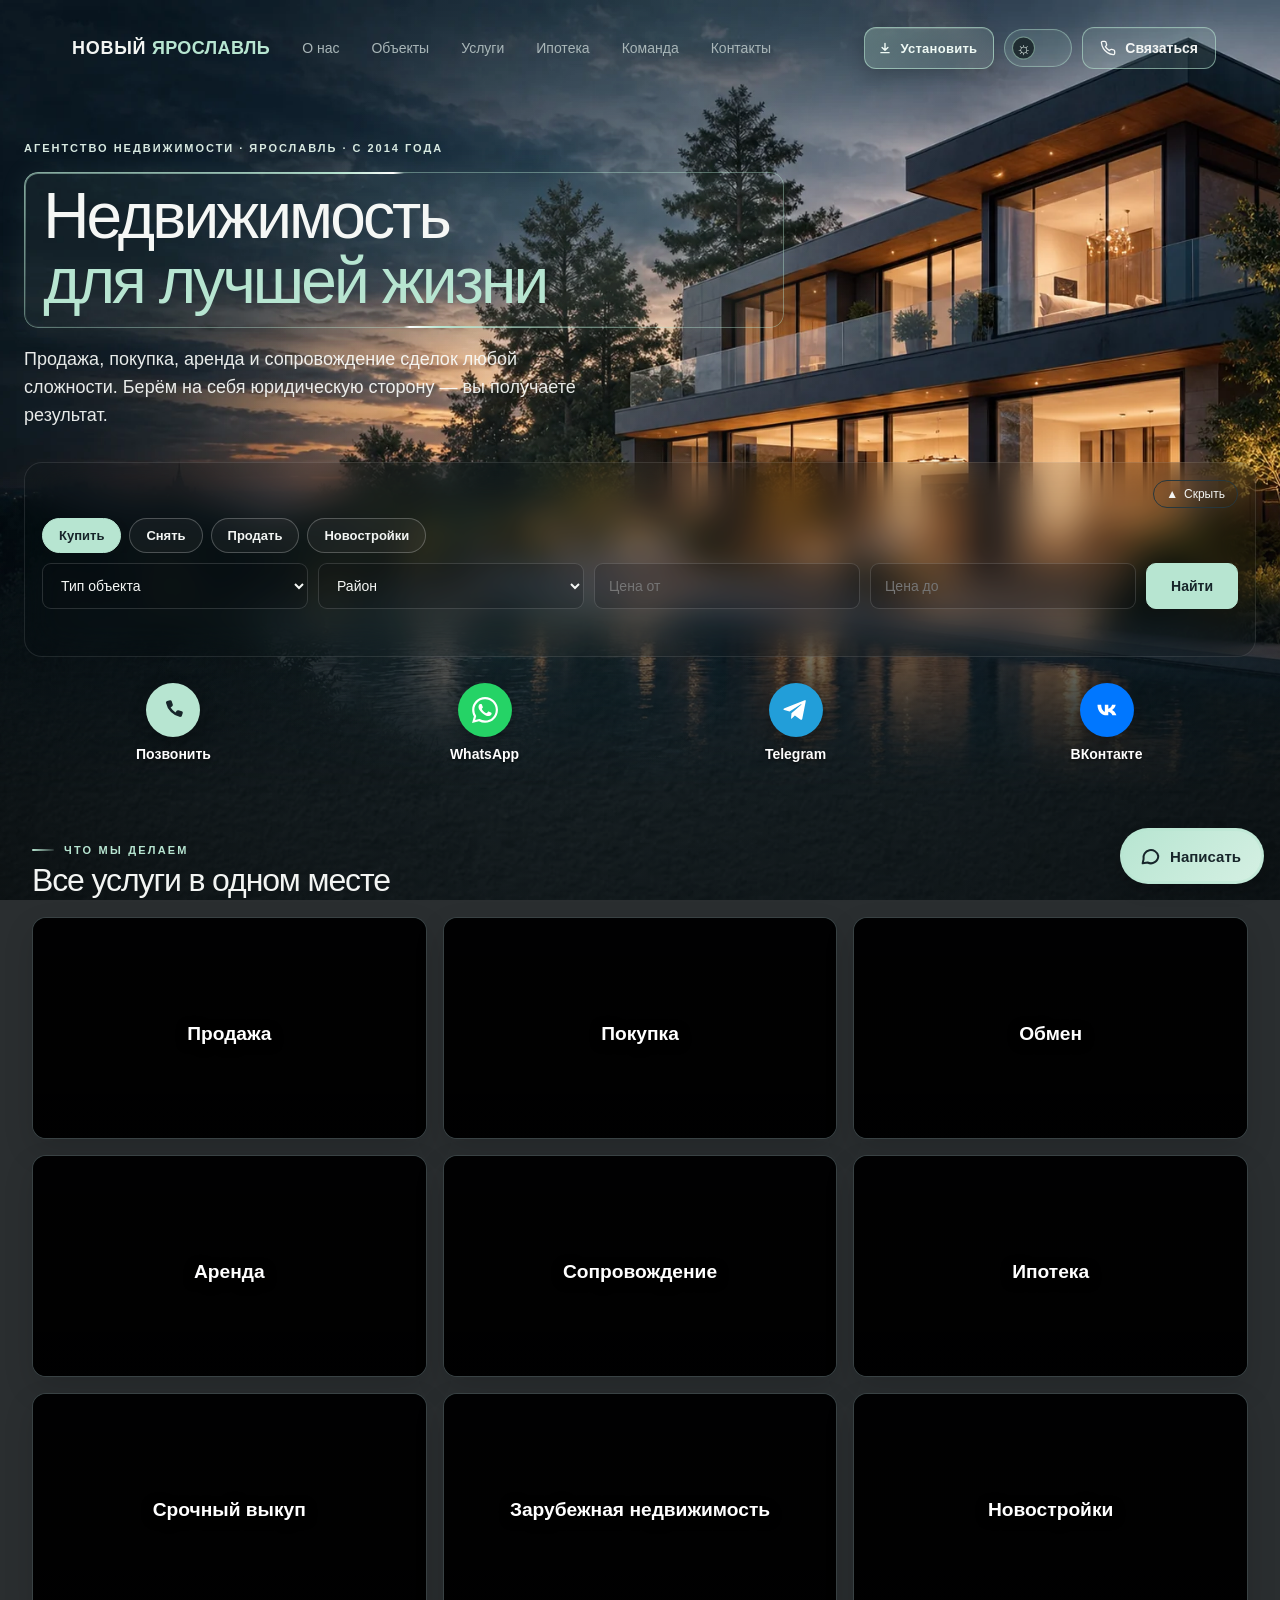
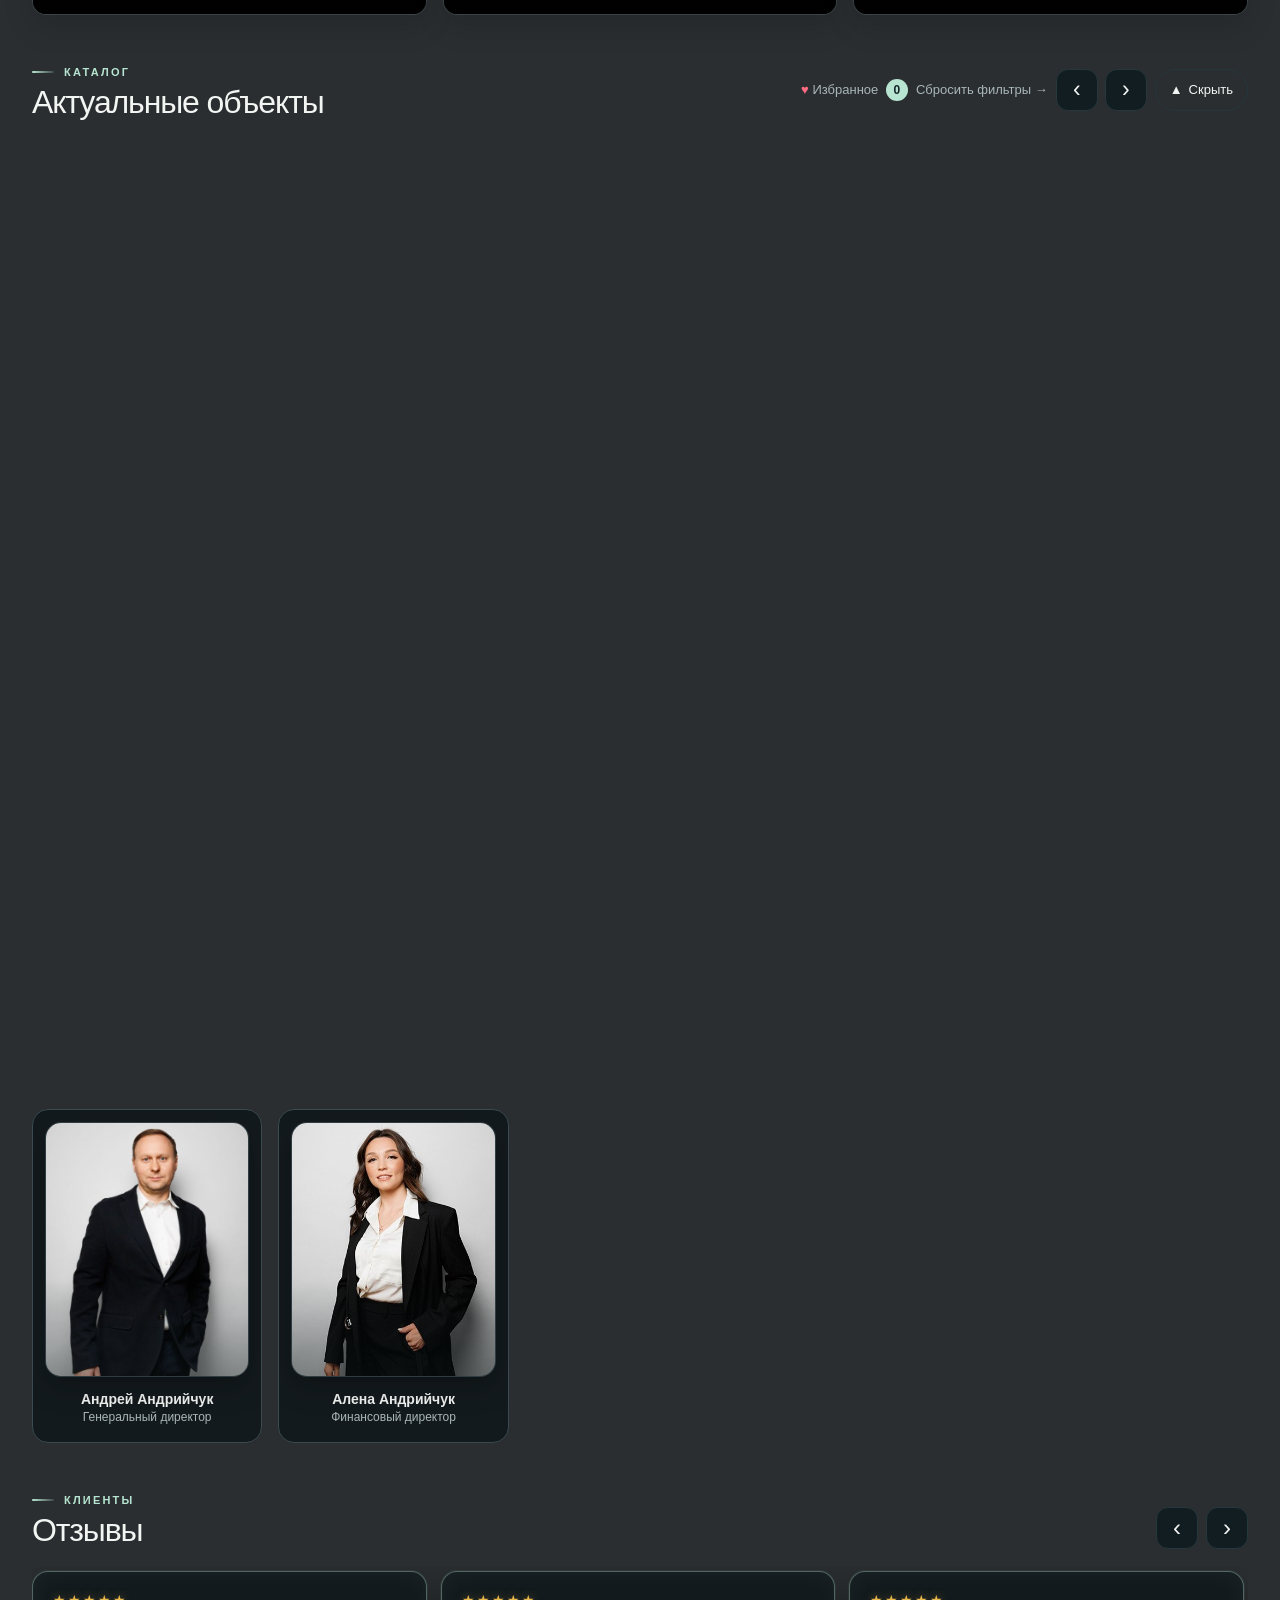
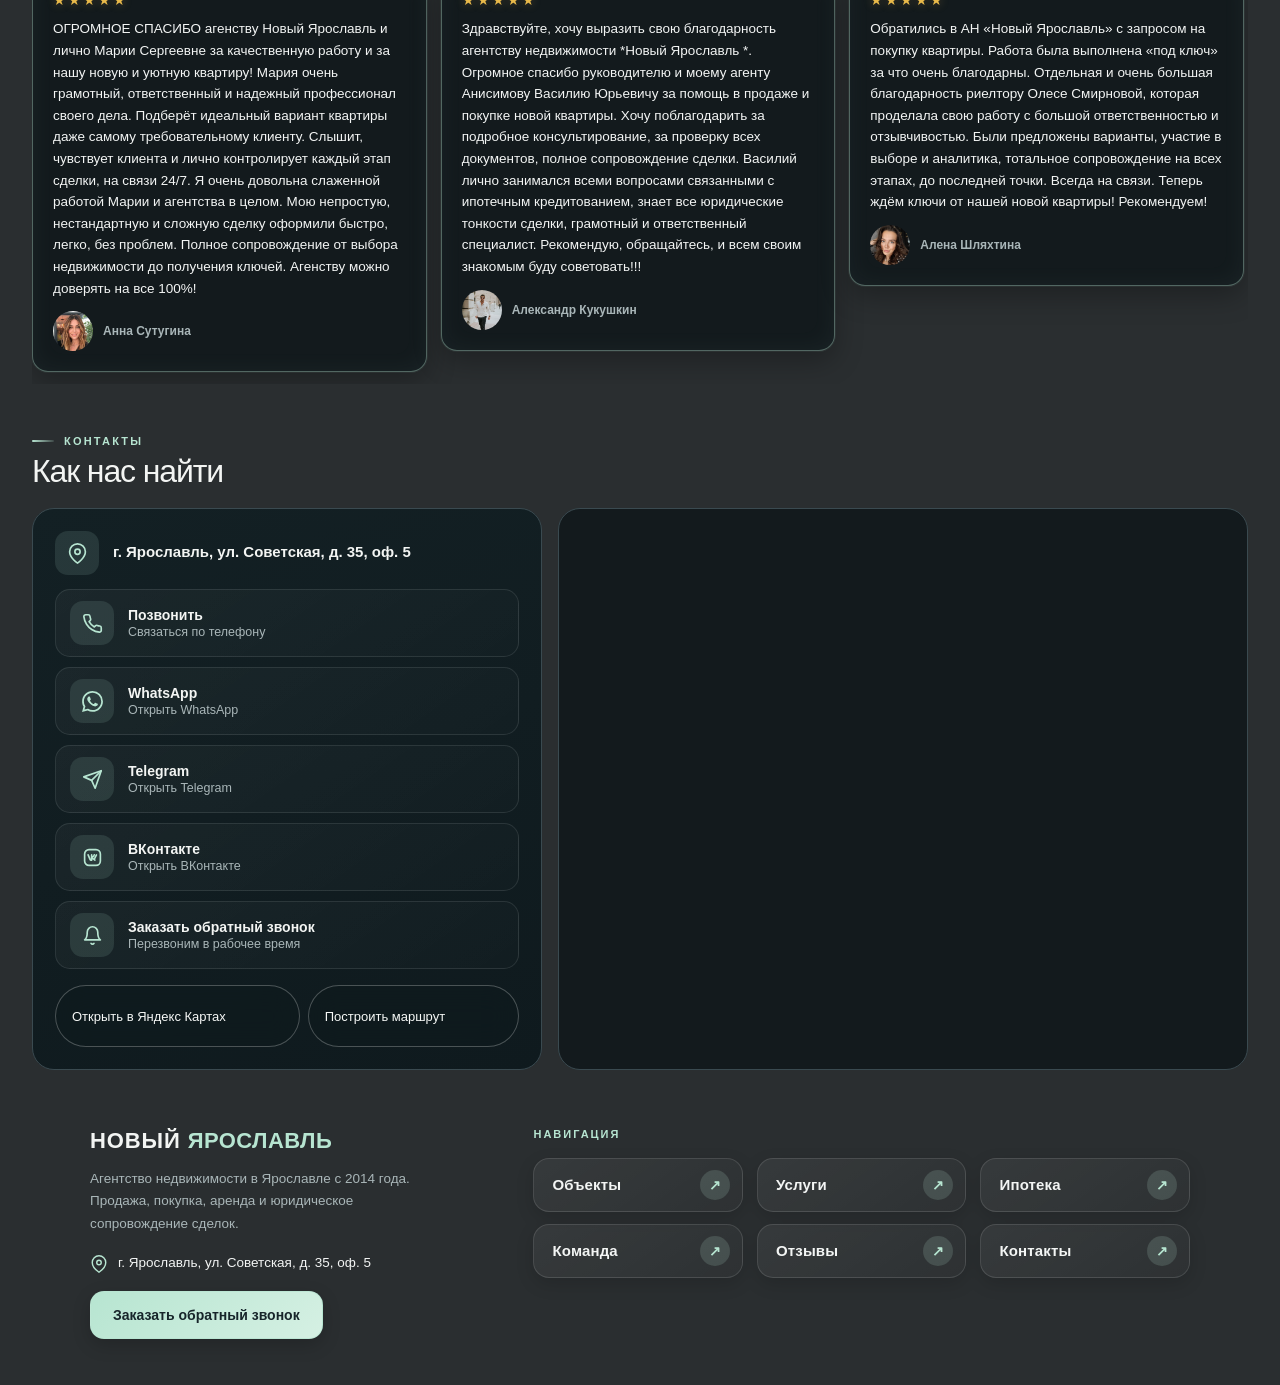
==== index.html @ 699afe79 "Add files via upload" ====
<!doctype html>
<html lang="ru">
<head>
  <meta charset="UTF-8">
  <meta name="viewport" content="width=device-width, initial-scale=1, viewport-fit=cover">
  <meta name="color-scheme" content="dark light">
  <meta name="theme-color" content="#0d181b" id="themeColorMeta">
  <title>Новый Ярославль — агентство недвижимости</title>
  <link rel="manifest" href="manifest.webmanifest">
  <link rel="icon" href="icon-192.png" sizes="192x192">
  <meta name="apple-mobile-web-app-capable" content="yes">
  <meta name="apple-mobile-web-app-status-bar-style" content="black-translucent">
  <meta http-equiv="Cache-Control" content="no-cache, must-revalidate">
  <meta http-equiv="Pragma" content="no-cache">
  <meta name="ny-build" content="2026-10-10-architectural-reference-1">
  <script>
  (function(){try{var t=localStorage.getItem('ny_theme_v1');if(t==='light')document.documentElement.setAttribute('data-theme','light');else document.documentElement.setAttribute('data-theme','dark');}catch(e){document.documentElement.setAttribute('data-theme','dark');}})();
  </script>
  <script>
  /* Анти-кэш: стили и скрипты подтягиваются заново (версия меняется раз в минуту) */
  window.__NY_V=Math.floor(Date.now()/60000);
  document.write('<link rel="stylesheet" href="styles.css?v='+window.__NY_V+'">');
  </script>
  <noscript><link rel="stylesheet" href="styles.css"></noscript>

<style>
/* ===== Premium opening + animated brand accents ===== */
:root{--site-accent:var(--gold,#b7e5d1)}
html,body{overflow-x:clip;overflow-y:visible}

/* Cinematic first impression */
.site-intro{position:fixed;inset:0;z-index:5000;display:grid;place-items:center;background:radial-gradient(circle at 50% 42%,rgba(183,229,209,.10),transparent 32%),#0d181b;color:var(--fg,#f4f1e8);transition:opacity .75s ease,visibility .75s ease}
@media(max-width:900px){.site-intro.mobile-video-mode{background:transparent!important;background-color:transparent!important;background-image:none!important}}
.site-intro.is-hidden{opacity:0;visibility:hidden;pointer-events:none}
.intro-inner{text-align:center;width:min(720px,88vw);position:relative}
.intro-kicker{font-size:10px;letter-spacing:.32em;text-transform:uppercase;color:var(--site-accent);opacity:0;animation:introUp .7s .15s forwards}
.intro-title{margin:16px 0 22px;font-size:clamp(38px,8vw,88px);line-height:.92;letter-spacing:-.045em;font-weight:800;opacity:0;animation:introUp .8s .3s forwards}
.intro-title span{display:block;color:var(--site-accent)}
.intro-line{height:1px;background:rgba(255,255,255,.12);position:relative;overflow:hidden;margin:auto;width:min(440px,70vw);opacity:0;animation:introUp .7s .48s forwards}
.intro-line:after{content:"";position:absolute;top:0;left:-35%;width:35%;height:100%;background:linear-gradient(90deg,transparent,var(--site-accent),#fff,var(--site-accent),transparent);box-shadow:0 0 16px var(--site-accent);animation:scanLine 1.45s .55s infinite}
.intro-house{position:absolute;left:50%;top:50%;width:min(560px,78vw);height:min(300px,45vw);transform:translate(-50%,-50%);opacity:.13;pointer-events:none}
.intro-house:before,.intro-house:after{content:"";position:absolute;left:50%;transform:translateX(-50%) rotate(45deg);border:1px solid var(--site-accent);width:155px;height:155px;border-right:0;border-bottom:0}
.intro-house:before{top:34px}.intro-house:after{top:58px;width:210px;height:210px;opacity:.2}
.intro-skip{margin-top:26px;border:0;background:none;color:rgba(255,255,255,.48);font:inherit;font-size:11px;letter-spacing:.14em;text-transform:uppercase;opacity:0;animation:introUp .7s .65s forwards;cursor:pointer}
@keyframes introUp{from{opacity:0;transform:translateY(18px)}to{opacity:1;transform:translateY(0)}}
@keyframes scanLine{0%{left:-35%}100%{left:100%}}

/* Hero typography: whole headline in a frame, light runs around the full border */
@property --wa{syntax:'<angle>';inherits:false;initial-value:0deg}
.hero h1{position:relative;isolation:isolate;display:block;width:fit-content;max-width:100%;padding:.34em .5em .38em;border-radius:.3em;background:linear-gradient(145deg,color-mix(in srgb,var(--site-accent) 14%,transparent),color-mix(in srgb,var(--site-accent) 2%,transparent));box-shadow:0 0 44px color-mix(in srgb,var(--site-accent) 14%,transparent),inset 0 0 26px color-mix(in srgb,var(--site-accent) 6%,transparent)}
.hero h1 .estate-word{color:var(--site-accent);white-space:nowrap}
.hero h1:before,.hero h1:after{content:"";position:absolute;inset:0;border-radius:inherit;pointer-events:none;z-index:2;-webkit-mask:linear-gradient(#000 0 0) content-box,linear-gradient(#000 0 0);-webkit-mask-composite:xor;mask:linear-gradient(#000 0 0) content-box exclude,linear-gradient(#000 0 0)}
.hero h1:before{padding:1px;background:color-mix(in srgb,var(--site-accent) 40%,transparent)}
.hero h1:after{padding:2px;background:conic-gradient(from var(--wa),transparent 0deg,transparent 255deg,var(--site-accent) 320deg,#fff 352deg,transparent 360deg),conic-gradient(from calc(var(--wa) + 180deg),transparent 0deg,transparent 285deg,var(--site-accent) 335deg,#fff 356deg,transparent 360deg);filter:drop-shadow(0 0 7px var(--site-accent));animation:wordSpin 5s linear infinite}
@keyframes wordSpin{to{--wa:360deg}}

/* Buttons now belong to the same visual system */
.contact-actions{display:grid;grid-template-columns:repeat(4,1fr);gap:10px;margin-top:22px}
.contact-btn{position:relative;overflow:hidden;display:flex;align-items:center;justify-content:center;min-height:54px;padding:13px 16px;border:1px solid rgba(255,255,255,.14);border-radius:14px;background:linear-gradient(145deg,rgba(255,255,255,.055),rgba(255,255,255,.015));color:var(--fg);font-weight:750;text-decoration:none;letter-spacing:.01em;box-shadow:inset 0 1px 0 rgba(255,255,255,.07),0 8px 24px rgba(0,0,0,.10);transition:transform .35s ease,border-color .35s ease,box-shadow .35s ease,background .35s ease}
.contact-btn:before{content:"";position:absolute;inset:0;background:linear-gradient(105deg,transparent 20%,rgba(255,255,255,.16) 48%,transparent 70%);transform:translateX(-120%);transition:transform .65s ease}
.contact-btn:hover{transform:translateY(-3px);border-color:color-mix(in srgb,var(--site-accent) 72%,white 0%);box-shadow:0 12px 34px rgba(0,0,0,.24),0 0 0 1px rgba(183,229,209,.08)}
.contact-btn:hover:before{transform:translateX(120%)}
.contact-btn.call{background:linear-gradient(135deg,var(--site-accent),color-mix(in srgb,var(--site-accent) 68%,#fff));color:#17252a;border-color:transparent;box-shadow:0 10px 28px color-mix(in srgb,var(--site-accent) 24%,transparent)}
.contact-btn.whatsapp,.contact-btn.telegram,.contact-btn.vk{border-color:rgba(255,255,255,.14)}

/* Search controls */
.search-btn,.cta-btn,.more{position:relative;overflow:hidden;transition:transform .3s ease,box-shadow .3s ease,filter .3s ease}
.search-btn:hover,.cta-btn:hover,.more:hover{transform:translateY(-2px);filter:brightness(1.05);box-shadow:0 12px 28px rgba(0,0,0,.20)}
.s-tab{transition:color .3s ease,background .3s ease,transform .3s ease}.s-tab:hover{transform:translateY(-1px)}

@media(max-width:700px){.contact-actions{grid-template-columns:repeat(2,1fr)}.intro-title{font-size:clamp(38px,12vw,64px)}}
@media(prefers-reduced-motion:reduce){.site-intro,.contact-btn,.search-btn,.cta-btn,.more,.s-tab{transition:none}.intro-title,.intro-kicker,.intro-line,.intro-skip{animation:none;opacity:1}.intro-line:after,.hero h1:after{animation:none}}

/* ===== Cards move like the social buttons ===== */
.svc,.prop,.member,.rv{position:relative;overflow:hidden;transition:transform .35s ease,border-color .35s ease,box-shadow .35s ease,background .35s ease}
.svc:before,.prop:before,.member:before,.rv:before{content:"";position:absolute;inset:0;z-index:3;pointer-events:none;background:linear-gradient(105deg,transparent 20%,rgba(255,255,255,.13) 48%,transparent 70%);transform:translateX(-120%);transition:transform .7s ease}
.svc:hover,.prop:hover,.member:hover,.rv:hover{transform:translateY(-4px);border-color:var(--site-accent);box-shadow:0 14px 36px rgba(0,0,0,.28),0 0 0 1px rgba(183,229,209,.1)}
.svc:hover:before,.prop:hover:before,.member:hover:before,.rv:hover:before{transform:translateX(120%)}
.svc:active,.prop:active,.member:active,.rv:active{transform:translateY(-1px) scale(.985)}
.svc .ic{transition:transform .4s ease,background .4s ease,color .4s ease}
.svc:hover .ic{transform:scale(1.12) rotate(-6deg);background:var(--site-accent);color:#17252a}
.member .av{transition:box-shadow .35s ease,transform .35s ease}.member:hover .av{box-shadow:0 0 0 3px var(--site-accent);transform:scale(1.05)}
.prop:hover .ph img{transform:scale(1.05)}.prop .ph img{transition:transform .5s ease}
.rv .who{display:flex;align-items:center;gap:10px}
.ny-rv-av{width:40px;height:40px;border-radius:50%;overflow:hidden;flex-shrink:0;background:var(--card2);color:var(--site-accent);display:flex;align-items:center;justify-content:center;font-weight:800;font-size:15px}
.ny-rv-av img{width:100%;height:100%;object-fit:cover;display:block}

/* ===== Reveal on scroll + progress ===== */
.reveal{opacity:0}.reveal.in{opacity:1;animation:revealUp .7s var(--d,0s) ease backwards}
@keyframes revealUp{from{opacity:0;transform:translateY(26px)}to{opacity:1;transform:none}}
.progress{position:fixed;top:0;left:0;height:3px;width:100%;transform-origin:left;transform:scaleX(0);background:linear-gradient(90deg,var(--site-accent),#fff,var(--site-accent));z-index:2000;pointer-events:none}
.to-top{position:fixed;left:16px;bottom:calc(16px + env(safe-area-inset-bottom));z-index:999;width:46px;height:46px;border-radius:50%;border:1px solid rgba(255,255,255,.16);background:rgba(13,24,27,.88);color:var(--fg);font-size:18px;backdrop-filter:blur(10px);opacity:0;visibility:hidden;transform:translateY(10px);transition:all .3s ease}
.to-top.show{opacity:1;visibility:visible;transform:none}.to-top:hover{border-color:var(--site-accent);color:var(--site-accent)}

/* ===== Floating "Написать" button ===== */
.fab{position:fixed;right:16px;bottom:calc(16px + env(safe-area-inset-bottom));z-index:1000;display:flex;align-items:center;gap:9px;height:56px;padding:0 22px 0 18px;border:0;border-radius:999px;background:linear-gradient(135deg,var(--site-accent),color-mix(in srgb,var(--site-accent) 65%,#fff));color:#17252a;font-weight:800;font-size:15px;cursor:pointer;box-shadow:0 12px 32px rgba(0,0,0,.4),0 0 0 1px rgba(255,255,255,.15) inset;transition:transform .3s ease}
.fab:hover{transform:translateY(-3px)}.fab:active{transform:scale(.97)}
.fab:before{content:"";position:absolute;inset:0;border-radius:inherit;border:2px solid var(--site-accent);animation:fabPulse 2.6s ease-out infinite;pointer-events:none}
.fab.is-open:before{animation:none;opacity:0}
.fab svg{width:22px;height:22px;flex-shrink:0}
@keyframes fabPulse{0%{transform:scale(1);opacity:.75}100%{transform:scale(1.28,1.5);opacity:0}}

/* ===== CTA buttons: subtle gold pulse contained inside the button ===== */
#calcCallback,.f-cta{position:relative;isolation:isolate;background:linear-gradient(135deg,#b7e5d1,#dff5ea);color:#17252a;border-color:transparent;box-shadow:0 5px 14px rgba(0,0,0,.22),0 0 0 1px rgba(255,255,255,.12) inset;animation:ctaGlowSoft 3.2s ease-in-out infinite}
#calcCallback:before,.f-cta:before{content:none!important}
@keyframes ctaGlowSoft{0%,100%{box-shadow:0 5px 14px rgba(0,0,0,.22),0 0 0 1px rgba(255,255,255,.12) inset}50%{box-shadow:0 5px 16px rgba(0,0,0,.22),0 0 0 1px rgba(255,255,255,.18) inset,0 0 9px rgba(183,229,209,.22)}}
@media(prefers-reduced-motion:reduce){#calcCallback,.f-cta{animation:none}}
.fab-sheet{position:fixed;right:16px;bottom:calc(86px + env(safe-area-inset-bottom));z-index:1000;width:min(350px,calc(100vw - 32px));max-height:calc(100vh - 120px);overflow:auto;background:rgba(13,24,27,.97);backdrop-filter:blur(18px);border:1px solid rgba(255,255,255,.14);border-radius:22px;padding:18px;box-shadow:0 24px 60px rgba(0,0,0,.5);opacity:0;visibility:hidden;transform:translateY(14px) scale(.96);transform-origin:bottom right;transition:opacity .28s ease,transform .28s ease,visibility .28s}
.fab-sheet.open{opacity:1;visibility:visible;transform:none}
.fab-sheet h3{font-size:17px;font-weight:800}.fab-sheet .sub{font-size:12.5px;color:var(--muted);margin:4px 0 8px;line-height:1.5}

/* ===== Contacts + map ===== */
.cc{display:grid;gap:16px}@media(min-width:900px){.cc{grid-template-columns:.85fr 1.15fr}}
.cc-card{background:linear-gradient(160deg,var(--card),#111d23);border:1px solid var(--line);border-radius:22px;padding:22px}
.cc-addr{display:flex;gap:14px;align-items:flex-start;padding-bottom:6px}
.cc-addr b{display:block;font-size:15px;line-height:1.4}.cc-addr em{display:block;font-style:normal;font-size:12.5px;color:var(--muted);margin-top:4px}
.cc-i,.cc-row i{width:42px;height:42px;border-radius:13px;display:grid;place-items:center;background:rgba(183,229,209,.12);font-style:normal;font-size:19px;flex-shrink:0}
.cc-row{position:relative;overflow:hidden;display:flex;align-items:center;gap:14px;padding:11px 14px;margin-top:10px;border:1px solid rgba(255,255,255,.11);border-radius:15px;background:linear-gradient(145deg,rgba(255,255,255,.05),rgba(255,255,255,.015));transition:transform .3s ease,border-color .3s ease,box-shadow .3s ease}
.cc-row:before{content:"";position:absolute;inset:0;background:linear-gradient(105deg,transparent 20%,rgba(255,255,255,.14) 48%,transparent 70%);transform:translateX(-120%);transition:transform .65s ease;pointer-events:none}
.cc-row:hover{transform:translateX(5px);border-color:var(--site-accent);box-shadow:0 10px 26px rgba(0,0,0,.25)}.cc-row:hover:before{transform:translateX(120%)}
.cc-row b{display:block;font-size:14px}.cc-row em{display:block;font-style:normal;font-size:12.5px;color:var(--muted);margin-top:2px;word-break:break-all}
.map-card{position:relative;height:340px;border:1px solid var(--line);border-radius:22px;overflow:hidden;background:var(--card)}
@media(min-width:900px){.map-card{height:auto;min-height:420px}}
.map-card iframe{position:absolute;inset:0;width:100%;height:100%;border:0}
.map-links{display:flex;gap:8px;flex-wrap:wrap;margin-top:16px}
.map-links .contact-btn{min-height:44px;padding:10px 14px;font-size:13px;flex:1 1 auto}

/* ===== Footer ===== */
footer{border-top:1px solid var(--line)!important;background:linear-gradient(180deg,transparent,rgba(0,0,0,.30));padding:0!important;position:relative}
footer:before{content:"";position:absolute;left:0;right:0;top:-1px;height:1px;background:linear-gradient(90deg,transparent,var(--site-accent),transparent);opacity:.7}
.f-top{display:grid;gap:30px;padding:46px 0 30px}@media(min-width:800px){.f-top{grid-template-columns:1.4fr 1fr 1.2fr;gap:50px}}
.f-brand .logo{font-size:22px;display:inline-block}.f-brand p{color:var(--muted);font-size:13.5px;line-height:1.65;margin:14px 0 18px;max-width:360px}
.f-soc{display:flex;gap:9px}.f-soc a{width:44px;height:44px;display:grid;place-items:center;border:1px solid rgba(255,255,255,.14);border-radius:13px;background:rgba(255,255,255,.04);font-size:18px;transition:transform .3s ease,border-color .3s ease,background .3s ease}
.f-soc a:hover{transform:translateY(-3px);border-color:var(--site-accent);background:rgba(183,229,209,.14)}
.f-col h4{font-size:12px;font-weight:800;color:var(--site-accent);text-transform:uppercase;letter-spacing:.12em;margin-bottom:14px}
.f-col a,.f-col .f-line{display:block;color:var(--muted);font-size:14px;padding:6px 0;line-height:1.45;transition:color .25s ease,transform .25s ease}
.f-col a:hover{color:var(--fg);transform:translateX(5px)}
.f-bottom{display:flex;justify-content:space-between;gap:12px;flex-wrap:wrap;border-top:1px solid var(--line);padding:20px 0 96px;color:var(--muted);font-size:12.5px}
.f-bottom a:hover{color:var(--site-accent)}
@media(prefers-reduced-motion:reduce){.reveal{opacity:1!important}.reveal.in{animation:none}.fab:before{animation:none}.svc,.prop,.member,.rv,.cc-row{transition:none}}

/* ===== Fallbacks for older mobile browsers (no color-mix) ===== */
.hero h1{background:linear-gradient(145deg,rgba(183,229,209,.14),rgba(183,229,209,.02));box-shadow:0 0 44px rgba(183,229,209,.14)}
.hero h1:before{background:rgba(183,229,209,.4)}
.contact-btn.call,.fab{background:linear-gradient(135deg,#b7e5d1,#dff5ea)}


/* ===== Карусель фото в карточке ===== */
.ny-car{position:absolute;inset:0;z-index:1;overflow:hidden}
.ny-track{display:flex;width:100%;height:100%;overflow-x:auto;overflow-y:hidden;scroll-snap-type:x mandatory;-webkit-overflow-scrolling:touch;scrollbar-width:none;overscroll-behavior-x:contain}
.ny-track::-webkit-scrollbar{display:none}
.ny-slide{flex:0 0 100%;width:100%;height:100%;object-fit:cover;scroll-snap-align:center;scroll-snap-stop:always;cursor:zoom-in;display:block;-webkit-user-drag:none;user-select:none;-webkit-user-select:none;transform:none!important}
.ny-photo-count{z-index:3;position:absolute;right:10px;top:10px;background:rgba(13,24,27,.78);color:#fff;font-size:11px;font-weight:700;padding:3px 9px;border-radius:20px;-webkit-backdrop-filter:blur(6px);backdrop-filter:blur(6px);pointer-events:none}
.ny-dots{position:absolute;left:0;right:0;bottom:12px;display:flex;justify-content:center;gap:5px;z-index:3;pointer-events:none}
.ny-dot{display:block;width:6px;height:6px;border-radius:50%;background:rgba(255,255,255,.55);box-shadow:0 1px 3px rgba(0,0,0,.4);transition:width .25s ease,background .25s ease}
.ny-dot.on{width:18px;border-radius:4px;background:#fff}
.ny-arr{position:absolute;top:50%;transform:translateY(-50%);z-index:3;width:38px;height:38px;border-radius:50%;border:1px solid rgba(255,255,255,.2);background:rgba(13,24,27,.72);color:#fff;font-size:22px;line-height:1;cursor:pointer;display:none;place-items:center;padding:0 0 3px;opacity:0;transition:opacity .25s ease,background .25s ease;-webkit-backdrop-filter:blur(6px);backdrop-filter:blur(6px)}
.ny-arr.l{left:8px}.ny-arr.r{right:8px}.ny-arr:hover{background:rgba(13,24,27,.95)}
@media(hover:hover) and (pointer:fine){.ny-arr{display:grid}.prop:hover .ny-arr{opacity:1}}
.ny-desc{font-size:13px;line-height:1.5;opacity:.75;margin-top:8px}
.ny-flash{animation:nyFlash 1.8s ease}
@keyframes nyFlash{0%,60%{box-shadow:0 0 0 3px var(--site-accent),0 14px 36px rgba(0,0,0,.35)}100%{box-shadow:none}}

/* ===== Lightbox ===== */
.ny-lb{position:fixed;inset:0;z-index:6000;background:rgba(5,10,12,.94);display:flex;align-items:center;justify-content:center}
.ny-lb img{max-width:94vw;max-height:84vh;border-radius:10px;object-fit:contain}
.ny-lb button{position:absolute;border:0;background:rgba(255,255,255,.12);color:#fff;font-size:24px;width:46px;height:46px;border-radius:50%;cursor:pointer;display:grid;place-items:center;padding:0 0 3px}
.ny-lb .x{top:calc(16px + env(safe-area-inset-top));right:16px;padding:0}
.ny-lb .p{left:14px;top:50%;transform:translateY(-50%)}.ny-lb .n{right:14px;top:50%;transform:translateY(-50%)}
.ny-lb .cnt{position:absolute;bottom:calc(20px + env(safe-area-inset-bottom));left:50%;transform:translateX(-50%);color:#fff;font-size:13px;background:rgba(255,255,255,.12);padding:6px 14px;border-radius:20px}
@media(max-width:700px){.ny-lb .p,.ny-lb .n{top:auto;bottom:calc(14px + env(safe-area-inset-bottom));transform:none}.ny-lb .p{left:16px}.ny-lb .n{right:16px}}

/* ===== Избранное: сердечко, счётчик, список ===== */
.ny-fav{position:absolute;z-index:4;right:10px;bottom:10px;width:42px;height:42px;border-radius:50%;border:1px solid rgba(255,255,255,.22);background:rgba(13,24,27,.72);color:#fff;font-size:20px;line-height:1;cursor:pointer;-webkit-backdrop-filter:blur(6px);backdrop-filter:blur(6px);display:grid;place-items:center;padding:0 0 2px;transition:transform .25s ease,color .25s ease,background .25s ease}
.ny-fav:hover{transform:scale(1.12)}
.ny-fav.on{color:#ff6b81;background:rgba(13,24,27,.94);animation:favPop .4s ease}
@keyframes favPop{40%{transform:scale(1.35)}}
.sec-actions{display:flex;gap:8px;flex-wrap:wrap}
.fav-open .fav-ic{color:#ff6b81}
.fav-open.has{border-color:var(--site-accent)!important}
.fav-badge{display:inline-grid;place-items:center;min-width:22px;height:22px;padding:0 6px;margin-left:4px;border-radius:11px;background:var(--site-accent);color:#17252a;font-size:12px;font-weight:800;line-height:1}
.fav-float{position:fixed;left:16px;bottom:calc(76px + env(safe-area-inset-bottom));z-index:999;display:flex;align-items:center;gap:7px;height:46px;padding:0 16px 0 14px;border-radius:999px;border:1px solid rgba(255,255,255,.18);background:rgba(13,24,27,.92);color:#ff6b81;font-size:18px;cursor:pointer;box-shadow:0 10px 28px rgba(0,0,0,.4);-webkit-backdrop-filter:blur(10px);backdrop-filter:blur(10px);opacity:0;visibility:hidden;transform:translateY(12px);transition:all .3s ease}
.fav-float b{font-size:14px;color:var(--fg);font-weight:800}
.fav-float.show{opacity:1;visibility:visible;transform:none}
.fav-float:hover{border-color:var(--site-accent)}
.fav-float.pop{animation:favPop .45s ease}
.fav-drawer{position:fixed;inset:0;z-index:6500;visibility:hidden;transition:visibility .35s}
.fav-drawer.open{visibility:visible}
.fav-backdrop{position:absolute;inset:0;background:rgba(5,10,12,.72);-webkit-backdrop-filter:blur(4px);backdrop-filter:blur(4px);opacity:0;transition:opacity .3s ease}
.fav-drawer.open .fav-backdrop{opacity:1}
.fav-panel{position:absolute;top:0;right:0;bottom:0;width:min(430px,100%);display:flex;flex-direction:column;background:linear-gradient(170deg,#0e261d,#09190f);border-left:1px solid var(--line);box-shadow:-24px 0 60px rgba(0,0,0,.5);transform:translateX(100%);transition:transform .35s cubic-bezier(.2,.8,.2,1)}
.fav-drawer.open .fav-panel{transform:none}
.fav-head{display:flex;align-items:center;justify-content:space-between;gap:12px;padding:20px 20px 14px;border-bottom:1px solid var(--line)}
.fav-head h3{font-size:19px;font-weight:800;display:flex;align-items:center;gap:8px}
.fav-x{width:40px;height:40px;border-radius:50%;border:0;background:rgba(255,255,255,.08);color:var(--fg);font-size:16px;cursor:pointer}
.fav-list{flex:1;overflow:auto;padding:14px 16px;-webkit-overflow-scrolling:touch}
.fav-item{display:flex;align-items:stretch;gap:6px;margin-bottom:10px;border:1px solid rgba(255,255,255,.1);border-radius:16px;background:linear-gradient(145deg,rgba(255,255,255,.05),rgba(255,255,255,.015));overflow:hidden}
.fav-go{flex:1;min-width:0;display:flex;align-items:center;gap:12px;padding:10px;border:0;background:none;color:var(--fg);font:inherit;text-align:left;cursor:pointer}
.fav-th{width:84px;height:68px;border-radius:11px;overflow:hidden;flex-shrink:0;background:var(--card2,#12302a);display:grid;place-items:center;font-size:24px;color:var(--site-accent)}
.fav-th img{width:100%;height:100%;object-fit:cover;display:block}
.fav-tx{min-width:0;display:flex;flex-direction:column;gap:3px}
.fav-tx b{font-size:14.5px;line-height:1.25;overflow:hidden;display:-webkit-box;-webkit-line-clamp:2;-webkit-box-orient:vertical}
.fav-pr{font-size:14px;font-weight:800;color:var(--site-accent)}
.fav-ad{font-size:12px;color:var(--muted);overflow:hidden;text-overflow:ellipsis;white-space:nowrap}
.fav-rm{width:52px;flex-shrink:0;border:0;border-left:1px solid rgba(255,255,255,.08);background:none;color:var(--muted);font-size:16px;cursor:pointer;transition:color .2s ease,background .2s ease}
.fav-rm:hover{color:#ff6b81;background:rgba(255,107,129,.08)}
.fav-empty{display:flex;flex-direction:column;align-items:center;text-align:center;gap:6px;padding:60px 20px;color:var(--fg)}
.fav-empty b{font-size:46px;color:#ff6b81;line-height:1}
.fav-empty span{font-size:13px;color:var(--muted);max-width:260px;line-height:1.5}
.fav-foot{padding:14px 16px calc(16px + env(safe-area-inset-bottom));border-top:1px solid var(--line)}
.fav-send{display:flex;align-items:center;justify-content:center;text-decoration:none;margin-top:0}
.fav-clear{display:block;margin:12px auto 0;border:0;background:none;color:var(--muted);font:inherit;font-size:13px;cursor:pointer;text-decoration:underline;text-underline-offset:3px}
@media(max-width:700px){
  .fav-panel{top:auto;left:0;width:100%;max-height:88dvh;border-left:0;border-top:1px solid var(--line);border-radius:24px 24px 0 0;transform:translateY(100%)}
  .fav-drawer.open .fav-panel{transform:none}
  .fav-float{bottom:calc(78px + env(safe-area-inset-bottom))}
  .fav-th{width:72px;height:60px}
  .f-bottom{padding-bottom:150px!important;flex-direction:column;gap:6px}
}

/* ===== Footer ===== */
.f-brand .f-addr{display:flex;gap:10px;align-items:flex-start;color:var(--fg);font-size:13.5px;line-height:1.5;margin-top:4px}
.f-addr svg{flex:0 0 18px;margin-top:2px;color:var(--site-accent)}
.f-hours{color:var(--muted);font-size:12.5px;margin:4px 0 0 28px}
.f-cta{display:inline-flex;align-items:center;justify-content:center;margin-top:18px;min-height:48px;padding:0 22px;border-radius:14px;background:linear-gradient(135deg,#b7e5d1,#dff5ea);color:#17252a;font-weight:800;font-size:14px;transition:transform .3s ease,box-shadow .3s ease}
.f-cta:hover{transform:translateY(-3px);box-shadow:0 12px 28px rgba(183,229,209,.25)}
.f-contacts{display:grid;grid-template-columns:1fr 1fr;gap:10px}
.f-col .f-contact{display:flex;align-items:center;gap:12px;min-width:0;padding:12px 14px;border:1px solid rgba(255,255,255,.12);border-radius:16px;background:linear-gradient(145deg,rgba(255,255,255,.05),rgba(255,255,255,.015));color:var(--fg);transition:transform .3s ease,border-color .3s ease,box-shadow .3s ease}
.f-col .f-contact:hover{transform:translateY(-3px);border-color:var(--site-accent);color:var(--fg);box-shadow:0 12px 28px rgba(0,0,0,.28)}
.f-ic{width:42px;height:42px;border-radius:13px;display:grid;place-items:center;flex-shrink:0;background:rgba(183,229,209,.12);color:var(--site-accent);font-style:normal;transition:background .3s ease,color .3s ease}
.f-contact:hover .f-ic{background:var(--site-accent);color:#17252a}
.f-contact span{min-width:0;display:block}
.f-contact small{display:block;font-size:10.5px;color:var(--muted);letter-spacing:.08em;text-transform:uppercase;margin-bottom:2px}
.f-contact b{display:block;font-size:13.5px;font-weight:700;white-space:nowrap;overflow:hidden;text-overflow:ellipsis}
@media(min-width:800px){.f-top{grid-template-columns:1.15fr .7fr 1.75fr!important}}
@media(max-width:1060px){.f-contacts{grid-template-columns:1fr}}
@media(max-width:799px){.f-contacts{grid-template-columns:1fr 1fr}}
@media(max-width:520px){.f-contacts{grid-template-columns:1fr}.f-cta{width:100%}}

/* ===== Callback modal + toast ===== */
.ny-modal{position:fixed;inset:0;z-index:7000;display:grid;place-items:center;padding:16px;background:rgba(5,10,12,.8);-webkit-backdrop-filter:blur(6px);backdrop-filter:blur(6px);opacity:0;visibility:hidden;transition:opacity .25s ease,visibility .25s}
.ny-modal.open{opacity:1;visibility:visible}
.ny-modal-card{position:relative;width:min(420px,100%);max-height:calc(100dvh - 32px);overflow:auto;background:linear-gradient(160deg,var(--card),#111d23);border:1px solid var(--line);border-radius:22px;padding:24px;box-shadow:0 30px 80px rgba(0,0,0,.55);transform:translateY(18px) scale(.97);transition:transform .3s ease}
.ny-modal.open .ny-modal-card{transform:none}
.ny-modal h3{font-size:20px;font-weight:800;padding-right:34px}
.ny-modal .sub{font-size:13px;color:var(--muted);line-height:1.5;margin:6px 0 6px}
.ny-modal input,.ny-modal select{width:100%;margin-top:10px;padding:14px;border-radius:12px;border:1px solid var(--line);background:var(--bg,#0d181b);color:var(--fg);font:inherit;font-size:16px}
.ny-modal input:focus,.ny-modal select:focus{outline:0;border-color:var(--site-accent)}
.ny-x{position:absolute;top:12px;right:12px;width:36px;height:36px;border-radius:50%;border:0;background:rgba(255,255,255,.08);color:var(--fg);font-size:16px;cursor:pointer}
.ny-submit{width:100%;margin-top:14px;min-height:52px;border:0;border-radius:14px;background:linear-gradient(135deg,#b7e5d1,#dff5ea);color:#17252a;font:inherit;font-weight:800;font-size:15px;cursor:pointer;transition:transform .3s ease,box-shadow .3s ease}
.ny-submit:hover{transform:translateY(-2px);box-shadow:0 12px 28px rgba(0,0,0,.3)}
.ny-note{font-size:11.5px;color:var(--muted);margin-top:10px;text-align:center}
.ny-toast{position:fixed;left:50%;bottom:calc(88px + env(safe-area-inset-bottom));transform:translate(-50%,20px);z-index:7500;max-width:min(92vw,420px);padding:12px 18px;border-radius:14px;background:rgba(13,24,27,.97);border:1px solid var(--site-accent);color:var(--fg);font-size:13.5px;box-shadow:0 14px 40px rgba(0,0,0,.5);opacity:0;visibility:hidden;transition:all .3s ease;text-align:center}
.ny-toast.show{opacity:1;visibility:visible;transform:translate(-50%,0)}


/* ===== Team: крупные портреты ===== */
.team{display:grid!important;grid-template-columns:repeat(auto-fill,minmax(230px,1fr))!important;gap:16px!important}
.member.has-photo{text-align:center;padding:12px 12px 18px!important}
.member.has-photo .av{width:100%!important;height:auto!important;aspect-ratio:4/5;border-radius:16px!important;margin:0 0 14px!important;display:block!important;font-size:0!important;overflow:hidden;position:relative;border:1px solid rgba(255,255,255,.1);box-shadow:0 10px 28px rgba(0,0,0,.28)}
.member.has-photo .av:after{content:"";position:absolute;inset:0;pointer-events:none;background:linear-gradient(180deg,transparent 62%,rgba(13,24,27,.35))}
.member.has-photo .av img{width:100%;height:100%;object-fit:cover;object-position:50% 22%;display:block;transition:transform .6s ease}
.member.has-photo:hover .av{transform:none!important;box-shadow:0 14px 34px rgba(0,0,0,.4),0 0 0 2px var(--site-accent)}
.member.has-photo:hover .av img{transform:scale(1.05)}
@media(max-width:700px){.team{grid-template-columns:repeat(2,1fr)!important;gap:12px!important}.member.has-photo{padding:8px 8px 14px!important}}

/* ===== Mobile polish ===== */
@media(max-width:700px){
  .hero h1{font-size:clamp(26px,8vw,40px);line-height:1.12;padding:.32em .42em .36em}
  .contact-btn{min-height:50px;padding:11px 8px;font-size:14px}
  .fab{height:52px;padding:0 18px 0 14px}
  .fab-sheet{left:12px;right:12px;width:auto;bottom:calc(80px + env(safe-area-inset-bottom));max-height:calc(100dvh - 110px)}
  .cc-card{padding:16px}.map-card{height:300px}
  .f-top{padding:34px 0 22px}
  .sec-actions{width:100%}
  img,iframe,video{max-width:100%}
  #services .svc-video{width:100%;margin-top:14px;border-radius:14px;background:#000;display:block;aspect-ratio:16/9;object-fit:cover}
}
@media(max-width:380px){.contact-actions{grid-template-columns:1fr}}

/* ===== v4: иконки, отступы, мобильная версия ===== */
.cc-i,.cc-row i,.f-ic{width:44px;height:44px;min-width:44px;border-radius:13px;display:flex!important;align-items:center;justify-content:center;background:rgba(183,229,209,.12);color:var(--site-accent);font-size:0;line-height:0;flex-shrink:0}
.cc-i svg,.cc-row i svg,.f-ic svg{width:21px;height:21px;display:block}
.cc-row:hover i{background:var(--site-accent);color:#17252a}
.cc-row{min-height:66px}
.cc-addr{align-items:center;padding-bottom:4px}
.map-links .contact-btn{white-space:nowrap}
.cc{align-items:stretch}
.office-ph{margin-top:16px;border-radius:18px;overflow:hidden;border:1px solid var(--line);aspect-ratio:16/9}
.office-ph img{width:100%;height:100%;object-fit:cover;display:block}
.cc>div:first-child{display:flex;flex-direction:column}
@media(min-width:900px){.cc{grid-template-columns:.85fr 1.15fr}.cc .office-ph{grid-column:1/-1;order:3;aspect-ratio:21/7;margin-top:0}}

/* меньше пустоты между блоками */
main>section{padding-top:0!important;padding-bottom:0!important;margin-top:0!important;margin-bottom:0!important}
main>section+section{margin-top:44px!important}
.hero{padding-top:28px!important;padding-bottom:0!important;margin-bottom:0!important}
.sec-head{margin-bottom:18px!important}
.f-top{padding:34px 0 22px!important}
.f-bottom{padding-top:16px!important}
@media(max-width:700px){
  main>section+section{margin-top:30px!important}
  .hero{padding-top:18px!important}
  .sec-head{margin-bottom:14px!important}
  /* плитки услуг есть в подвале — на телефоне не нужны */
  .f-col a[href="#services"]{display:none!important}
  /* навигация в подвале — компактные кнопки в несколько рядов */
  .f-col:nth-of-type(1){}
  .f-top>.f-col:nth-child(2){display:block}
  .f-top>.f-col:nth-child(2) a{display:inline-flex;align-items:center;margin:0 8px 8px 0;padding:9px 16px;border:1px solid rgba(255,255,255,.14);border-radius:999px;background:rgba(255,255,255,.04);color:var(--fg);font-size:13.5px;line-height:1}
  .f-top>.f-col:nth-child(2) a:hover{transform:none;border-color:var(--site-accent)}
  .f-top>.f-col:nth-child(2) h4{margin-bottom:12px}
  .f-top{gap:22px!important}
  .f-contacts{grid-template-columns:1fr 1fr!important;gap:8px}
  .f-col .f-contact{padding:10px;gap:9px;flex-direction:column;align-items:flex-start}
  .f-contact b{font-size:12.5px}
  .f-bottom{padding-bottom:140px!important}
  .office-ph{aspect-ratio:16/10}
}
</style>

<style>
/* ===== Новые точечные правки ===== */
.svc{min-height:170px;display:flex;flex-direction:column;justify-content:flex-end;position:relative;overflow:hidden;isolation:isolate}
/* Фото занимает весь квадрат карточки, а не только область значка */
.svc-photo{position:absolute!important;inset:0!important;width:100%!important;height:100%!important;max-width:none!important;max-height:none!important;display:block!important;object-fit:cover!important;object-position:center!important;opacity:1!important;z-index:0!important;transition:transform .55s ease,filter .45s ease}
.svc:after{content:"";position:absolute;inset:0;background:linear-gradient(180deg,rgba(0,0,0,.10),rgba(0,0,0,.72));z-index:0;pointer-events:none}
/* Значок красиво появляется сверху поверх фотографии */
.svc .ic{position:relative;z-index:2;align-self:flex-start;animation:svcIconDrop .7s cubic-bezier(.2,.8,.2,1) both}
.svc .t{position:relative;z-index:2;margin-top:8px}
.svc:nth-child(1) .ic{animation-delay:.04s}.svc:nth-child(2) .ic{animation-delay:.10s}.svc:nth-child(3) .ic{animation-delay:.16s}.svc:nth-child(4) .ic{animation-delay:.22s}.svc:nth-child(5) .ic{animation-delay:.28s}.svc:nth-child(6) .ic{animation-delay:.34s}.svc:nth-child(7) .ic{animation-delay:.40s}.svc:nth-child(8) .ic{animation-delay:.46s}.svc:nth-child(9) .ic{animation-delay:.52s}
@keyframes svcIconDrop{0%{opacity:0;transform:translateY(-70px) scale(.82)}70%{opacity:1;transform:translateY(7px) scale(1.04)}100%{opacity:1;transform:translateY(0) scale(1)}}
.svc:hover .svc-photo{transform:scale(1.04);filter:saturate(1.04)}
.reviews-wrap{position:relative}.reviews{display:flex!important;gap:14px!important;overflow:hidden!important;scroll-behavior:smooth;padding:4px 2px 12px!important;scrollbar-width:none}.reviews::-webkit-scrollbar{display:none}.reviews .rv{flex:0 0 calc((100% - 28px)/3);min-width:0}.reviews-nav{display:flex;gap:8px;margin-left:auto}.reviews-nav button{width:42px;height:42px;border:1px solid var(--line);border-radius:12px;background:var(--card);color:var(--fg);font-size:24px;cursor:pointer}.reviews-nav button:hover{border-color:var(--site-accent);color:var(--site-accent)}
@media(max-width:900px){.reviews .rv{flex-basis:calc((100% - 14px)/2)}}
@media(max-width:600px){.reviews .rv{flex-basis:100%}.reviews-nav button{width:38px;height:38px}}

/* ===== Точечная полировка: услуги, отзывы, футер ===== */
.services{display:grid!important;grid-template-columns:repeat(3,minmax(0,1fr));gap:16px!important;align-items:stretch}
.services .svc{min-width:0;min-height:190px!important;border-radius:18px!important}
@media(max-width:700px){
  .services{grid-template-columns:repeat(2,minmax(0,1fr));gap:12px!important}
  .services .svc{min-height:155px!important}
  .services .svc:last-child{grid-column:1/-1}
}
.reviews{overflow-x:auto!important;overflow-y:visible!important;-webkit-overflow-scrolling:touch!important;touch-action:auto!important;overscroll-behavior-x:contain!important;scroll-snap-type:x mandatory!important;cursor:grab;scrollbar-width:none}
.reviews:active{cursor:grabbing}
.reviews .rv{scroll-snap-align:start!important;scroll-snap-stop:always}
.f-top>.f-col:nth-child(2) a{display:inline-flex;align-items:center;justify-content:center;margin:0 7px 9px 0;padding:10px 15px;border:1px solid rgba(255,255,255,.14);border-radius:12px;background:linear-gradient(145deg,rgba(255,255,255,.055),rgba(255,255,255,.015));color:var(--fg);font-size:13px;line-height:1.1;min-height:42px;transition:transform .25s ease,border-color .25s ease,background .25s ease,box-shadow .25s ease}
.f-top>.f-col:nth-child(2) a:hover{transform:translateY(-2px);border-color:var(--site-accent);background:rgba(183,229,209,.10);box-shadow:0 8px 20px rgba(0,0,0,.18);color:var(--fg)}
@media(max-width:700px){.f-top>.f-col:nth-child(2) a{margin-right:6px;margin-bottom:7px;padding:9px 13px;min-height:40px}}
/* ===== Каталог: горизонтальная лента вместо длинного списка ===== */
#objects .grid-props{display:flex!important;flex-wrap:nowrap!important;gap:18px!important;overflow-x:auto!important;overflow-y:visible!important;padding:4px 4px 18px!important;scroll-snap-type:x proximity!important;-webkit-overflow-scrolling:touch!important;overscroll-behavior-x:contain!important;scrollbar-width:thin}
#objects .grid-props .prop{flex:0 0 clamp(285px,31vw,390px)!important;width:clamp(285px,31vw,390px)!important;scroll-snap-align:start!important}
#objects .grid-props::-webkit-scrollbar{height:7px}
#objects .grid-props::-webkit-scrollbar-thumb{background:rgba(183,229,209,.45);border-radius:10px}
#objects .grid-props::-webkit-scrollbar-track{background:rgba(255,255,255,.04);border-radius:10px}
@media(max-width:700px){
  #objects .grid-props{display:flex!important;flex-wrap:nowrap!important;gap:12px!important;overflow-x:auto!important;overflow-y:visible!important;padding:4px 4px 12px!important;scroll-snap-type:x proximity!important;-webkit-overflow-scrolling:touch!important;touch-action:pan-x pan-y!important;overscroll-behavior-x:contain!important;scrollbar-width:none!important}
  #objects .grid-props::-webkit-scrollbar{display:none}
  #objects .grid-props .prop{flex:0 0 min(84vw,390px)!important;width:min(84vw,390px)!important;scroll-snap-align:start!important}
}
/* ===== Явные стрелки листания каталога ===== */
#objects .sec-head{align-items:center}
#objects .catalog-nav{display:flex;gap:7px;align-items:center;margin-left:auto}
#objects .catalog-nav button{width:42px;height:42px;border:1px solid var(--line);border-radius:12px;background:var(--card);color:var(--fg);font-size:23px;line-height:1;cursor:pointer;transition:.25s ease}
#objects .catalog-nav button:hover{border-color:var(--site-accent);color:var(--site-accent);transform:translateY(-2px)}
@media(max-width:600px){#objects .catalog-nav button{width:38px;height:38px}}
/* ===== Кнопки видимости в админке ===== */
.section-visibility-hint{font-size:12px;color:var(--muted);margin:10px 0 0}

/* ===== Финальная точечная полировка: контакты без раскрытия данных + мобильная навигация ===== */
.cc-row em{font-style:normal}
@media(max-width:700px){
  .f-top>.f-col:nth-child(2) a{display:flex;align-items:center;justify-content:center;width:100%;margin:0 0 8px;padding:11px 14px;min-height:42px;border-radius:12px}
}

/* ===== Скрыть / открыть фильтр поиска ===== */
.search-toggle-wrap{display:flex;justify-content:flex-end;margin:0 0 10px}
.search-toggle-wrap .sec-toggle{font-size:12px;padding:7px 12px}
.search-box.search-collapsed .search-tabs,
.search-box.search-collapsed .search-grid,
.search-box.search-collapsed #searchMessage{display:none!important}
.search-box.search-collapsed{padding-bottom:12px!important}

/* ===== Скрыть / открыть раздел ===== */
.sec-toggle{display:inline-flex;align-items:center;gap:6px;padding:8px 14px;border:1px solid var(--line,rgba(128,128,128,.35));border-radius:999px;background:transparent;color:inherit;font:inherit;font-size:13px;line-height:1;cursor:pointer;white-space:nowrap;transition:.25s ease}
.sec-toggle:hover{border-color:var(--site-accent,#b7e5d1);color:var(--site-accent,#b7e5d1)}
.sec-toggle .ar{display:inline-block;transition:transform .25s ease}
.sec-collapsed .sec-toggle .ar{transform:rotate(180deg)}
.sec-head.has-tg{position:relative}
.sec-head.has-tg .eyebrow{padding-right:120px}
.sec-head.has-tg>.sec-toggle{position:absolute;top:0;right:0}
.sec-toggle-wrap{display:flex;justify-content:flex-end;margin-bottom:10px}
section.sec-collapsed:not(.hero)>:not(.sec-head){display:none!important}
section.sec-collapsed>.sec-head{margin-bottom:0!important}
section.sec-collapsed>.sec-head .sec-actions>:not(.sec-toggle),section.sec-collapsed>.sec-head .catalog-nav{display:none!important}
section.hero.sec-collapsed>:not(.sec-toggle-wrap):not(.eyebrow):not(h1){display:none!important}
#objects.sec-collapsed>:not(.sec-head){display:none!important}
#objects.sec-collapsed>.sec-head .sec-actions>:not(.sec-toggle){display:none!important}
</style>

<style id="footer-nav-clean">
/* Footer: clean editorial navigation */
@media(min-width:800px){
  .f-top{grid-template-columns:1.55fr 1fr!important;gap:70px!important}
  .f-top>.f-col:nth-child(2){display:grid!important;grid-template-columns:1fr 1fr!important;column-gap:42px!important;align-content:start!important}
  .f-top>.f-col:nth-child(2) h4{grid-column:1/-1!important}
}
.f-top>.f-col:nth-child(2) a{
  position:relative!important;display:flex!important;align-items:center!important;justify-content:space-between!important;
  width:auto!important;margin:0!important;padding:12px 0!important;
  border:0!important;border-bottom:1px solid rgba(255,255,255,.10)!important;border-radius:0!important;
  background:transparent!important;color:var(--muted)!important;font-size:14px!important;line-height:1.45!important;
  transform:none!important;
}
.f-top>.f-col:nth-child(2) a:before{content:none!important;display:none!important}
.f-top>.f-col:nth-child(2) a:after{content:'↗';font-size:12px;color:var(--site-accent);opacity:.75;margin-left:12px}
.f-top>.f-col:nth-child(2) a:hover{color:var(--fg)!important;transform:none!important}
@media(max-width:799px){
  .f-top{grid-template-columns:1fr!important;gap:28px!important}
  .f-top>.f-col:nth-child(2){display:grid!important;grid-template-columns:1fr 1fr!important;column-gap:28px!important;align-content:start!important}
  .f-top>.f-col:nth-child(2) h4{grid-column:1/-1!important}
  .f-top>.f-col:nth-child(2) a{padding:14px 0!important;font-size:14px!important;min-height:46px!important}
}

/* ===== Финальный дизайн навигации футера ===== */
.f-top>.f-col:nth-child(2){
  min-width:0!important;
}
.f-top>.f-col:nth-child(2) h4{
  margin:0 0 22px!important;
  font-size:11px!important;
  letter-spacing:.18em!important;
}
.f-top>.f-col:nth-child(2) a{
  display:flex!important;
  align-items:center!important;
  justify-content:space-between!important;
  width:100%!important;
  min-height:0!important;
  margin:0!important;
  padding:13px 0!important;
  border:0!important;
  border-bottom:1px solid rgba(255,255,255,.10)!important;
  border-radius:0!important;
  background:none!important;
  color:rgba(244,241,232,.72)!important;
  font-size:15px!important;
  line-height:1.25!important;
  letter-spacing:.01em!important;
  transform:none!important;
  box-shadow:none!important;
}
.f-top>.f-col:nth-child(2) a::after{
  content:'↗'!important;
  display:block!important;
  margin-left:18px!important;
  color:var(--site-accent,#b7e5d1)!important;
  font-size:13px!important;
  opacity:.8!important;
  transition:transform .25s ease,opacity .25s ease!important;
}
.f-top>.f-col:nth-child(2) a:hover{
  color:var(--fg,#f4f1e8)!important;
  transform:none!important;
  border-color:rgba(183,229,209,.45)!important;
}
.f-top>.f-col:nth-child(2) a:hover::after{transform:translate(3px,-3px)!important;opacity:1!important}
@media(min-width:800px){
  .f-top{grid-template-columns:1.05fr 1.95fr!important;gap:90px!important;align-items:start!important;padding:58px 0 46px!important}
  .f-top>.f-col:nth-child(2){display:grid!important;grid-template-columns:repeat(3,minmax(130px,1fr))!important;column-gap:46px!important;row-gap:0!important;align-content:start!important}
  .f-top>.f-col:nth-child(2) h4{grid-column:1/-1!important}
  .f-top>.f-col:nth-child(2) a{padding:15px 0!important;font-size:15px!important}
}
@media(max-width:799px){
  .f-top{gap:34px!important;padding:40px 0 28px!important}
  .f-top>.f-col:nth-child(2){display:grid!important;grid-template-columns:1fr 1fr!important;column-gap:26px!important;row-gap:0!important}
  .f-top>.f-col:nth-child(2) h4{grid-column:1/-1!important;margin-bottom:14px!important}
  .f-top>.f-col:nth-child(2) a{padding:15px 0!important;font-size:15px!important;min-height:52px!important}
}
</style>

<style id="footer-mobile-safe-area">
@media(max-width:700px){
  footer .f-top{padding-bottom:calc(118px + env(safe-area-inset-bottom))!important}
  footer .f-top>.f-col:nth-child(2){padding-bottom:24px!important}
  footer .f-top>.f-col:nth-child(2) a{min-height:48px!important;font-size:15px!important;padding:12px 4px!important}
}
</style>

<style id="ny-services-v14">
/* ===== Услуги v14: 16:9, центр, видео без плеера, щадящее воспроизведение ===== */
.services{display:grid!important;grid-template-columns:repeat(3,minmax(0,1fr))!important;gap:16px!important;align-items:start!important}
.services .svc{
  position:relative!important;
  min-width:0!important;
  min-height:0!important;
  aspect-ratio:16/9!important;
  height:auto!important;
  padding:20px!important;
  display:flex!important;
  flex-direction:column!important;
  align-items:center!important;
  justify-content:center!important;
  text-align:center!important;
  overflow:hidden!important;
  isolation:isolate!important;
  border-radius:18px!important;
}
.services .svc .svc-video{
  position:absolute!important;inset:0!important;width:100%!important;height:100%!important;
  margin:0!important;display:block!important;object-fit:cover!important;object-position:center!important;
  border:0!important;border-radius:0!important;background:#000!important;z-index:0!important;
  pointer-events:none!important;
}
.services .svc .svc-photo{position:absolute!important;inset:0!important;width:100%!important;height:100%!important;object-fit:cover!important;z-index:0!important}
.services .svc.has-video .svc-photo{display:none!important}
.services .svc:after{z-index:1!important;background:linear-gradient(180deg,rgba(0,0,0,.18),rgba(0,0,0,.58))!important}
.services .svc .ic{position:relative!important;z-index:3!important;align-self:center!important;margin:0!important;flex:0 0 auto!important}
.services .svc .t{position:relative!important;z-index:3!important;margin:12px 0 0!important;max-width:90%!important;text-align:center!important;line-height:1.12!important}
.services .svc .svc-video:not([src=""]){will-change:auto!important}
@media(max-width:900px){.services{grid-template-columns:repeat(2,minmax(0,1fr))!important;gap:12px!important}}
@media(max-width:700px){
  .services{grid-template-columns:1fr!important;gap:14px!important}
  .services .svc{width:100%!important;aspect-ratio:16/9!important;border-radius:18px!important;padding:18px!important}
  .services .svc .ic{display:none!important}
  .services .svc .t{color:var(--site-accent,#b7e5d1)!important;text-shadow:0 2px 12px rgba(0,0,0,.72)!important;font-weight:800!important;font-size:clamp(18px,5vw,24px)!important;max-width:90%!important;text-align:center!important}
  .services .svc:hover .ic{transform:none!important}
  .services .svc:hover{transform:none!important}
}
@media(min-width:701px){
  .services .svc .ic{display:none!important}
  .services .svc .t{color:var(--fg,#f4f1e8)!important;-webkit-text-stroke:.35px rgba(183,229,209,.55)!important;text-shadow:0 0 5px rgba(183,229,209,.72),0 0 14px rgba(183,229,209,.34),0 2px 12px rgba(0,0,0,.82)!important;font-weight:800!important;font-size:clamp(18px,1.5vw,25px)!important;letter-spacing:.005em!important}
  .services .svc .svc-video{opacity:.92!important}
}
@media(prefers-reduced-motion:reduce){.services .svc{transition:none!important}}
</style>


<style id="reviews-consent-polish">
/* Отзывы: высота только по содержимому, без растягивания на полэкрана */
.reviews{align-items:flex-start!important}
.reviews .rv{align-self:flex-start!important;height:auto!important;min-height:0!important;max-height:none!important}

/* Согласие на обработку данных в формах */
.cb-consent{display:flex;align-items:flex-start;gap:9px;margin:14px 0 2px;color:var(--muted);font-size:12px;line-height:1.45;cursor:pointer}
.cb-consent input{width:17px;height:17px;min-width:17px;margin:1px 0 0;accent-color:var(--site-accent);cursor:pointer}
.cb-consent span{display:block}
.cb-consent a{color:var(--fg);text-decoration:underline;text-underline-offset:2px}
</style>

<style id="reviews-height-fix-v2">
/* Отзывы: каждая карточка только по своему содержимому, без пустой высоты */
.reviews{align-items:flex-start!important;height:auto!important}
.reviews .rv{align-self:flex-start!important;flex-grow:0!important;height:max-content!important;min-height:0!important;max-height:none!important;box-sizing:border-box!important}
@media(max-width:700px){
  .reviews{align-items:flex-start!important;height:auto!important}
  .reviews .rv{flex:0 0 100%!important;width:100%!important;height:max-content!important;min-height:0!important;max-height:none!important;align-self:flex-start!important}
}
</style>

<style id="pwa-install-ui">
.nav-actions{display:flex;align-items:center;gap:10px;margin-left:auto}
.nav-actions .nav-phone{margin-left:0!important}
.nav-install{appearance:none;border:1px solid rgba(183,229,209,.48);background:rgba(183,229,209,.08);color:var(--fg,#f4f1e8);height:42px;padding:0 16px;border-radius:12px;font:inherit;font-size:13px;letter-spacing:.01em;cursor:pointer;transition:.2s ease;white-space:nowrap}
.nav-install:hover{border-color:rgba(183,229,209,.82);background:rgba(183,229,209,.14);box-shadow:0 0 20px rgba(183,229,209,.08)}
.nav-install.is-installed{display:none!important}
@media(max-width:900px){.nav-install{height:40px;padding:0 13px;font-size:12px}}
@media(max-width:700px){.nav-actions{gap:7px}.nav-install{height:38px;padding:0 11px;font-size:11px;border-radius:10px}.nav-actions .nav-phone{padding-left:12px!important;padding-right:12px!important}}
.pwa-modal{position:fixed;inset:0;z-index:7000;display:grid;place-items:center;background:rgba(5,10,12,.72);backdrop-filter:blur(8px);padding:20px}
.pwa-modal[hidden]{display:none}
.pwa-modal-card{width:min(430px,92vw);background:#0d181b;color:#f4f1e8;border:1px solid rgba(183,229,209,.3);border-radius:20px;padding:26px;box-shadow:0 24px 80px rgba(0,0,0,.45)}
.pwa-modal-card h3{margin:0 0 10px;font-size:22px}.pwa-modal-card p{margin:0 0 18px;line-height:1.55;color:rgba(244,241,232,.78);font-size:14px}.pwa-close{width:100%;height:44px;border:1px solid rgba(255,255,255,.12);border-radius:11px;background:rgba(255,255,255,.05);color:inherit;font:inherit;cursor:pointer}
</style>

<style id="ny-old-buttons-match-current-design">
/* Единый стиль для элементов, оставшихся от старого оформления: графит + мягкая мята. */
:root { --ny-mint:#b7e5d1; --ny-mint-strong:#8fcdb2; --ny-graphite:#202d32; }

/* Кнопка «Связаться» в шапке: современная контурная капсула, без старого зелёного. */
header .nav-phone {
  display:inline-flex!important;align-items:center!important;justify-content:center!important;
  min-height:42px!important;padding:0 17px!important;border:1px solid rgba(183,229,209,.58)!important;
  border-radius:12px!important;background:rgba(183,229,209,.10)!important;
  color:var(--fg,#f4f1e8)!important;font-weight:750!important;text-decoration:none!important;
  box-shadow:inset 0 1px 0 rgba(255,255,255,.06)!important;transition:background .22s ease,border-color .22s ease,transform .22s ease!important;
}
header .nav-phone:hover {background:rgba(183,229,209,.19)!important;border-color:var(--ny-mint)!important;transform:translateY(-1px)!important}
html[data-theme="light"] header .nav-phone {color:#263b34!important;background:rgba(183,229,209,.42)!important;border-color:#9bcdb7!important;box-shadow:none!important}
html[data-theme="light"] header .nav-phone:hover {background:#b7e5d1!important;color:#20312c!important}

/* Вкладки поиска, включая «Купить»: активная — мятная, остальные — сдержанные и контрастные. */
.s-tab {border:1px solid var(--line,rgba(255,255,255,.16))!important;border-radius:11px!important;background:rgba(255,255,255,.045)!important;color:var(--fg,#f4f1e8)!important;box-shadow:none!important;font-weight:700!important;transition:background .2s ease,border-color .2s ease,color .2s ease!important}
.s-tab:hover {border-color:rgba(183,229,209,.65)!important;background:rgba(183,229,209,.10)!important}
.s-tab.on,html[data-theme="light"] .s-tab.on {background:var(--ny-mint)!important;border-color:var(--ny-mint)!important;color:#20312c!important;box-shadow:0 4px 12px rgba(32,49,44,.12)!important}

/* Переключатель темы: графитовая капсула с мятным активным индикатором. */
#themeToggle.nav-theme {background:rgba(183,229,209,.09)!important;border:1px solid rgba(183,229,209,.42)!important;box-shadow:none!important}
#themeToggle .theme-icon {background:var(--ny-graphite)!important;border:1px solid rgba(183,229,209,.55)!important;color:var(--ny-mint)!important}
#themeToggle[aria-pressed="true"] .theme-icon {background:var(--ny-mint)!important;color:#20312c!important;border-color:var(--ny-mint)!important}
html[data-theme="light"] #themeToggle.nav-theme {background:rgba(32,49,44,.07)!important;border-color:#c9d8cf!important}
html[data-theme="light"] #themeToggle .theme-icon {background:#fff!important;color:#33474c!important;border-color:#c9d8cf!important}
html[data-theme="light"] #themeToggle[aria-pressed="true"] .theme-icon {background:var(--ny-mint)!important;color:#20312c!important;border-color:#9bcdb7!important}

/* Ипотечный калькулятор: нейтральные поверхности, мятные ползунки и общие CTA. */
#calc .calc {border-color:var(--line)!important}
#calc .calc .row label,#calc .calc .lbl {color:var(--fg)!important}
#calc .calc .val,#calc .calc .big {color:var(--fg)!important}
#calc input[type="range"] {accent-color:var(--ny-mint-strong)!important}
#calcCallback,.f-cta,.contact-btn.call,.fab {
  background:linear-gradient(135deg,#b7e5d1,#d5f0e3)!important;border:1px solid #9bcdb7!important;
  color:#20312c!important;box-shadow:0 6px 18px rgba(26,41,48,.16)!important;animation:none!important;
}
#calcCallback:hover,.f-cta:hover,.contact-btn.call:hover,.fab:hover {background:#c8eddd!important;border-color:#8fcdb2!important;box-shadow:0 8px 22px rgba(32,49,44,.20)!important}
html[data-theme="light"] #calc .calc {background:#fff!important;border-color:#dce4dd!important;box-shadow:0 12px 32px rgba(32,49,44,.07)!important}
html[data-theme="light"] #calc .calc .row label,html[data-theme="light"] #calc .calc .lbl,html[data-theme="light"] #calc .calc .big {color:#263b34!important}
html[data-theme="light"] #calc .calc .val {color:#33474c!important}
@media(prefers-reduced-motion:reduce){header .nav-phone,.s-tab{transition:none!important}}
</style>

<style id="ny-intro-mint-early">
/* Заставка на фоне самого сайта (графит / светлая штукатурка): фон прозрачный, видно фон страницы body::before.
   Пока заставка открыта, остальное содержимое скрыто; как только она закрывается — появляется. */
html[data-theme] body .site-intro{background:transparent !important}
body:has(> .site-intro:not(.is-hidden)) > :not(.site-intro){visibility:hidden !important}
/* Тёмная тема */
html[data-theme="dark"] body .site-intro{color:#f4f1e8 !important}
html[data-theme="dark"] body .site-intro .intro-title{color:#f4f1e8 !important}
html[data-theme="dark"] body .site-intro .intro-kicker,html[data-theme="dark"] body .site-intro .intro-title span{color:#b7e5d1 !important}
html[data-theme="dark"] body .site-intro .intro-line:after{background:linear-gradient(90deg,transparent,#b7e5d1,#fff,#b7e5d1,transparent) !important;box-shadow:0 0 12px rgba(183,229,209,.45) !important}
html[data-theme="dark"] body .site-intro .intro-house{opacity:.07 !important}
html[data-theme="dark"] body .site-intro .intro-house:before,html[data-theme="dark"] body .site-intro .intro-house:after{border-color:#b7e5d1 !important}
html[data-theme="dark"] body .site-intro .intro-skip{color:rgba(255,255,255,.55) !important}
/* Светлая тема: цвета букв те же, что в тёмной; белое выделено мятным контуром и мягким свечением */
html[data-theme="light"] body .site-intro{color:#f4f1e8 !important}
html[data-theme="light"] body .site-intro .intro-title{color:#f4f1e8 !important;-webkit-text-stroke:2.4px #74bb9a;paint-order:stroke fill;text-shadow:0 2px 10px rgba(32,49,44,.16),0 6px 18px rgba(116,187,154,.35)}
html[data-theme="light"] body .site-intro .intro-kicker,html[data-theme="light"] body .site-intro .intro-title span{color:#b7e5d1 !important}
html[data-theme="light"] body .site-intro .intro-kicker{-webkit-text-stroke:.7px #74bb9a;paint-order:stroke fill;font-weight:700}
html[data-theme="light"] body .site-intro .intro-line{background:rgba(32,49,44,.14) !important}
html[data-theme="light"] body .site-intro .intro-line:after{background:linear-gradient(90deg,transparent,#b7e5d1,#fff,#b7e5d1,transparent) !important;box-shadow:0 0 12px rgba(183,229,209,.6) !important}
html[data-theme="light"] body .site-intro .intro-house{opacity:.10 !important}
html[data-theme="light"] body .site-intro .intro-house:before,html[data-theme="light"] body .site-intro .intro-house:after{border-color:#8fcdb2 !important}
html[data-theme="light"] body .site-intro .intro-skip{color:#f4f1e8 !important;background:#74bb9a !important;border-radius:999px;padding:7px 16px;text-shadow:0 1px 2px rgba(32,49,44,.35)}
</style>
<style id="mobile-intro-video-only">
.mobile-intro-video{display:none}
@media(max-width:700px){
  /* На телефоне сразу показываем видео с исходными надписями поверх него. */
  #siteIntro.mobile-video-mode{background:transparent!important;background-color:transparent!important;background-image:none!important;overflow:hidden}
  #siteIntro.mobile-video-mode .mobile-intro-video{display:block;position:absolute;inset:0;width:100%;height:100%;object-fit:contain;background:transparent;z-index:0}
  #siteIntro.mobile-video-mode .intro-house{display:none!important}
  /* Пока видео не начало играть — никаких старых экранов с текстом. */
  #siteIntro.mobile-video-mode:not(.video-on) .intro-inner{visibility:hidden!important}
  /* Надписи остаются поверх видео, но без старых анимаций появления (introUp / scanLine). */
  #siteIntro.mobile-video-mode .intro-kicker,#siteIntro.mobile-video-mode .intro-title,#siteIntro.mobile-video-mode .intro-line,#siteIntro.mobile-video-mode .intro-skip{animation:none!important;opacity:1!important;transform:none!important}
  #siteIntro.mobile-video-mode .intro-line:after{animation:none!important;display:none!important}
  #siteIntro.mobile-video-mode .intro-inner{display:block!important;position:relative;z-index:2;width:min(720px,90vw)}
  #siteIntro.mobile-video-mode .intro-kicker,#siteIntro.mobile-video-mode .intro-title,#siteIntro.mobile-video-mode .intro-line,#siteIntro.mobile-video-mode .intro-skip{position:relative;z-index:2}
  /* Кнопка поверх видео: полупрозрачный фон и контур; текст и шрифт не меняем. */
  #siteIntro.mobile-video-mode .intro-skip{background:rgba(255,255,255,.08)!important;border:1px solid rgba(244,241,232,.58)!important;border-radius:999px!important;padding:7px 16px!important;box-sizing:border-box;text-shadow:inherit}
}
</style>
</head>
<body>
<div class="site-intro mobile-video-mode" id="siteIntro" aria-hidden="true">
  <video class="mobile-intro-video" id="mobileIntroVideo" muted playsinline webkit-playsinline preload="auto" aria-hidden="true"></video>
  <div class="intro-house"></div>
  <div class="intro-inner">
    <div class="intro-kicker">Новый Ярославль · Агентство недвижимости</div>
    <div class="intro-title">Ваше новое<br><span>пространство</span></div>
    <div class="intro-line"></div>
    <button class="intro-skip" id="introSkip" type="button">Перейти на сайт</button>
  </div>
</div>
<header>
  <div class="nav wrap">
    <a class="logo" href="#">НОВЫЙ <b>ЯРОСЛАВЛЬ</b></a>
    <nav class="nav-links" aria-label="Основная навигация">
      <a href="#about" data-open-about>О нас</a>
      <a href="#objects">Объекты</a>
      <a href="#services">Услуги</a>
      <a href="#calc">Ипотека</a>
      <a href="#team">Команда</a>
      <a href="#contacts">Контакты</a>
    </nav>
    <div class="nav-actions"><button class="nav-install" id="installApp" type="button" aria-label="Установить приложение">Установить</button><button class="nav-theme" id="themeToggle" type="button" aria-label="Включить светлую тему" aria-pressed="false"><span class="theme-icon" aria-hidden="true">☼</span><span class="theme-label">Светлая</span></button><a class="nav-phone" data-contact="phone" href="tel:+79201085073">Связаться</a></div>
  </div>
</header>

<div class="pwa-modal" id="pwaModal" hidden role="dialog" aria-modal="true" aria-labelledby="pwaTitle"><div class="pwa-modal-card"><h3 id="pwaTitle">Установить «Новый Ярославль»</h3><p id="pwaText"></p><button class="pwa-close" id="pwaClose" type="button">Понятно</button></div></div>
<main class="wrap">
  <section class="hero">
    <div class="eyebrow">Агентство недвижимости · Ярославль · с 2014 года</div>
    <h1><span class="estate-word">Недвижимость</span><br><span class="estate-word">для лучшей жизни</span></h1>
    <p>Продажа, покупка, аренда и сопровождение сделок любой сложности. Берём на себя юридическую сторону — вы получаете результат.</p>

    <div class="search-box">
      <div class="search-tabs" role="tablist">
        <button class="s-tab on" data-purpose="buy">Купить</button>
        <button class="s-tab" data-purpose="rent">Снять</button>
        <button class="s-tab" data-purpose="sell">Продать</button>
        <button class="s-tab" data-purpose="new">Новостройки</button>
      </div>
      <form class="search-grid" id="searchForm">
        <select id="searchType" aria-label="Тип объекта">
          <option value="">Тип объекта</option>
          <option value="Квартира">Квартира</option>
          <option value="Дом">Дом</option>
          <option value="Коммерция">Коммерция</option>
          <option value="Участок">Участок</option>
        </select>
        <select id="searchDistrict" aria-label="Район">
          <option value="">Район</option>
          <option>Кировский</option>
          <option>Дзержинский</option>
          <option>Красноперекопский</option>
          <option>Заволжский</option>
        </select>
        <input id="priceFrom" type="number" min="0" placeholder="Цена от" aria-label="Цена от">
        <input id="priceTo" type="number" min="0" placeholder="Цена до" aria-label="Цена до">
        <button class="search-btn" type="submit">Найти</button>
      </form>
      <div id="searchMessage" class="search-message" aria-live="polite"></div>
    </div>

    <div class="contact-actions" aria-label="Связаться с агентством">
      <a class="contact-btn call" data-contact="phone" href="tel:+79201085073"><span class="brand-icon phone-icon" aria-hidden="true"><svg viewBox="0 0 24 24"><path d="M6.6 3.8 9.2 3c.7-.2 1.4.2 1.6.9l1 3.1c.2.6 0 1.2-.5 1.6l-1.5 1.1a14.7 14.7 0 0 0 4.5 4.5l1.1-1.5c.4-.5 1-.7 1.6-.5l3.1 1c.7.2 1.1.9.9 1.6l-.8 2.6c-.2.7-.9 1.1-1.6 1.1A16.8 16.8 0 0 1 5.5 5.4c0-.7.4-1.4 1.1-1.6Z"/></svg></span><span>Позвонить</span></a>
      <a class="contact-btn whatsapp" data-contact="whatsapp" href="https://wa.me/79201085073" target="_blank" rel="noopener"><span class="brand-icon whatsapp-icon" aria-hidden="true"><svg viewBox="0 0 24 24"><path d="M17.472 14.382c-.297-.149-1.758-.867-2.03-.967-.273-.099-.471-.148-.67.15-.197.297-.767.966-.94 1.164-.173.199-.347.223-.644.075-.297-.15-1.255-.463-2.39-1.475-.883-.788-1.48-1.761-1.653-2.059-.173-.297-.018-.458.13-.606.134-.133.298-.347.446-.52.149-.174.198-.298.298-.497.099-.198.05-.371-.025-.52-.075-.149-.669-1.612-.916-2.207-.242-.579-.487-.5-.669-.51-.173-.008-.371-.01-.57-.01-.198 0-.52.074-.792.372-.272.297-1.04 1.016-1.04 2.479 0 1.462 1.065 2.875 1.213 3.074.149.198 2.096 3.2 5.077 4.487.709.306 1.262.489 1.694.625.712.227 1.36.195 1.871.118.571-.085 1.758-.719 2.006-1.413.248-.694.248-1.289.173-1.413-.074-.124-.272-.198-.57-.347m-5.421 7.403h-.004a9.87 9.87 0 01-5.031-1.378l-.361-.214-3.741.982.998-3.648-.235-.374a9.86 9.86 0 01-1.51-5.26c.001-5.45 4.436-9.884 9.888-9.884 2.64 0 5.122 1.03 6.988 2.898a9.825 9.825 0 012.893 6.994c-.003 5.45-4.437 9.884-9.885 9.884m8.413-18.297A11.815 11.815 0 0012.05 0C5.495 0 .16 5.335.157 11.892c0 2.096.547 4.142 1.588 5.945L.057 24l6.305-1.654a11.882 11.882 0 005.683 1.448h.005c6.554 0 11.89-5.335 11.893-11.893a11.821 11.821 0 00-3.48-8.413Z"/></svg></span><span>WhatsApp</span></a>
      <a class="contact-btn telegram" data-contact="telegram" href="https://t.me/AndreiAndriichuk" target="_blank" rel="noopener"><span class="brand-icon telegram-icon" aria-hidden="true"><svg viewBox="0 0 24 24"><path d="M21 4 17.8 20c-.2 1.1-.9 1.4-1.8.8l-5-3.7-2.4 2.3c-.3.3-.6.6-1.2.6l.4-5.1L17.1 7c.4-.4-.1-.6-.6-.2L6.1 13.4 1.2 11.9c-1.1-.3-1.1-1.1.2-1.6L20 3.1c.9-.3 1.6.2 1 0Z"/></svg></span><span>Telegram</span></a>
      <a class="contact-btn vk" data-contact="vk" href="https://vk.com/id420778533" target="_blank" rel="noopener"><span class="brand-icon vk-icon" aria-hidden="true"><svg viewBox="0 0 24 24"><path d="M3.2 7.1h3.4c.2 4.3 2 6.1 3.4 6.5V7.1h3.2v3.7c1.4-.2 3-1.9 3.5-3.7H20c-.3 2.2-2 4-3.3 4.8 1.3.6 3.3 2.2 4 5H17c-.6-1.8-2.1-3.2-3.8-3.4v3.4H12C6.7 16.9 3.4 13.3 3.2 7.1Z"/></svg></span><span>ВКонтакте</span></a>
    </div>
  </section>

  <section id="services">
    <div class="sec-head"><div><div class="eyebrow">Что мы делаем</div><h2>Все услуги в одном месте</h2></div></div>
    <div class="services">
      <div class="svc"><div class="ic">⌂</div><div class="t">Продажа</div></div>
      <div class="svc"><div class="ic">→</div><div class="t">Покупка</div></div>
      <div class="svc"><div class="ic">↕</div><div class="t">Обмен</div></div>
      <div class="svc"><div class="ic">▤</div><div class="t">Аренда</div></div>
      <div class="svc"><div class="ic">◷</div><div class="t">Сопровождение</div></div>
      <div class="svc"><div class="ic">₽</div><div class="t">Ипотека</div></div>
      <div class="svc"><div class="ic">ϟ</div><div class="t">Срочный выкуп</div></div>
      <div class="svc"><div class="ic">◎</div><div class="t">Зарубежная недвижимость</div></div>
      <div class="svc"><div class="ic">⌂</div><div class="t">Новостройки</div></div>
    </div>
  </section>

  <section id="objects">
    <div class="sec-head">
      <div><div class="eyebrow">Каталог</div><h2>Актуальные объекты</h2></div>
      <div class="sec-actions">
        <button class="more fav-open" id="favToggle" type="button"><span class="fav-ic">♥</span> Избранное <span class="fav-badge" id="favCount">0</span></button>
        <button class="more" id="resetCatalog" type="button">Сбросить фильтры →</button>
        <div class="catalog-nav" aria-label="Листать объекты"><button type="button" id="catalogPrev" aria-label="Предыдущие объекты">‹</button><button type="button" id="catalogNext" aria-label="Следующие объекты">›</button></div>
      </div>
    </div>
    <div class="grid-props" id="properties"></div>
    <div id="emptyProperties" class="empty hidden">По заданным параметрам объектов не найдено.</div>
  </section>

  <section id="calc">
    <div class="sec-head"><div><div class="eyebrow">Планирование</div><h2>Ипотечный калькулятор</h2></div></div>
    <div class="calc">
      <div>
        <div class="row"><label>Стоимость объекта <span class="val" id="vCost"></span></label><input type="range" id="cost" min="1000000" max="20000000" step="100000" value="6000000"></div>
        <div class="row"><label>Первоначальный взнос <span class="val" id="vDown"></span></label><input type="range" id="down" min="0" max="80" step="5" value="20"></div>
        <div class="row"><label>Ставка, % годовых <span class="val" id="vRate"></span></label><input type="range" id="rate" min="5" max="25" step="0.5" value="18"></div>
        <div class="row"><label>Срок, лет <span class="val" id="vTerm"></span></label><input type="range" id="term" min="1" max="30" step="1" value="20"></div>
      </div>
      <div class="calc-result">
        <div class="lbl">Платёж в месяц</div>
        <div class="big" id="rMonthly">— ₽</div>
        <div class="line"><span>Сумма кредита</span><span id="rLoan">—</span></div>
        <div class="line"><span>Переплата за весь срок</span><span id="rOver">—</span></div>
        <a class="cta-btn" id="calcCallback" href="#" data-open-callback>Получить расчёт</a>
      </div>
    </div>
  </section>

  <section id="team">
    <div class="sec-head"><div><div class="eyebrow">Люди</div><h2>Наша команда</h2></div></div>
    <div class="team" id="teamList"></div>
  </section>

  <section id="reviews-sec">
    <div class="sec-head"><div><div class="eyebrow">Клиенты</div><h2>Отзывы</h2></div><div class="reviews-nav"><button type="button" id="reviewsPrev" aria-label="Предыдущие отзывы">‹</button><button type="button" id="reviewsNext" aria-label="Следующие отзывы">›</button></div></div>
    <div class="reviews-wrap"><div class="reviews" id="reviews"></div></div>
  </section>
  <section id="contacts" aria-labelledby="ccTitle">
    <div class="sec-head"><div><div class="eyebrow">Контакты</div><h2 id="ccTitle">Как нас найти</h2></div></div>
    <div class="cc">
      <div class="cc-card">
        <div class="cc-addr"><span class="cc-i"><svg width="20" height="20" viewBox="0 0 24 24" fill="none" stroke="currentColor" stroke-width="1.9" stroke-linecap="round" stroke-linejoin="round" aria-hidden="true"><path d="M21 10c0 7-9 13-9 13S3 17 3 10a9 9 0 0 1 18 0z"/><circle cx="12" cy="10" r="3"/></svg></span><span><b data-address>г. Ярославль, ул. Советская, д. 35, оф. 5</b><em data-hours hidden></em></span></div>
        <a class="cc-row" data-contact="phone" href="tel:+79201085073"><i><svg width="20" height="20" viewBox="0 0 24 24" fill="none" stroke="currentColor" stroke-width="1.9" stroke-linecap="round" stroke-linejoin="round" aria-hidden="true"><path d="M22 16.92v3a2 2 0 0 1-2.18 2 19.79 19.79 0 0 1-8.63-3.07 19.5 19.5 0 0 1-6-6 19.79 19.79 0 0 1-3.07-8.67A2 2 0 0 1 4.11 2h3a2 2 0 0 1 2 1.72 12.84 12.84 0 0 0 .7 2.81 2 2 0 0 1-.45 2.11L8.09 9.91a16 16 0 0 0 6 6l1.27-1.27a2 2 0 0 1 2.11-.45 12.84 12.84 0 0 0 2.81.7A2 2 0 0 1 22 16.92z"/></svg></i><span><b>Позвонить</b><em>Связаться по телефону</em></span></a>
        <a class="cc-row" data-contact="whatsapp" href="https://wa.me/79201085073" target="_blank" rel="noopener"><i><svg width="20" height="20" viewBox="0 0 24 24" fill="currentColor" aria-hidden="true"><path d="M17.472 14.382c-.297-.149-1.758-.867-2.03-.967-.273-.099-.471-.148-.67.15-.197.297-.767.966-.94 1.164-.173.199-.347.223-.644.075-.297-.15-1.255-.463-2.39-1.475-.883-.788-1.48-1.761-1.653-2.059-.173-.297-.018-.458.13-.606.134-.133.298-.347.446-.52.149-.174.198-.298.298-.497.099-.198.05-.371-.025-.52-.075-.149-.669-1.612-.916-2.207-.242-.579-.487-.5-.669-.51-.173-.008-.371-.01-.57-.01-.198 0-.52.074-.792.372-.272.297-1.04 1.016-1.04 2.479 0 1.462 1.065 2.875 1.213 3.074.149.198 2.096 3.2 5.077 4.487.709.306 1.262.489 1.694.625.712.227 1.36.195 1.871.118.571-.085 1.758-.719 2.006-1.413.248-.694.248-1.289.173-1.413-.074-.124-.272-.198-.57-.347m-5.421 7.403h-.004a9.87 9.87 0 01-5.031-1.378l-.361-.214-3.741.982.998-3.648-.235-.374a9.86 9.86 0 01-1.51-5.26c.001-5.45 4.436-9.884 9.888-9.884 2.64 0 5.122 1.03 6.988 2.898a9.825 9.825 0 012.893 6.994c-.003 5.45-4.437 9.884-9.885 9.884m8.413-18.297A11.815 11.815 0 0012.05 0C5.495 0 .16 5.335.157 11.892c0 2.096.547 4.142 1.588 5.945L.057 24l6.305-1.654a11.882 11.882 0 005.683 1.448h.005c6.554 0 11.89-5.335 11.893-11.893a11.821 11.821 0 00-3.48-8.413Z"/></svg></i><span><b>WhatsApp</b><em>Открыть WhatsApp</em></span></a>
        <a class="cc-row" data-contact="telegram" href="https://t.me/AndreiAndriichuk" target="_blank" rel="noopener"><i><svg width="20" height="20" viewBox="0 0 24 24" fill="none" stroke="currentColor" stroke-width="1.9" stroke-linecap="round" stroke-linejoin="round" aria-hidden="true"><path d="M22 2 11 13"/><path d="M22 2 15 22l-4-9-9-4 20-7z"/></svg></i><span><b>Telegram</b><em>Открыть Telegram</em></span></a>
        <a class="cc-row" data-contact="vk" href="https://vk.com/id420778533" target="_blank" rel="noopener"><i><svg width="20" height="20" viewBox="0 0 24 24" fill="none" stroke="currentColor" stroke-width="1.9" stroke-linecap="round" stroke-linejoin="round" aria-hidden="true"><rect x="3" y="3" width="18" height="18" rx="5"/><path d="M7 9l2.2 5.2c.2.5.6.8 1.1.8H11V9m0 3.2c1.7-.3 2.6-1.4 3-3.2m-3 3.2L14.8 15M16.5 9l-2 4"/></svg></i><span><b>ВКонтакте</b><em>Открыть ВКонтакте</em></span></a>
        <a class="cc-row" href="#" data-open-callback><i><svg width="20" height="20" viewBox="0 0 24 24" fill="none" stroke="currentColor" stroke-width="1.9" stroke-linecap="round" stroke-linejoin="round" aria-hidden="true"><path d="M18 8a6 6 0 0 0-12 0c0 7-3 9-3 9h18s-3-2-3-9"/><path d="M13.7 21a2 2 0 0 1-3.4 0"/></svg></i><span><b>Заказать обратный звонок</b><em>Перезвоним в рабочее время</em></span></a>
        <div class="map-links">
          <a class="contact-btn" id="mapOpen" href="https://yandex.ru/maps/?text=%D0%AF%D1%80%D0%BE%D1%81%D0%BB%D0%B0%D0%B2%D0%BB%D1%8C%2C%20%D0%A1%D0%BE%D0%B2%D0%B5%D1%82%D1%81%D0%BA%D0%B0%D1%8F%2035" target="_blank" rel="noopener">Открыть в Яндекс Картах</a>
          <a class="contact-btn" id="mapRoute" href="https://yandex.ru/maps/?rtext=~%D0%AF%D1%80%D0%BE%D1%81%D0%BB%D0%B0%D0%B2%D0%BB%D1%8C%2C%20%D0%A1%D0%BE%D0%B2%D0%B5%D1%82%D1%81%D0%BA%D0%B0%D1%8F%2035&rtt=auto" target="_blank" rel="noopener">Построить маршрут</a>
        </div>
      </div>
      <div class="office-ph" id="officePh" hidden></div>
      <div class="map-card"><iframe id="mapFrame" title="Карта офиса" loading="lazy" allowfullscreen referrerpolicy="no-referrer-when-downgrade" src="https://yandex.ru/map-widget/v1/?text=%D0%AF%D1%80%D0%BE%D1%81%D0%BB%D0%B0%D0%B2%D0%BB%D1%8C%2C%20%D0%A1%D0%BE%D0%B2%D0%B5%D1%82%D1%81%D0%BA%D0%B0%D1%8F%2035&z=16"></iframe></div>
    </div>
  </section>
</main>

<footer>
  <div class="wrap">
    <div class="f-top">
      <div class="f-brand">
        <a class="logo" href="#">НОВЫЙ <b>ЯРОСЛАВЛЬ</b></a>
        <p>Агентство недвижимости в Ярославле с 2014 года. Продажа, покупка, аренда и юридическое сопровождение сделок.</p>
        <div class="f-addr"><svg width="18" height="18" viewBox="0 0 24 24" fill="none" stroke="currentColor" stroke-width="1.9" stroke-linecap="round" stroke-linejoin="round" aria-hidden="true"><path d="M21 10c0 7-9 13-9 13S3 17 3 10a9 9 0 0 1 18 0z"/><circle cx="12" cy="10" r="3"/></svg><span data-address>г. Ярославль, ул. Советская, д. 35, оф. 5</span></div>
        <div class="f-hours" data-hours hidden></div>
        <a class="f-cta" href="#" data-open-callback>Заказать обратный звонок</a>
      </div>
      <div class="f-col"><h4>Навигация</h4><a href="#objects">Объекты</a><a href="#services">Услуги</a><a href="#calc">Ипотека</a><a href="#team">Команда</a><a href="#reviews-sec">Отзывы</a><a href="#contacts">Контакты</a></div>

    </div>
  </div>
</footer>

<div class="progress" id="progress" aria-hidden="true"></div>
<button class="to-top" id="toTop" type="button" aria-label="Наверх">↑</button>
<div class="fab-sheet" id="fabSheet" role="dialog" aria-label="Связаться с нами">
  <h3>Напишите нам</h3>
  <div class="sub">Выберите удобный способ — ответим в рабочее время как можно быстрее.</div>
  <a class="cc-row" data-contact="phone" href="tel:+79201085073"><i><svg width="20" height="20" viewBox="0 0 24 24" fill="none" stroke="currentColor" stroke-width="1.9" stroke-linecap="round" stroke-linejoin="round" aria-hidden="true"><path d="M22 16.92v3a2 2 0 0 1-2.18 2 19.79 19.79 0 0 1-8.63-3.07 19.5 19.5 0 0 1-6-6 19.79 19.79 0 0 1-3.07-8.67A2 2 0 0 1 4.11 2h3a2 2 0 0 1 2 1.72 12.84 12.84 0 0 0 .7 2.81 2 2 0 0 1-.45 2.11L8.09 9.91a16 16 0 0 0 6 6l1.27-1.27a2 2 0 0 1 2.11-.45 12.84 12.84 0 0 0 2.81.7A2 2 0 0 1 22 16.92z"/></svg></i><span><b>Позвонить</b><em>Связаться по телефону</em></span></a>
  <a class="cc-row" data-contact="whatsapp" href="https://wa.me/79201085073" target="_blank" rel="noopener"><i><svg width="20" height="20" viewBox="0 0 24 24" fill="currentColor" aria-hidden="true"><path d="M17.472 14.382c-.297-.149-1.758-.867-2.03-.967-.273-.099-.471-.148-.67.15-.197.297-.767.966-.94 1.164-.173.199-.347.223-.644.075-.297-.15-1.255-.463-2.39-1.475-.883-.788-1.48-1.761-1.653-2.059-.173-.297-.018-.458.13-.606.134-.133.298-.347.446-.52.149-.174.198-.298.298-.497.099-.198.05-.371-.025-.52-.075-.149-.669-1.612-.916-2.207-.242-.579-.487-.5-.669-.51-.173-.008-.371-.01-.57-.01-.198 0-.52.074-.792.372-.272.297-1.04 1.016-1.04 2.479 0 1.462 1.065 2.875 1.213 3.074.149.198 2.096 3.2 5.077 4.487.709.306 1.262.489 1.694.625.712.227 1.36.195 1.871.118.571-.085 1.758-.719 2.006-1.413.248-.694.248-1.289.173-1.413-.074-.124-.272-.198-.57-.347m-5.421 7.403h-.004a9.87 9.87 0 01-5.031-1.378l-.361-.214-3.741.982.998-3.648-.235-.374a9.86 9.86 0 01-1.51-5.26c.001-5.45 4.436-9.884 9.888-9.884 2.64 0 5.122 1.03 6.988 2.898a9.825 9.825 0 012.893 6.994c-.003 5.45-4.437 9.884-9.885 9.884m8.413-18.297A11.815 11.815 0 0012.05 0C5.495 0 .16 5.335.157 11.892c0 2.096.547 4.142 1.588 5.945L.057 24l6.305-1.654a11.882 11.882 0 005.683 1.448h.005c6.554 0 11.89-5.335 11.893-11.893a11.821 11.821 0 00-3.48-8.413Z"/></svg></i><span><b>WhatsApp</b><em>Открыть WhatsApp</em></span></a>
  <a class="cc-row" data-contact="telegram" href="https://t.me/AndreiAndriichuk" target="_blank" rel="noopener"><i><svg width="20" height="20" viewBox="0 0 24 24" fill="none" stroke="currentColor" stroke-width="1.9" stroke-linecap="round" stroke-linejoin="round" aria-hidden="true"><path d="M22 2 11 13"/><path d="M22 2 15 22l-4-9-9-4 20-7z"/></svg></i><span><b>Telegram</b><em>Открыть Telegram</em></span></a>
  <a class="cc-row" data-contact="vk" href="https://vk.com/id420778533" target="_blank" rel="noopener"><i><svg width="20" height="20" viewBox="0 0 24 24" fill="none" stroke="currentColor" stroke-width="1.9" stroke-linecap="round" stroke-linejoin="round" aria-hidden="true"><rect x="3" y="3" width="18" height="18" rx="5"/><path d="M7 9l2.2 5.2c.2.5.6.8 1.1.8H11V9m0 3.2c1.7-.3 2.6-1.4 3-3.2m-3 3.2L14.8 15M16.5 9l-2 4"/></svg></i><span><b>ВКонтакте</b><em>Открыть ВКонтакте</em></span></a>
  <a class="cc-row" href="#" data-open-callback><i><svg width="20" height="20" viewBox="0 0 24 24" fill="none" stroke="currentColor" stroke-width="1.9" stroke-linecap="round" stroke-linejoin="round" aria-hidden="true"><path d="M18 8a6 6 0 0 0-12 0c0 7-3 9-3 9h18s-3-2-3-9"/><path d="M13.7 21a2 2 0 0 1-3.4 0"/></svg></i><span><b>Заказать звонок</b><em>Оставьте номер — перезвоним</em></span></a>
  <a class="cc-row" href="#contacts"><i><svg width="20" height="20" viewBox="0 0 24 24" fill="none" stroke="currentColor" stroke-width="1.9" stroke-linecap="round" stroke-linejoin="round" aria-hidden="true"><path d="M21 10c0 7-9 13-9 13S3 17 3 10a9 9 0 0 1 18 0z"/><circle cx="12" cy="10" r="3"/></svg></i><span><b>Как нас найти</b><em>Адрес и карта</em></span></a>
</div>
<button class="fab" id="fab" type="button" aria-expanded="false" aria-controls="fabSheet">
  <svg viewBox="0 0 24 24" fill="none" stroke="currentColor" stroke-width="2.2" stroke-linecap="round" stroke-linejoin="round" aria-hidden="true"><path d="M21 12a8 8 0 0 1-11.6 7.1L4 20l1-4.6A8 8 0 1 1 21 12z"/></svg>
  <span class="fab-t">Написать</span>
</button>


<script>
(function(){
  const intro=document.getElementById('siteIntro');
  const skip=document.getElementById('introSkip');
  if(!intro)return;
  const reduce=window.matchMedia('(prefers-reduced-motion: reduce)').matches;
  const mobile=window.matchMedia('(max-width:900px)').matches;
  let closed=false;
  const close=()=>{if(closed)return;closed=true;intro.classList.add('is-hidden');document.body.style.overflow='';const video=document.getElementById('mobileIntroVideo');if(video){video.pause();}};
  document.body.style.overflow='hidden';
  if(skip)skip.addEventListener('click',close);
  intro.addEventListener('click',e=>{if(e.target===intro)close();});
  window.addEventListener('keydown',e=>{if(e.key==='Escape')close();});

  if(mobile){
    intro.classList.add('mobile-video-mode');
    const startMobileVideo=()=>{
      if(closed)return;
      const video=document.getElementById('mobileIntroVideo');
      const configured=(window.SITE_DATA&&window.SITE_DATA.mobileIntro&&window.SITE_DATA.mobileIntro.video)||'';
      if(!video||!configured){close();return;}
      video.muted=true;
      video.defaultMuted=true;
      video.playsInline=true;
      video.setAttribute('muted','');
      video.setAttribute('playsinline','');
      video.setAttribute('webkit-playsinline','');
      video.addEventListener('playing',()=>intro.classList.add('video-on'),{once:true});
      video.addEventListener('ended',close,{once:true});
      video.addEventListener('error',close,{once:true});
      video.src=new URL(configured,document.baseURI).href;
      video.load();
      const attempt=video.play();
      if(attempt&&typeof attempt.catch==='function'){
        attempt.catch(()=>{
          /* Если мобильный браузер запретил автозапуск, не оставляем пустую заставку. */
          if(!closed)close();
        });
      }
    };
    if(document.readyState==='loading'){
      document.addEventListener('DOMContentLoaded',startMobileVideo,{once:true});
    }else{
      startMobileVideo();
    }
  }else{
    setTimeout(close,reduce?250:2600);
  }
})();
</script>
<script>
/* data.js каждый раз берётся свежий; снимок нужен для автообновления */
document.write('<script src="data.js?t='+Date.now()+'"><\/script><script>window.__NY_SIG=JSON.stringify(window.SITE_DATA||null)<\/script>');
</script>
<script>
/* Данные, сохранённые в админке этого браузера, имеют приоритет над data.js */
(function(){try{var d=JSON.parse(localStorage.getItem('ny_admin_data_v1')||'null');if(d&&d._dirty!==false&&Array.isArray(d.properties))window.SITE_DATA=d;}catch(e){}})();
</script>
<script>document.write('<script src="app.js?v='+window.__NY_V+'"><\/script>');</script>


<script>
(function(){
  var $=function(id){return document.getElementById(id)};
  var defaults={phone:'+7 920 108-50-73',whatsapp:'+7 920 108-50-73',telegram:'@AndreiAndriichuk',vk:'@id420778533',address:'г. Ярославль, ул. Советская, д. 35, оф. 5',hours:''};
  var stored=(window.SITE_DATA&&window.SITE_DATA.contacts)||null;
  if(!stored){try{stored=JSON.parse(localStorage.getItem('ny_contacts_v1')||'{}')||{};}catch(e){stored={};}}
  var saved={};Object.keys(defaults).forEach(function(k){var v=stored[k];saved[k]=(v&&String(v).trim())||defaults[k];});
  function digits(v){return (String(v||'').match(/\d/g)||[]).join('');}
  function intl(v){var d=digits(v);if(d.length===11&&d.charAt(0)==='8')d='7'+d.slice(1);return d;}
  function handle(v){return String(v||'').trim().replace(/^@/,'').replace(/^https?:\/\/(www\.)?(t\.me|vk\.com)\//,'');}
  var links={phone:'tel:+'+intl(saved.phone),whatsapp:'https://wa.me/'+intl(saved.whatsapp),telegram:'https://t.me/'+handle(saved.telegram),vk:'https://vk.com/'+handle(saved.vk)};
  var shown={phone:saved.phone,whatsapp:saved.whatsapp,telegram:'@'+handle(saved.telegram),vk:'vk.com/'+handle(saved.vk)};
  document.querySelectorAll('[data-contact]').forEach(function(el){var k=el.getAttribute('data-contact');if(links[k])el.setAttribute('href',links[k]);});
  document.querySelectorAll('[data-v]').forEach(function(el){var k=el.getAttribute('data-v');if(shown[k])el.textContent=shown[k];});
  document.querySelectorAll('[data-address]').forEach(function(el){el.textContent=saved.address;});
  document.querySelectorAll('[data-hours]').forEach(function(el){if(saved.hours){el.textContent=saved.hours;el.hidden=false;}else el.hidden=true;});

  /* map built from the address typed in the admin */
  var q=encodeURIComponent(saved.address.replace(/,?\s*(оф|офис|пом|кв)\.?.*$/i,''));
  var fr=$('mapFrame');if(fr)fr.src='https://yandex.ru/map-widget/v1/?text='+q+'&z=16';
  if($('mapOpen'))$('mapOpen').href='https://yandex.ru/maps/?text='+q;
  if($('mapRoute'))$('mapRoute').href='https://yandex.ru/maps/?rtext=~'+q+'&rtt=auto';

  /* floating "Написать" button */
  var fab=$('fab'),sheet=$('fabSheet');
  function setOpen(o){sheet.classList.toggle('open',o);fab.classList.toggle('is-open',o);fab.setAttribute('aria-expanded',o?'true':'false');fab.querySelector('.fab-t').textContent=o?'Закрыть':'Написать';}
  fab.addEventListener('click',function(e){e.stopPropagation();setOpen(!sheet.classList.contains('open'));});
  document.addEventListener('click',function(e){if(sheet.classList.contains('open')&&!sheet.contains(e.target))setOpen(false);});
  sheet.addEventListener('click',function(e){if(e.target.closest('a'))setTimeout(function(){setOpen(false);},150);});
  window.addEventListener('keydown',function(e){if(e.key==='Escape')setOpen(false);});

  /* progress bar + back to top */
  var bar=$('progress'),top=$('toTop'),ticking=false;
  function onScroll(){
    var h=document.documentElement,max=h.scrollHeight-h.clientHeight,y=window.pageYOffset||h.scrollTop;
    bar.style.transform='scaleX('+(max>0?Math.min(1,y/max):0)+')';
    top.classList.toggle('show',y>700);ticking=false;
  }
  window.addEventListener('scroll',function(){if(!ticking){ticking=true;requestAnimationFrame(onScroll);}},{passive:true});
  top.addEventListener('click',function(){window.scrollTo({top:0,behavior:'smooth'});});
  onScroll();

  /* reveal on scroll */
  var sel='.sec-head,.svc,.prop,.member,.rv,.calc,.search-box,.cc-card,.map-card';
  var io=('IntersectionObserver' in window)?new IntersectionObserver(function(es){es.forEach(function(en){if(en.isIntersecting){en.target.classList.add('in');io.unobserve(en.target);}});},{threshold:.1,rootMargin:'0px 0px -5% 0px'}):null;
  function scan(){
    if(!io)return;
    document.querySelectorAll(sel).forEach(function(el){
      if(el.getAttribute('data-rv'))return;el.setAttribute('data-rv','1');
      var idx=el.parentElement?Array.prototype.indexOf.call(el.parentElement.children,el):0;
      el.style.setProperty('--d',(Math.min(idx,8)*0.06)+'s');
      el.classList.add('reveal');io.observe(el);
    });
  }
  ['properties','teamList','reviews'].forEach(function(id){var el=$(id);if(el)new MutationObserver(scan).observe(el,{childList:true});});
  if(document.readyState==='loading')document.addEventListener('DOMContentLoaded',scan);else scan();
})();
</script>

<aside class="fav-drawer" id="favDrawer" aria-hidden="true">
  <div class="fav-backdrop" data-close></div>
  <div class="fav-panel" role="dialog" aria-modal="true" aria-labelledby="favTitle">
    <div class="fav-head"><h3 id="favTitle">Избранное <span class="fav-badge" id="favTotal">0</span></h3><button class="fav-x" type="button" data-close aria-label="Закрыть">✕</button></div>
    <div class="fav-list" id="favList"></div>
    <div class="fav-foot" id="favFoot">
      <a class="ny-submit fav-send" id="favSend" href="#" target="_blank" rel="noopener">Отправить список в WhatsApp</a>
      <button class="fav-clear" id="favClear" type="button">Очистить список</button>
    </div>
  </div>
</aside>
<button class="fav-float" id="favFloat" type="button" aria-label="Открыть избранное"><span>♥</span><b id="favFloatN">0</b></button>
<div class="ny-modal" id="cbModal" role="dialog" aria-modal="true" aria-labelledby="cbTitle">
  <div class="ny-modal-card">
    <button class="ny-x" id="cbClose" type="button" aria-label="Закрыть">✕</button>
    <h3 id="cbTitle">Заказать обратный звонок</h3>
    <div class="sub">Оставьте имя и номер — заявка уйдёт нам в WhatsApp, мы перезвоним в рабочее время.</div>
    <form id="cbForm" novalidate>
      <input id="cbName" type="text" placeholder="Ваше имя" autocomplete="name" required>
      <input id="cbPhone" type="tel" inputmode="tel" placeholder="Телефон" autocomplete="tel" required>
      <select id="cbGoal" aria-label="Что вас интересует">
        <option>Купить недвижимость</option><option>Продать недвижимость</option><option>Снять / сдать</option>
        <option>Ипотека</option><option>Другое</option>
      </select>
      <div class="cb-law"><svg viewBox="0 0 24 24" fill="none" stroke="currentColor" stroke-width="2" stroke-linecap="round" stroke-linejoin="round" aria-hidden="true"><path d="M12 3 4.5 6v5.5c0 4.7 3.2 8.1 7.5 9.5 4.3-1.4 7.5-4.8 7.5-9.5V6z"/><path d="m9 12 2 2 4-4"/></svg><span>Мы обрабатываем данные по требованиям законодательства РФ.</span></div>
      <label class="cb-consent"><input id="cbPolicy" type="checkbox" required><span>Я ознакомлен(а) с <a class="cb-doc" href="#" data-doc="policy"><svg class="cb-clip" viewBox="0 0 24 24" width="13" height="13" fill="none" stroke="currentColor" stroke-width="2" stroke-linecap="round" stroke-linejoin="round" aria-hidden="true"><path d="m21.44 11.05-9.19 9.19a6 6 0 0 1-8.49-8.49l9.19-9.19a4 4 0 0 1 5.66 5.66l-9.2 9.19a2 2 0 0 1-2.83-2.83l8.49-8.48"/></svg>политикой конфиденциальности</a> и <a class="cb-doc" href="#" data-doc="offer"><svg class="cb-clip" viewBox="0 0 24 24" width="13" height="13" fill="none" stroke="currentColor" stroke-width="2" stroke-linecap="round" stroke-linejoin="round" aria-hidden="true"><path d="m21.44 11.05-9.19 9.19a6 6 0 0 1-8.49-8.49l9.19-9.19a4 4 0 0 1 5.66 5.66l-9.2 9.19a2 2 0 0 1-2.83-2.83l8.49-8.48"/></svg>публичной офертой</a>.</span></label>
      <label class="cb-consent"><input id="cbConsent" type="checkbox" required><span>Я даю согласие на обработку персональных данных по <a class="cb-doc" href="#" data-doc="consent"><svg class="cb-clip" viewBox="0 0 24 24" width="13" height="13" fill="none" stroke="currentColor" stroke-width="2" stroke-linecap="round" stroke-linejoin="round" aria-hidden="true"><path d="m21.44 11.05-9.19 9.19a6 6 0 0 1-8.49-8.49l9.19-9.19a4 4 0 0 1 5.66 5.66l-9.2 9.19a2 2 0 0 1-2.83-2.83l8.49-8.48"/></svg>согласию на обработку ПД</a>.</span></label>
      <div class="cb-legal">Нормативная база: ФЗ №149-ФЗ и ФЗ №152-ФЗ.</div>
      <button class="ny-submit" id="cbSubmit" type="submit" disabled>Отправить заявку</button>
      <div class="ny-note" id="cbNote"></div>
    </form>
  </div>
</div>
<div class="ny-modal" id="aboutModal" role="dialog" aria-modal="true" aria-labelledby="abTitle">
  <div class="ny-modal-card ny-about">
    <button class="ny-x" id="abClose" type="button" aria-label="Закрыть">✕</button>
    <h3 id="abTitle">О нас</h3>
    <p>Агентство недвижимости «Новый Ярославль» успешно и качественно предоставляет свои услуги с 2014 года.</p>
    <p>Мы заботимся о каждом клиенте нашей компании, безопасно и эффективно делаем свою работу.</p>
    <p>Выполняем полный спектр услуг по продаже и аренде жилой, коммерческой и зарубежной недвижимости.</p>
  </div>
</div>
<div class="ny-toast" id="nyToast" role="status" aria-live="polite"></div>

<script>
/* ===== Каталог: карусель фото в карточке, избранное, команда, отзывы ===== */
(function(){
  var data=window.SITE_DATA||{};
  var $=function(id){return document.getElementById(id)};
  var reduce=window.matchMedia('(prefers-reduced-motion: reduce)').matches;
  var canHover=window.matchMedia('(hover:hover) and (pointer:fine)').matches;
  function photosOf(p){return (p.photos&&p.photos.length)?p.photos:(p.photo?[p.photo]:[]);}
  function keyOf(p){return String(p.id||((p.address||'')+'|'+(p.title||'')));}
  function money(n){n=Number(n);return n?n.toLocaleString('ru-RU')+' ₽':'';}
  function toast(t){var el=$('nyToast');if(!el)return;el.textContent=t;el.classList.add('show');clearTimeout(toast._t);toast._t=setTimeout(function(){el.classList.remove('show');},2200);}
  function cardBy(root,sel,text){var cs=root.querySelectorAll(sel);for(var k=0;k<cs.length;k++){if(cs[k].textContent.indexOf(text)!==-1)return cs[k];}return null;}

  /* ---------- История браузера для внутренних окон: кнопка «Назад» закрывает окно, а не сайт ---------- */
  function nyOverlayPush(kind,closeFn){
    if(window.__NY_OVERLAY_CLOSE){ try{window.__NY_OVERLAY_CLOSE();}catch(e){} }
    history.pushState({nyOverlay:kind},'',location.href);
    window.__NY_OVERLAY_KIND=kind;
    window.__NY_OVERLAY_CLOSE=closeFn;
  }
  function nyOverlayBack(kind,closeFn){
    if(history.state&&history.state.nyOverlay===kind){history.back();}
    else{try{closeFn();}catch(e){}}
  }
  window.nyOverlayPush=nyOverlayPush;window.nyOverlayBack=nyOverlayBack;
  window.addEventListener('popstate',function(){
    if(window.__NY_OVERLAY_CLOSE){
      var fn=window.__NY_OVERLAY_CLOSE;
      window.__NY_OVERLAY_CLOSE=null;
      window.__NY_OVERLAY_KIND=null;
      try{fn();}catch(e){}
    }
  });

  /* ---------- lightbox (стрелки, свайп, счётчик) ---------- */
  function openLb(list,i){
    var lb=document.createElement('div');lb.className='ny-lb';
    lb.innerHTML='<img alt=""><button class="x" aria-label="Закрыть">✕</button>'+(list.length>1?'<button class="p" aria-label="Назад">‹</button><button class="n" aria-label="Вперёд">›</button><div class="cnt"></div>':'');
    var img=lb.querySelector('img'),cnt=lb.querySelector('.cnt'),x0=null,prev=document.body.style.overflow;
    document.body.style.overflow='hidden';
    function show(){img.src=list[i];if(cnt)cnt.textContent=(i+1)+' / '+list.length;}
    function step(d){i=(i+d+list.length)%list.length;show();}
    function close(){lb.remove();document.body.style.overflow=prev;document.removeEventListener('keydown',key);}
    function closeFromUI(){nyOverlayBack('lightbox',close);}
    function key(e){if(e.key==='Escape')closeFromUI();if(list.length>1&&e.key==='ArrowRight')step(1);if(list.length>1&&e.key==='ArrowLeft')step(-1);}
    lb.addEventListener('click',function(e){
      var c=e.target.classList;
      if(c.contains('p'))step(-1);else if(c.contains('n'))step(1);else if(e.target!==img)closeFromUI();
    });
    lb.addEventListener('touchstart',function(e){x0=e.touches[0].clientX;},{passive:true});
    lb.addEventListener('touchend',function(e){if(x0===null||list.length<2)return;var dx=e.changedTouches[0].clientX-x0;x0=null;if(Math.abs(dx)>40)step(dx<0?1:-1);},{passive:true});
    document.addEventListener('keydown',key);show();document.body.appendChild(lb);
    nyOverlayPush('lightbox',close);
  }

  /* ---------- карусель в карточке ---------- */
  function carousel(card,p,list){
    var ph=card.querySelector('.ph');if(!ph||!list.length)return;
    var tag=ph.querySelector('.tag');
    ph.textContent='';
    if(getComputedStyle(ph).position==='static')ph.style.position='relative';
    var n=list.length,cur=0,timer=null;
    var car=document.createElement('div');car.className='ny-car';
    var track=document.createElement('div');track.className='ny-track';
    list.forEach(function(src,k){
      var im=document.createElement('img');im.className='ny-slide';im.src=src;im.alt=(p&&p.title||'')+(n>1?' — фото '+(k+1):'');im.draggable=false;
      if(k>0)im.loading='lazy';
      im.addEventListener('click',function(){openLb(list,cur);});
      track.appendChild(im);
    });
    car.appendChild(track);ph.appendChild(car);
    if(tag){tag.style.zIndex='3';ph.appendChild(tag);}
    if(n<2)return;
    var badge=document.createElement('span');badge.className='ny-photo-count';badge.textContent='1/'+n;ph.appendChild(badge);
    var dots=[];
    if(n<=8){var dw=document.createElement('div');dw.className='ny-dots';for(var d=0;d<n;d++){var dt=document.createElement('i');dt.className='ny-dot'+(d?'':' on');dw.appendChild(dt);dots.push(dt);}ph.appendChild(dw);}
    function upd(){badge.textContent=(cur+1)+'/'+n;dots.forEach(function(d,k){d.classList.toggle('on',k===cur);});}
    function go(i,instant){i=(i+n)%n;track.scrollTo({left:i*track.clientWidth,behavior:(instant||reduce)?'auto':'smooth'});}
    function stop(){if(timer){clearInterval(timer);timer=null;}}
    var tick=false;
    track.addEventListener('scroll',function(){if(tick)return;tick=true;requestAnimationFrame(function(){tick=false;var i=Math.round(track.scrollLeft/(track.clientWidth||1));if(i!==cur){cur=i;upd();}});},{passive:true});
    ['l','r'].forEach(function(side){
      var b=document.createElement('button');b.type='button';b.className='ny-arr '+side;b.textContent=side==='l'?'‹':'›';b.setAttribute('aria-label',side==='l'?'Предыдущее фото':'Следующее фото');
      b.addEventListener('click',function(e){e.stopPropagation();stop();side==='l'?go(cur-1,cur===0):go(cur+1,cur===n-1);});
      ph.appendChild(b);
    });
    if(canHover){
      /* как на Авито: фото меняются по положению курсора, без клика */
      var scrub=function(e){var r=ph.getBoundingClientRect();if(!r.width)return;var i=Math.min(n-1,Math.max(0,Math.floor((e.clientX-r.left)/r.width*n)));if(i!==cur){cur=i;track.style.scrollSnapType='none';track.scrollLeft=i*track.clientWidth;upd();}};
      ph.addEventListener('mousemove',scrub);
      ph.addEventListener('mouseleave',function(){cur=0;track.scrollLeft=0;upd();});
    }
    window.addEventListener('resize',function(){track.scrollLeft=cur*track.clientWidth;});
  }

  /* ---------- избранное ---------- */
  var FKEY='ny_fav_v2',favs=[];
  try{favs=JSON.parse(localStorage.getItem(FKEY)||'[]')||[];}catch(e){}
  if(!Array.isArray(favs))favs=[];
  function persist(){try{localStorage.setItem(FKEY,JSON.stringify(favs));}catch(e){}}
  function favIdx(k){for(var i=0;i<favs.length;i++)if(favs[i].k===k)return i;return -1;}
  function allCards(){return document.querySelectorAll('#properties .prop');}
  function refreshHearts(){
    allCards().forEach(function(c){
      var h=c.querySelector('.ny-fav');if(!h||!c._ny)return;
      var on=favIdx(c._ny.k)!==-1;
      h.classList.toggle('on',on);h.textContent=on?'♥':'♡';h.setAttribute('aria-pressed',on?'true':'false');
    });
  }
  var lastN=favs.length;
  function counts(){
    var n=favs.length;
    ['favCount','favTotal','favFloatN'].forEach(function(id){var el=$(id);if(el)el.textContent=n;});
    var fl=$('favFloat');
    if(fl){fl.classList.toggle('show',n>0);if(n>lastN){fl.classList.remove('pop');void fl.offsetWidth;fl.classList.add('pop');}}
    var tg=$('favToggle');if(tg)tg.classList.toggle('has',n>0);
    lastN=n;
  }
  function renderList(){
    var box=$('favList');if(!box)return;box.textContent='';
    var foot=$('favFoot');if(foot)foot.style.display=favs.length?'':'none';
    if(!favs.length){var e=document.createElement('div');e.className='fav-empty';e.innerHTML='<b>♡</b>Пока пусто<span>Нажмите сердечко на карточке объекта — он появится здесь.</span>';box.appendChild(e);return;}
    favs.forEach(function(f){
      var it=document.createElement('div');it.className='fav-item';
      var th=document.createElement('div');th.className='fav-th';
      if(f.img){var im=document.createElement('img');im.src=f.img;im.alt='';th.appendChild(im);}else th.textContent='⌂';
      var tx=document.createElement('div');tx.className='fav-tx';
      var t=document.createElement('b');t.textContent=f.t||'Объект';tx.appendChild(t);
      if(f.pr){var pr=document.createElement('span');pr.className='fav-pr';pr.textContent=f.pr;tx.appendChild(pr);}
      if(f.a){var ad=document.createElement('span');ad.className='fav-ad';ad.textContent=f.a;tx.appendChild(ad);}
      var go=document.createElement('button');go.type='button';go.className='fav-go';go.appendChild(th);go.appendChild(tx);
      go.addEventListener('click',function(){
        var card=null;allCards().forEach(function(c){if(c._ny&&c._ny.k===f.k)card=c;});
        closeDrawer();
        if(card){setTimeout(function(){card.scrollIntoView({behavior:'smooth',block:'center'});card.classList.add('ny-flash');setTimeout(function(){card.classList.remove('ny-flash');},1800);},250);}
        else toast('Этого объекта сейчас нет в каталоге');
      });
      var rm=document.createElement('button');rm.type='button';rm.className='fav-rm';rm.setAttribute('aria-label','Убрать из избранного');rm.textContent='✕';
      rm.addEventListener('click',function(){removeFav(f.k);});
      it.appendChild(go);it.appendChild(rm);box.appendChild(it);
    });
    var wa=document.querySelector('a[data-contact="whatsapp"]');
    var base=wa?wa.getAttribute('href').split('?')[0]:'https://wa.me/79201085073';
    var lines=favs.map(function(f,i){return (i+1)+'. '+(f.t||'Объект')+(f.pr?' — '+f.pr:'')+(f.a?' ('+f.a+')':'');});
    var msg='Здравствуйте! Меня заинтересовали объекты:\n'+lines.join('\n')+'\nПодскажите подробности, пожалуйста.';
    var send=$('favSend');if(send)send.href=base+'?text='+encodeURIComponent(msg);
  }
  function removeFav(k){var i=favIdx(k);if(i===-1)return;favs.splice(i,1);persist();refreshHearts();counts();renderList();}
  function toggleFav(card){
    var m=card._ny,i=favIdx(m.k);
    if(i!==-1){favs.splice(i,1);}
    else{favs.push({k:m.k,t:m.t,pr:m.pr,a:m.a,img:m.img});toast('Добавлено в избранное ♥');}
    persist();refreshHearts();counts();renderList();
  }
  var dr=$('favDrawer');
  function openDrawer(){if(!dr)return;var tt=$('nyToast');if(tt)tt.classList.remove('show');renderList();dr.classList.add('open');dr.setAttribute('aria-hidden','false');document.body.style.overflow='hidden';nyOverlayPush('favorites',closeDrawerNow);}
  function closeDrawerNow(){if(!dr)return;dr.classList.remove('open');dr.setAttribute('aria-hidden','true');document.body.style.overflow='';}
  function closeDrawer(){if(!dr)return;nyOverlayBack('favorites',closeDrawerNow);}
  if(dr)dr.addEventListener('click',function(e){if(e.target.closest('[data-close]'))closeDrawer();});
  window.addEventListener('keydown',function(e){if(e.key==='Escape'&&dr&&dr.classList.contains('open'))closeDrawer();});
  if($('favToggle'))$('favToggle').addEventListener('click',openDrawer);
  if($('favFloat'))$('favFloat').addEventListener('click',openDrawer);
  if($('favClear'))$('favClear').addEventListener('click',function(){if(!favs.length)return;if(!confirm('Очистить весь список избранного?'))return;favs=[];persist();refreshHearts();counts();renderList();});

  /* ---------- обработка карточек ---------- */
  function applyProps(){
    var box=$('properties');if(!box)return;
    var props=data.properties||[];
    box.querySelectorAll('.prop').forEach(function(card){
      if(card.getAttribute('data-ny'))return;
      card.setAttribute('data-ny','1');
      var txt=card.textContent,p=null;
      for(var i=0;i<props.length;i++){if(txt.indexOf((props[i].address||'')+', '+(props[i].title||''))!==-1){p=props[i];break;}}
      var list=p?photosOf(p):[];
      var h3=card.querySelector('h3,h4,.t,.title');
      card._ny={k:p?keyOf(p):'c:'+txt.replace(/\s+/g,' ').trim().slice(0,70),
        t:p?p.title:(h3?h3.textContent.trim():'Объект'),pr:p?money(p.price):'',a:p?(p.address||''):'',img:list[0]||''};
      carousel(card,p,list);
      var body=card.querySelector('.body');
      if(p&&p.description&&body){var d=document.createElement('div');d.className='ny-desc';d.textContent=p.description;body.appendChild(d);}
      var host=card.querySelector('.ph')||card;
      if(getComputedStyle(host).position==='static')host.style.position='relative';
      var hb=document.createElement('button');hb.type='button';hb.className='ny-fav';hb.setAttribute('aria-label','В избранное');
      hb.addEventListener('click',function(e){e.stopPropagation();e.preventDefault();toggleFav(card);});
      host.appendChild(hb);
    });
    refreshHearts();
  }
  function applyTeam(){
    var team=$('teamList');if(!team)return;
    (data.team||[]).forEach(function(m){
      if(!m.photo)return;
      var card=cardBy(team,'.member',m.name||'');
      if(!card||card.getAttribute('data-ny'))return;
      card.setAttribute('data-ny','1');
      var av=card.querySelector('.av');if(!av)return;
      av.textContent='';av.style.overflow='hidden';av.classList.add('has-photo');card.classList.add('has-photo');
      var img=document.createElement('img');img.src=m.photo;img.alt=m.name||'';img.loading='lazy';
      av.appendChild(img);
    });
  }
  function applyReviews(){
    var rv=$('reviews');if(!rv)return;
    (data.reviews||[]).forEach(function(r){
      var card=cardBy(rv,'.rv',(r.text||'').slice(0,60));
      if(!card||card.getAttribute('data-ny'))return;
      card.setAttribute('data-ny','1');
      var who=card.querySelector('.who');if(!who)return;
      var name=who.textContent;who.textContent='';
      var av=document.createElement('span');av.className='ny-rv-av';
      if(r.photo){var im=document.createElement('img');im.src=r.photo;im.alt=name;im.loading='lazy';av.appendChild(im);}
      else av.textContent=(name||'?').trim().charAt(0).toUpperCase();
      var nm=document.createElement('span');nm.textContent=name;
      who.appendChild(av);who.appendChild(nm);
    });
  }
  function applyAll(){applyProps();applyTeam();applyReviews();}
  ['properties','teamList','reviews'].forEach(function(id){var el=$(id);if(!el)return;new MutationObserver(applyAll).observe(el,{childList:true});});
  applyAll();counts();
})();
</script>

<script>
/* ===== Точечные настройки: видимость блоков, фото услуг, карусель отзывов ===== */
(function(){
 function d(){return window.SITE_DATA||{}}
 function visibility(){var u=d().ui||{};var q=document.querySelector('.search-box'),svc=document.getElementById('services'),c=document.getElementById('objects'),calc=document.getElementById('calc');if(q)q.style.display=u.searchVisible===false?'none':'';if(svc)svc.style.display=u.servicesVisible===false?'none':'';if(c)c.style.display=u.catalogVisible===false?'none':'';if(calc)calc.style.display=u.calcVisible===false?'none':'';var map={'#services':u.servicesVisible!==false,'#objects':u.catalogVisible!==false,'#calc':u.calcVisible!==false};document.querySelectorAll('a[href="#services"],a[href="#objects"],a[href="#calc"]').forEach(function(a){var ok=map[a.getAttribute('href')];a.style.display=ok?'':'none';});}
 function services(){
  var list=d().services||[], cards=[];
  document.querySelectorAll('#services .svc').forEach(function(card){
    var title=((card.querySelector('.t')||{}).textContent||'').trim();
    var x=list.find(function(v){return v&&v.title===title});
    if(!x)return;
    cards.push(card);
    if(x.photo&&!card.querySelector('.svc-photo')){
      var im=document.createElement('img');im.className='svc-photo';im.src=x.photo;im.alt='';im.loading='lazy';card.prepend(im);
    }
    if(x.video){
      var v=card.querySelector('.svc-video');
      if(!v){
        v=document.createElement('video');v.className='svc-video';v.muted=true;v.defaultMuted=true;v.volume=0;v.loop=true;v.playsInline=true;v.disablePictureInPicture=true;v.preload='metadata';v.setAttribute('muted','');v.setAttribute('playsinline','');v.setAttribute('disablepictureinpicture','');v.setAttribute('aria-hidden','true');v.addEventListener('play',function(){v.muted=true;v.defaultMuted=true;v.volume=0;});v.addEventListener('volumechange',function(){if(!v.muted||v.volume!==0){v.muted=true;v.volume=0;}});card.appendChild(v);
      }
      v.muted=true;v.defaultMuted=true;v.volume=0;v.disablePictureInPicture=true; if(v.getAttribute('src')!==x.video){v.src=x.video;v.load();}
      card.classList.add('has-video');
    }else{
      var old=card.querySelector('.svc-video');if(old)old.remove();card.classList.remove('has-video');
    }
  });
  /* ПК: видео играет только при наведении мыши. Мобильное поведение не меняем. */
  if(window.__nySvcIO)window.__nySvcIO.disconnect();
  if(window.__nySvcHoverCleanups){window.__nySvcHoverCleanups.forEach(function(fn){fn()});}
  window.__nySvcHoverCleanups=[];
  if(window.matchMedia && window.matchMedia('(min-width:701px)').matches){
    cards.forEach(function(card){
      var v=card.querySelector('.svc-video');
      if(!v)return;
      v.pause();
      var enter=function(){v.play().catch(function(){})};
      var leave=function(){v.pause();};
      card.addEventListener('mouseenter',enter);
      card.addEventListener('mouseleave',leave);
      window.__nySvcHoverCleanups.push(function(){card.removeEventListener('mouseenter',enter);card.removeEventListener('mouseleave',leave);v.pause();});
    });
    return;
  }
  if(!('IntersectionObserver' in window)){
    cards.forEach(function(card){var v=card.querySelector('.svc-video');if(v){v.autoplay=true;v.play().catch(function(){})}});return;
  }
  window.__nySvcIO=new IntersectionObserver(function(entries){
    entries.forEach(function(e){var v=e.target.querySelector('.svc-video');if(!v)return;if(e.isIntersecting&&e.intersectionRatio>=.45){v.play().catch(function(){})}else{v.pause();}});
  },{threshold:[0,.45,.8],rootMargin:'80px 0px 80px 0px'});
  cards.forEach(function(card){if(card.querySelector('.svc-video'))window.__nySvcIO.observe(card);});
 }
 function reviews(){var box=document.getElementById('reviews'),prev=document.getElementById('reviewsPrev'),next=document.getElementById('reviewsNext');if(!box||!prev||!next)return;if(box.dataset.navReady)return;box.dataset.navReady='1';function move(n){var card=box.querySelector('.rv');if(card)box.scrollBy({left:n*(card.getBoundingClientRect().width+(parseFloat(getComputedStyle(box).gap)||14)),behavior:'smooth'})}prev.onclick=function(){move(-1)};next.onclick=function(){move(1)};if(window.matchMedia&&window.matchMedia('(min-width:701px)').matches){box.addEventListener('wheel',function(e){if(Math.abs(e.deltaY)>=Math.abs(e.deltaX)){e.preventDefault();box.scrollBy({left:e.deltaY,behavior:'smooth'})}},{passive:false})}}
 function catalog(){var box=document.getElementById('properties'),prev=document.getElementById('catalogPrev'),next=document.getElementById('catalogNext');if(!box||!prev||!next)return;if(box.dataset.navReady)return;box.dataset.navReady='1';function move(n){var card=box.querySelector('.prop');if(card)box.scrollBy({left:n*(card.getBoundingClientRect().width+(parseFloat(getComputedStyle(box).gap)||18)),behavior:'smooth'})}prev.onclick=function(){move(-1)};next.onclick=function(){move(1)};}
 function calc(){var b=document.getElementById('calcCallback');if(!b||b.dataset.ready)return;b.dataset.ready='1';b.addEventListener('click',function(){var modal=document.getElementById('cbModal'),goal=document.getElementById('cbGoal'),cost=+(document.getElementById('cost')||{}).value||0,down=+(document.getElementById('down')||{}).value||0,term=+(document.getElementById('term')||{}).value||0,rate=+(document.getElementById('rate')||{}).value||0,loan=cost*(1-down/100),m=rate/1200,n=term*12,p=m?loan*m*Math.pow(1+m,n)/(Math.pow(1+m,n)-1):loan/n;if(goal)goal.value='Ипотека';if(modal)modal.dataset.calcDetails='Стоимость объекта: '+cost.toLocaleString('ru-RU')+' ₽; первоначальный взнос: '+(cost*down/100).toLocaleString('ru-RU')+' ₽; срок: '+term+' лет; ориентировочный платёж: '+Math.round(p||0).toLocaleString('ru-RU')+' ₽.'})}
 function init(){visibility();services();reviews();catalog();calc()}
 init();setTimeout(init,300);setTimeout(init,1000);
 var r=document.getElementById('reviews');if(r)new MutationObserver(function(){reviews()}).observe(r,{childList:true});var pr=document.getElementById('properties');if(pr)new MutationObserver(function(){catalog()}).observe(pr,{childList:true});
})();
</script>
<script>
/* ===== Заявка на обратный звонок (уходит в WhatsApp) ===== */
(function(){
  var modal=document.getElementById('cbModal'),form=document.getElementById('cbForm');if(!modal||!form)return;
  var name=document.getElementById('cbName'),phone=document.getElementById('cbPhone'),goal=document.getElementById('cbGoal'),consent=document.getElementById('cbConsent'),policy=document.getElementById('cbPolicy'),btn=document.getElementById('cbSubmit'),note=document.getElementById('cbNote');
  function sync(){if(btn)btn.disabled=!(policy.checked&&consent.checked);}
  policy.addEventListener('change',sync);consent.addEventListener('change',sync);sync();
  /* Ссылки на документы пока не открываются (окна подключим позже). */
  form.addEventListener('click',function(e){var a=e.target.closest&&e.target.closest('.cb-doc');if(a){e.preventDefault();}});
  function open(){modal.classList.add('open');document.body.style.overflow='hidden';note.textContent='';nyOverlayPush('callback',closeNow);setTimeout(function(){name.focus();},250);}
  function closeNow(){modal.classList.remove('open');document.body.style.overflow='';}
  function close(){nyOverlayBack('callback',closeNow);}
  document.addEventListener('click',function(e){
    var t=e.target.closest&&e.target.closest('[data-open-callback]');
    if(t){e.preventDefault();open();}
  });
  document.getElementById('cbClose').addEventListener('click',close);
  modal.addEventListener('click',function(e){if(e.target===modal)close();});
  window.addEventListener('keydown',function(e){if(e.key==='Escape'&&modal.classList.contains('open'))close();});
  form.addEventListener('submit',function(e){
    e.preventDefault();
    var n=name.value.trim(),p=phone.value.trim();
    if(!n||(p.replace(/\D/g,'').length<10)){note.textContent='Укажите имя и корректный номер телефона';return;}
    if(!policy.checked){note.textContent='Подтвердите, что вы ознакомлены с политикой конфиденциальности и офертой';return;}
    if(!consent.checked){note.textContent='Подтвердите согласие на обработку персональных данных';return;}
    var wa=document.querySelector('a[data-contact="whatsapp"]');
    var base=wa?wa.getAttribute('href'):'https://wa.me/79201085073';
    var msg='Здравствуйте! Меня зовут '+n+'. Интересует: '+goal.value+'. Мой телефон: '+p+'. Перезвоните, пожалуйста.';var details=modal.dataset.calcDetails||'';if(details)msg+=' Расчёт: '+details;
    window.open(base.split('?')[0]+'?text='+encodeURIComponent(msg),'_blank','noopener');
    note.textContent='Открываем WhatsApp — нажмите «Отправить» в чате';
    setTimeout(close,1800);
  });
})();

/* ===== Автообновление: сайт сам подтягивает свежую версию ===== */
(function(){
  var build=(document.querySelector('meta[name="ny-build"]')||{}).content||'';
  var sig=window.__NY_SIG,busy=false,reloading=false;
  function parse(t){try{return new Function('var window={};'+t+';return window.SITE_DATA;')();}catch(e){return null;}}
  function toast(t){var el=document.getElementById('nyToast');if(!el)return;el.textContent=t;el.classList.add('show');}
  function reload(){
    if(reloading)return;reloading=true;
    if(document.hidden){location.reload();return;}
    toast('Вышло обновление — обновляем страницу…');setTimeout(function(){location.reload();},1500);
  }
  function check(){
    if(busy||reloading)return;busy=true;var t=Date.now();
    var p1=fetch('data.js?t='+t,{cache:'no-store'}).then(function(r){return r.ok?r.text():null;}).then(function(txt){
      if(!txt||sig==null)return false;var d=parse(txt);return !!d&&JSON.stringify(d)!==sig;
    }).catch(function(){return false;});
    var p2=fetch('index.html?t='+t,{cache:'no-store'}).then(function(r){return r.ok?r.text():'';}).then(function(txt){
      var m=txt.match(/name="ny-build"\s+content="([^"]*)"/);return !!(m&&build&&m[1]!==build);
    }).catch(function(){return false;});
    Promise.all([p1,p2]).then(function(r){busy=false;if(r[0]||r[1])reload();});
  }
  document.addEventListener('visibilitychange',function(){if(!document.hidden)check();});
  window.addEventListener('focus',check);
  window.addEventListener('online',check);
  window.addEventListener('pageshow',function(e){if(e.persisted)check();});   /* возврат из bfcache на телефоне */
  setInterval(check,90000);
  setTimeout(check,4000);
})();

/* ===== Фото офиса (из админки) ===== */
(function(){var c=(window.SITE_DATA&&window.SITE_DATA.contacts)||null;var b=document.getElementById('officePh');if(!b||!c||!c.photo)return;var im=document.createElement('img');im.src=c.photo;im.alt='Офис';im.loading='lazy';b.appendChild(im);b.hidden=false;})();

/* ===== Скрыть / открыть раздел ===== */
(function(){
  function mk(sec){
    var b=document.createElement('button');b.type='button';b.className='sec-toggle';
    function paint(){var c=sec.classList.contains('sec-collapsed');b.innerHTML='<span class="ar">▲</span> '+(c?'Открыть':'Скрыть');b.setAttribute('aria-expanded',c?'false':'true');}
    b.addEventListener('click',function(){sec.classList.toggle('sec-collapsed');paint();});
    paint();return b;
  }
  /* Кнопка управления должна быть у самого фильтра, а не вверху Hero. */
  var search=document.querySelector('main > section.hero .search-box');
  if(search){
    var sw=document.createElement('div');sw.className='search-toggle-wrap';
    var sb=mk(search);
    function paintSearch(){
      var c=search.classList.contains('search-collapsed');
      sb.innerHTML='<span class="ar">▲</span> '+(c?'Открыть':'Скрыть');
      sb.setAttribute('aria-expanded',c?'false':'true');
    }
    sb.onclick=function(){search.classList.toggle('search-collapsed');paintSearch();};
    paintSearch();
    sw.appendChild(sb);
    search.insertBefore(sw,search.firstChild);
  }
  ['services','calc'].forEach(function(id){
    var s=document.getElementById(id),h=s&&s.querySelector(':scope > .sec-head');
    if(!h)return;h.classList.add('has-tg');h.appendChild(mk(s));
  });
  var o=document.getElementById('objects'),a=o&&o.querySelector('.sec-actions');
  if(a)a.appendChild(mk(o));
})();
</script>
<script id="pwa-install">
(function(){
  var btn=document.getElementById('installApp'),modal=document.getElementById('pwaModal'),txt=document.getElementById('pwaText'),close=document.getElementById('pwaClose');
  if(!btn)return;
  var deferred=null;
  function standalone(){return window.matchMedia('(display-mode: standalone)').matches||window.navigator.standalone===true}
  function hideIfInstalled(){if(standalone())btn.classList.add('is-installed')}
  hideIfInstalled();
  window.addEventListener('beforeinstallprompt',function(e){e.preventDefault();deferred=e;btn.classList.remove('is-installed')});
  window.addEventListener('appinstalled',function(){deferred=null;btn.classList.add('is-installed')});
  function show(text){txt.textContent=text;modal.hidden=false}
  close&&close.addEventListener('click',function(){modal.hidden=true});
  modal&&modal.addEventListener('click',function(e){if(e.target===modal)modal.hidden=true});
  btn.addEventListener('click',async function(){
    if(deferred){deferred.prompt();try{await deferred.userChoice}catch(e){}deferred=null;return}
    var ios=/iphone|ipad|ipod/i.test(navigator.userAgent)&&!window.MSStream;
    if(ios){show('Откройте меню «Поделиться» в браузере и выберите «На экран “Домой”». После этого сайт будет открываться как приложение.');return}
    if(/android/i.test(navigator.userAgent)){show('Откройте меню браузера ⋮ и выберите «Установить приложение» или «Добавить на главный экран».');return}
    show('В Chrome или Edge откройте меню браузера и выберите «Установить приложение» / «Установить Новый Ярославль». Приложение появится на рабочем столе.');
  });
  if('serviceWorker' in navigator){window.addEventListener('load',function(){navigator.serviceWorker.register('./sw.js').catch(function(){})})}
})();
</script>

<script id="ny-theme-toggle">
(function(){
  var root=document.documentElement;
  var button=document.getElementById('themeToggle');
  var meta=document.getElementById('themeColorMeta');
  if(!button)return;
  function applyTheme(theme,save){
    var light=theme==='light';
    root.setAttribute('data-theme',light?'light':'dark');
    button.setAttribute('aria-pressed',light?'true':'false');
    button.setAttribute('aria-label',light?'Включить тёмную тему':'Включить светлую тему');
    var label=button.querySelector('.theme-label');
    var icon=button.querySelector('.theme-icon');
    if(label)label.textContent=light?'Тёмная':'Светлая';
    if(icon)icon.textContent=light?'☾':'☼';
    if(meta)meta.setAttribute('content',light?'#f5f3ed':'#0d181b');
    if(save){try{localStorage.setItem('ny_theme_v1',light?'light':'dark')}catch(e){}}
  }
  var current=root.getAttribute('data-theme')==='light'?'light':'dark';
  applyTheme(current,false);
  button.addEventListener('click',function(){
    applyTheme(root.getAttribute('data-theme')==='light'?'dark':'light',true);
  });
})();
</script>

<style id="ny-services-light-theme-label-fix">
/* Светлая тема: только нейтральный белый текст поверх видео, без золотого/зелёного оттенка и плашек. */
html[data-theme="light"] body #services .services .svc .t,
html[data-theme="light"] body #services .services .svc .t:hover,
html[data-theme="light"] body #services .services .svc .t:before,
html[data-theme="light"] body #services .services .svc .t:after {
  color: #fff !important;
  background: transparent !important;
  border: 0 !important;
  border-color: transparent !important;
  border-radius: 0 !important;
  padding: 0 !important;
  box-shadow: none !important;
  -webkit-text-stroke: 0 !important;
  text-shadow: 0 1px 3px rgba(0,0,0,.95), 0 2px 12px rgba(0,0,0,.85) !important;
  line-height: 1.15 !important;
  font-weight: 800 !important;
  letter-spacing: normal !important;
  max-width: calc(100% - 24px) !important;
  overflow-wrap: anywhere !important;
}
@media (max-width: 700px) {
  html[data-theme="light"] body #services .services .svc .t { font-size: clamp(18px, 5vw, 24px) !important; }
}
@media (min-width: 701px) {
  html[data-theme="light"] body #services .services .svc .t { font-size: clamp(17px, 1.5vw, 24px) !important; }
}
</style>


<style id="ny-services-dark-theme-label-fix">
/* Тёмная тема: нейтральные белые надписи без жёлтого оттенка и свечения. */
html[data-theme="dark"] body #services .services .svc .t,
html[data-theme="dark"] body #services .services .svc .t:hover {
  color: #fff !important;
  background: transparent !important;
  border: 0 !important;
  border-radius: 0 !important;
  padding: 0 !important;
  -webkit-text-stroke: 0 !important;
  text-shadow: 0 1px 3px rgba(0,0,0,.95), 0 2px 12px rgba(0,0,0,.82) !important;
  letter-spacing: normal !important;
}
</style>


<style id="ny-premium-estate-direction">
/* Новый визуальный курс: архитектурная редакционная подача, без неона и барного свечения. */
html[data-theme="light"] header { background: rgba(247,246,241,.94); }
/* Возвращаем фирменную анимированную рамку вокруг заголовка Hero,
   сохраняя сдержанную мятно-графитовую палитру. */
html[data-theme="light"] .hero h1,
html[data-theme="dark"] .hero h1 {
  background: color-mix(in srgb, var(--site-accent) 5%, transparent) !important;
  box-shadow: 0 0 28px color-mix(in srgb, var(--site-accent) 8%, transparent) !important;
  border-radius: .22em !important;
  padding: .18em .30em .22em !important;
}
.hero h1:before, .hero h1:after {
  content: "" !important;
  border-radius: inherit !important;
  animation: none !important;
}
.hero h1:before {
  padding: 1px !important;
  background: color-mix(in srgb, var(--site-accent) 32%, transparent) !important;
}
.hero h1:after {
  padding: 2px !important;
  background: conic-gradient(from var(--wa), transparent 0deg, transparent 255deg, var(--site-accent) 320deg, #fff 352deg, transparent 360deg), conic-gradient(from calc(var(--wa) + 180deg), transparent 0deg, transparent 285deg, var(--site-accent) 335deg, #fff 356deg, transparent 360deg) !important;
  filter: drop-shadow(0 0 5px color-mix(in srgb, var(--site-accent) 40%, transparent)) !important;
  animation: wordSpin 6s linear infinite !important;
}
.hero h1 .estate-word { color: var(--site-accent) !important; }
.site-intro {
  background: radial-gradient(circle at 50% 40%,rgba(111,148,132,.09),transparent 38%),var(--bg) !important;
}
.intro-house { opacity: .07 !important; }
.intro-house:before,.intro-house:after { border-color: var(--site-accent) !important; }
.intro-line:after {
  background: linear-gradient(90deg,transparent,var(--site-accent),rgba(255,255,255,.7),var(--site-accent),transparent) !important;
  box-shadow: none !important;
}
.contact-btn.call,.fab,#calcCallback,.f-cta {
  background: var(--site-accent) !important;
  color: #fff !important;
  box-shadow: 0 8px 22px rgba(0,0,0,.16) !important;
  animation: none !important;
}
html[data-theme="light"] .contact-btn.call,
html[data-theme="light"] .fab,
html[data-theme="light"] #calcCallback,
html[data-theme="light"] .f-cta { color: #fff !important; }
.svc:hover,.prop:hover,.member:hover,.rv:hover {
  box-shadow: 0 12px 28px rgba(0,0,0,.16) !important;
}
.svc:before,.prop:before,.member:before,.rv:before { opacity: .42; }
.progress { height: 2px; background: var(--site-accent) !important; }
.fab:before { animation-duration: 3.4s; opacity: .45; }
html[data-theme="light"] .cc-i,html[data-theme="light"] .cc-row i {
  background: rgba(51,71,76,.09) !important;
}
html[data-theme="light"] .s-tab.on,
html[data-theme="light"] .search-btn,
html[data-theme="light"] .cta-btn,
html[data-theme="light"] .prop .tag {
  background: #33474c !important; color: #fff !important;
}
html[data-theme="light"] .services .svc:after {
  background: linear-gradient(180deg,rgba(0,0,0,.08),rgba(0,0,0,.48)) !important;
}
/* Keep service labels legible and neutral in both themes. */
#services .services .svc .t,
#services .services .svc .t:hover {
  color: #fff !important; -webkit-text-stroke: 0 !important;
  text-shadow: 0 1px 3px rgba(0,0,0,.78),0 2px 10px rgba(0,0,0,.55) !important;
}
@media (prefers-reduced-motion: reduce) {
  .svc,.prop,.member,.rv,.contact-btn,.search-btn,.cta-btn,.more,.s-tab { transition: none !important; }
  .intro-line:after,.fab:before { animation: none !important; }
}
</style>


<style id="ny-premium-real-estate-pass">
/* Premium architectural direction based on the approved reference. Keep existing copy, controls and handlers. */
:root{--site-accent:#b7e5d1;--gold:#b7e5d1;--bg:#0b1217;--card:#111d23;--card2:#1a2930;--fg:#f7f8f6;--muted:#b9c3c6;--line:#35434a}
html[data-theme="dark"]{--site-accent:#b7e5d1;--gold:#b7e5d1;--bg:#0b1217;--card:#111d23;--card2:#1a2930;--fg:#f7f8f6;--muted:#b9c3c6;--line:#35434a}
html[data-theme="light"]{--site-accent:#33474c;--gold:#33474c;--bg:#f6f7f4;--card:#fff;--card2:#edf1ed;--fg:#202b28;--muted:#66746d;--line:#d9e0db}
body{background-color:var(--bg)!important}
header{position:sticky!important;top:0!important;z-index:1000!important;background:rgba(9,17,22,.76)!important;backdrop-filter:blur(20px)!important;border-bottom:1px solid rgba(255,255,255,.1)!important}
.nav{min-height:76px!important}
.hero{position:relative!important;isolation:isolate!important;overflow:hidden!important;border:0!important;border-radius:0!important;margin-top:0!important;padding:clamp(30px,4vw,58px) clamp(18px,3.5vw,48px) 26px!important;background-image:linear-gradient(0deg,rgba(7,15,20,.94) 0%,transparent 38%),url('hero-house.webp')!important;background-size:cover!important;background-position:center 43%!important;box-shadow:inset 0 0 0 1px rgba(255,255,255,.08)!important}
.hero:before{content:""!important;position:absolute!important;inset:0!important;z-index:-1!important;pointer-events:none!important;background:linear-gradient(110deg,transparent 25%,rgba(183,229,209,.07) 45%,transparent 64%)!important;animation:estateLightSweep 16s ease-in-out infinite alternate!important}
@keyframes estateLightSweep{from{transform:translateX(-3%) scale(1)}to{transform:translateX(3%) scale(1.04)}}
.hero .eyebrow{color:#d8e9e1!important;letter-spacing:.18em!important;font-size:11px!important;text-transform:uppercase!important}
.hero h1{width:min(760px,100%)!important;max-width:760px!important;margin:18px 0 18px!important;padding:.24em .32em .28em!important;border-radius:12px!important;background:linear-gradient(100deg,rgba(7,16,20,.18),rgba(7,16,20,.02))!important;box-shadow:none!important;color:#f8f9f7!important;font-weight:500!important;letter-spacing:-.045em!important;line-height:1.04!important;text-wrap:balance!important}
.hero h1 .estate-word{color:#fff!important;white-space:normal!important}
.hero h1:before{padding:1px!important;background:linear-gradient(110deg,rgba(183,229,209,.62),rgba(255,255,255,.06),rgba(183,229,209,.18))!important;border-radius:inherit!important}
.hero h1:after{padding:2px!important;background:conic-gradient(from var(--wa),transparent 0deg,transparent 278deg,#b7e5d1 326deg,#fff 350deg,transparent 360deg)!important;filter:drop-shadow(0 0 4px rgba(183,229,209,.35))!important;animation:wordSpin 8s linear infinite!important}
.hero>p{max-width:590px!important;color:rgba(250,252,250,.92)!important;font-size:clamp(15px,1.35vw,19px)!important;line-height:1.55!important}
.search-box{margin-top:32px!important;padding:17px!important;border:1px solid rgba(220,235,229,.28)!important;border-radius:18px!important;background:rgba(11,22,28,.72)!important;box-shadow:0 18px 50px rgba(0,0,0,.18)!important;backdrop-filter:blur(18px)!important}
.search-tabs{gap:8px!important;margin-bottom:10px!important}
.s-tab{border:1px solid rgba(255,255,255,.24)!important;border-radius:999px!important;background:rgba(255,255,255,.045)!important;color:#f2f5f3!important;padding:9px 16px!important}
.s-tab.on{background:#b7e5d1!important;color:#17252a!important;border-color:#b7e5d1!important}
.search-grid{gap:10px!important}
.search-grid select,.search-grid input{min-height:46px!important;border:1px solid rgba(255,255,255,.22)!important;border-radius:9px!important;background:rgba(8,17,22,.68)!important;color:#f5f7f5!important}
.search-btn,.cta-btn,.more{border-radius:10px!important}
.search-btn{background:#b7e5d1!important;color:#17252a!important;border:1px solid #b7e5d1!important;font-weight:700!important}
.contact-actions{display:grid!important;grid-template-columns:repeat(4,minmax(0,1fr))!important;gap:12px!important;margin-top:18px!important}
.contact-btn{min-width:0!important;min-height:62px!important;gap:12px!important;justify-content:flex-start!important;padding:10px 16px!important;border:1px solid rgba(255,255,255,.25)!important;border-radius:999px!important;background:rgba(8,17,22,.58)!important;color:#f6f8f6!important;font-weight:500!important;letter-spacing:0!important;box-shadow:none!important;backdrop-filter:blur(14px)!important}
.contact-btn:before{display:none!important}
.contact-btn.call{background:#b7e5d1!important;color:#17252a!important;border-color:#b7e5d1!important;box-shadow:0 6px 20px rgba(183,229,209,.13)!important}
.brand-icon{width:40px!important;height:40px!important;min-width:40px!important;display:grid!important;place-items:center!important;border-radius:50%!important;background:rgba(255,255,255,.1)!important;color:currentColor!important}
.brand-icon svg{width:23px!important;height:23px!important;display:block!important;fill:currentColor!important}
.whatsapp-icon{background:#20b96b!important;color:#fff!important}.telegram-icon{background:#229ed9!important;color:#fff!important}.vk-icon{background:#0077ff!important;color:#fff!important}.phone-icon{background:rgba(16,35,26,.12)!important;color:#17252a!important}
.contact-btn:hover{transform:translateY(-2px)!important;border-color:#b7e5d1!important;box-shadow:0 10px 24px rgba(0,0,0,.15)!important}
section:not(.hero){position:relative}
.sec-head h2{font-weight:500!important;letter-spacing:-.035em!important}
#services .services .svc{border-radius:14px!important;border:1px solid rgba(255,255,255,.18)!important;box-shadow:0 12px 30px rgba(0,0,0,.13)!important}
#services .services .svc .t{color:#fff!important;text-shadow:0 2px 10px rgba(0,0,0,.8)!important;font-weight:650!important;letter-spacing:-.02em!important}
.grid-props{gap:18px!important}
.prop{border-radius:15px!important;border:1px solid var(--line)!important;box-shadow:0 12px 30px rgba(0,0,0,.1)!important}
.prop .ph{overflow:hidden!important}
.prop .ph img{transition:transform .65s cubic-bezier(.2,.7,.2,1)!important}
.prop:hover .ph img{transform:scale(1.045)!important}
html[data-theme="light"] body{background:#f6f7f4!important;color:#202b28!important}
html[data-theme="light"] header{background:rgba(246,247,244,.88)!important;border-bottom:1px solid rgba(28,47,38,.12)!important}
html[data-theme="light"] .hero{background-image:linear-gradient(90deg,rgba(10,21,25,.76) 0%,rgba(10,21,25,.54) 35%,rgba(10,21,25,.13) 74%,rgba(10,21,25,.06) 100%),linear-gradient(0deg,rgba(10,21,25,.76),transparent 45%),url('hero-house.webp')!important}
html[data-theme="light"] .hero h1{color:#fff!important;background:transparent!important;box-shadow:none!important}
html[data-theme="light"] .hero h1 .estate-word{color:#fff!important}
html[data-theme="light"] .hero .eyebrow,html[data-theme="light"] .hero>p{color:#fff!important}
html[data-theme="light"] .search-box{background:rgba(15,29,34,.72)!important}
html[data-theme="light"] .search-grid select,html[data-theme="light"] .search-grid input{background:rgba(255,255,255,.94)!important;color:#202b28!important;border-color:#d9e0db!important}
html[data-theme="light"] .contact-btn:not(.call){background:rgba(255,255,255,.92)!important;color:#202b28!important;border-color:#d9e0db!important}
html[data-theme="light"] .contact-btn.call{background:#33474c!important;color:#fff!important;border-color:#33474c!important}
html[data-theme="light"] #services .services .svc:after{background:linear-gradient(180deg,rgba(0,0,0,.04),rgba(0,0,0,.55))!important}
@media(min-width:900px){.hero{padding-top:clamp(38px,5vw,72px)!important}.hero h1{font-size:clamp(42px,5vw,72px)!important}.hero>p{font-size:18px!important}.search-box{margin-top:38px!important}}
@media(max-width:700px){.hero{padding:28px 14px 18px!important;background-position:62% center!important}.hero h1{font-size:clamp(31px,8vw,46px)!important;line-height:1.08!important;padding:.24em .28em .28em!important}.hero>p{font-size:15px!important}.search-box{padding:12px!important;margin-top:22px!important}.contact-actions{grid-template-columns:repeat(2,minmax(0,1fr))!important;gap:9px!important}.contact-btn{min-height:54px!important;padding:8px 10px!important;gap:8px!important;font-size:12.5px!important;border-radius:16px!important}.brand-icon{width:32px!important;height:32px!important;min-width:32px!important}.brand-icon svg{width:19px!important;height:19px!important}.search-grid{grid-template-columns:repeat(2,minmax(0,1fr))!important}.search-grid .search-btn{grid-column:1/-1!important;min-height:44px!important}.search-tabs{flex-wrap:wrap!important}.s-tab{padding:8px 12px!important;font-size:12px!important}}
@media(max-width:380px){.contact-actions{grid-template-columns:1fr 1fr!important}.contact-btn{font-size:11.5px!important;padding:8px!important}.hero h1{font-size:30px!important}}
@media(prefers-reduced-motion:reduce){.hero:before,.hero h1:after{animation:none!important}.prop .ph img,.contact-btn{transition:none!important}}
</style>


<style id="ny-reference-layout-correction">
/* Full-bleed architectural hero: keep the rest of the site and its controls intact. */
main.wrap{overflow:visible!important}
main.wrap>.hero{
  width:100vw!important;max-width:none!important;
  margin-left:calc(50% - 50vw)!important;margin-right:calc(50% - 50vw)!important;
  box-sizing:border-box!important;
  padding:clamp(34px,4.4vw,66px) max(24px,calc((100vw - 1280px)/2)) 26px!important;
  min-height:590px!important;
  background-color:#14222a!important;
  background-image:linear-gradient(90deg,rgba(8,17,23,.86) 0%,rgba(8,17,23,.70) 31%,rgba(8,17,23,.22) 58%,rgba(8,17,23,.08) 100%),linear-gradient(0deg,rgba(8,17,23,.72),transparent 44%),url('./hero-house.webp')!important;
  background-size:cover!important;background-position:center 48%!important;
}
html[data-theme="light"] main.wrap>.hero{
  background-color:#14222a!important;
  background-image:linear-gradient(90deg,rgba(8,17,23,.78) 0%,rgba(8,17,23,.62) 31%,rgba(8,17,23,.20) 60%,rgba(8,17,23,.07) 100%),linear-gradient(0deg,rgba(8,17,23,.72),transparent 44%),url('./hero-house.webp')!important;
}
.hero h1{width:min(760px,100%)!important;max-width:760px!important;font-size:clamp(42px,5vw,76px)!important;line-height:1.02!important;margin:18px 0 18px!important}
.hero h1 .estate-word{white-space:normal!important}
.hero .search-box{max-width:100%!important;margin-top:32px!important}
/* Video labels keep the same desktop size in both themes. */
@media(min-width:701px){#services .services .svc .t{font-size:clamp(17px,1.5vw,24px)!important;color:#fff!important;-webkit-text-stroke:0!important;text-shadow:0 1px 3px rgba(0,0,0,.85),0 2px 10px rgba(0,0,0,.65)!important}}
@media(max-width:700px){main.wrap>.hero{width:100vw!important;min-height:0!important;padding:26px 18px 22px!important;background-position:58% center!important}.hero h1{font-size:clamp(34px,9vw,52px)!important;line-height:1.05!important}}
@media(prefers-reduced-motion:reduce){.hero:before{animation:none!important}}
</style>

<style id="ny-global-premium-colors-final">
/* Единая графитово-синяя фактура по всей странице — не чёрные поля. */
html, body {
  background-color: #18252b !important;
  background-image:
    radial-gradient(ellipse at 18% 8%, rgba(113,139,146,.20) 0%, rgba(35,51,58,.10) 32%, transparent 58%),
    radial-gradient(ellipse at 82% 28%, rgba(81,105,112,.14) 0%, transparent 48%),
    repeating-linear-gradient(112deg, rgba(255,255,255,.012) 0px, rgba(255,255,255,.012) 1px, transparent 1px, transparent 4px),
    linear-gradient(135deg,#1d2b32 0%,#172329 48%,#202e34 100%) !important;
  background-attachment: fixed !important;
}
body { color: #f3f5f3 !important; }
main.wrap { background: transparent !important; }
header {
  background: rgba(20,32,38,.78) !important;
  -webkit-backdrop-filter: blur(18px) !important;
  backdrop-filter: blur(18px) !important;
  border-bottom: 1px solid rgba(226,238,236,.16) !important;
}
/* Let the agreed architectural photo read clearly behind the copy. */
main.wrap > .hero {
  background-color: #1b2b32 !important;
  background-image:
    linear-gradient(90deg,rgba(9,18,24,.68) 0%,rgba(9,18,24,.48) 30%,rgba(9,18,24,.10) 57%,rgba(9,18,24,.02) 100%),
    linear-gradient(0deg,rgba(9,18,24,.46) 0%,transparent 42%),
    url('./hero-house.webp') !important;
  background-size: cover !important;
  background-position: center 48% !important;
  background-repeat: no-repeat !important;
}
html[data-theme="light"] {
  background-color: #f0f2ef !important;
  background-image:
    radial-gradient(ellipse at 18% 8%,rgba(255,255,255,.96) 0%,transparent 54%),
    repeating-linear-gradient(112deg,rgba(32,54,48,.018) 0px,rgba(32,54,48,.018) 1px,transparent 1px,transparent 4px),
    linear-gradient(135deg,#f4f5f1 0%,#e8ede9 100%) !important;
}
html[data-theme="light"] body {
  background: transparent !important;
  color: #24312f !important;
}
html[data-theme="light"] header {
  background: rgba(239,242,238,.88) !important;
  border-bottom-color: rgba(33,49,44,.13) !important;
}
html[data-theme="light"] main.wrap > .hero {
  /* Hero remains photographic and cinematic in both themes; only the rest of the page changes theme. */
  background-color: #1b2b32 !important;
  background-image:
    linear-gradient(90deg,rgba(9,18,24,.68) 0%,rgba(9,18,24,.48) 30%,rgba(9,18,24,.10) 57%,rgba(9,18,24,.02) 100%),
    linear-gradient(0deg,rgba(9,18,24,.46) 0%,transparent 42%),
    url('./hero-house.webp') !important;
}
html[data-theme="light"] .hero h1,
html[data-theme="light"] .hero .eyebrow,
html[data-theme="light"] .hero > p { color:#fff !important; }
html[data-theme="light"] .search-box {
  background: rgba(22,36,42,.80) !important;
  border-color: rgba(225,239,237,.30) !important;
  color: #f5f7f5 !important;
}
html[data-theme="light"] .search-grid select,
html[data-theme="light"] .search-grid input {
  background: rgba(250,252,250,.96) !important;
  color: #23302d !important;
}
@media (min-width: 701px) {
  main.wrap > .hero { min-height: 620px !important; }
}
</style>

<style id="ny-final-consistent-theme-and-layout">
/* Акцент заголовка: мятный, как в согласованном макете, в обеих темах. */
.hero h1 .estate-word { color:#b7e5d1 !important; }
html[data-theme="light"] .hero h1 .estate-word { color:#9ad8bd !important; }

/* Переключатель — компактная двухпозиционная капсула с солнцем и луной. */
#themeToggle.nav-theme {
  position:relative!important; display:inline-flex!important; align-items:center!important;
  justify-content:space-between!important; gap:0!important; width:68px!important; min-width:68px!important;
  height:34px!important; padding:3px!important; border-radius:999px!important;
  border:1px solid rgba(183,229,209,.45)!important;
  background:rgba(183,229,209,.12)!important; color:#dcebe4!important;
  box-shadow:inset 0 0 0 1px rgba(255,255,255,.025)!important;
  overflow:hidden!important; font-size:0!important; line-height:1!important;
}
#themeToggle .theme-icon { position:absolute!important; z-index:2!important; top:50%!important; left:7px!important;
  transform:translateY(-50%)!important; display:grid!important; place-items:center!important;
  width:23px!important; height:23px!important; border-radius:50%!important; font-size:17px!important;
  color:#e6f3ed!important; transition:left .25s ease,background .25s ease,color .25s ease!important; }
#themeToggle .theme-label { display:none!important; }
#themeToggle[aria-pressed="true"] .theme-icon { left:36px!important; background:#b7e5d1!important; color:#17252a!important; }
html[data-theme="light"] #themeToggle.nav-theme { background:rgba(51,71,76,.10)!important; border-color:rgba(51,71,76,.35)!important; }
html[data-theme="light"] #themeToggle .theme-icon { color:#33474c!important; }
html[data-theme="light"] #themeToggle[aria-pressed="true"] .theme-icon { background:#33474c!important; color:#fff!important; }

/* Все разделы на ПК занимают общую широкую сетку; только hero — во всю ширину окна. */
@media(min-width:900px){
  main.wrap { width:100%!important; max-width:none!important; margin-left:0!important; margin-right:0!important; padding-left:0!important; padding-right:0!important; }
  main.wrap > section:not(.hero), main.wrap > .section, main.wrap > #objects, main.wrap > #services,
  main.wrap > #calc, main.wrap > #team, main.wrap > #contacts {
    width:min(1280px,calc(100% - 64px))!important; max-width:1280px!important;
    margin-left:auto!important; margin-right:auto!important; box-sizing:border-box!important;
  }
  main.wrap > .hero { width:100vw!important; max-width:none!important; }
}

/* В светлой теме фотография остаётся видимой, а сам hero становится светлым, не чёрным блоком. */
html[data-theme="light"] main.wrap > .hero {
  background-color:#e9efeb!important;
  background-image:
    linear-gradient(90deg,rgba(241,246,242,.92) 0%,rgba(241,246,242,.78) 30%,rgba(241,246,242,.30) 56%,rgba(241,246,242,.04) 100%),
    linear-gradient(0deg,rgba(241,246,242,.36) 0%,transparent 42%),
    url('./hero-house.webp')!important;
  color:#24312f!important;
}
html[data-theme="light"] .hero .eyebrow,
html[data-theme="light"] .hero > p { color:#263b34!important; text-shadow:0 1px 0 rgba(255,255,255,.28)!important; }
html[data-theme="light"] .hero h1 { color:#20312c!important; background:rgba(255,255,255,.12)!important; }
html[data-theme="light"] .hero h1 .estate-word { color:#33474c!important; }
html[data-theme="light"] .hero h1:before { background:rgba(143,205,178,.52)!important; }
html[data-theme="light"] .hero h1:after { background:conic-gradient(from var(--wa),transparent 0deg,transparent 278deg,#33474c 326deg,#fff 350deg,transparent 360deg)!important; }
html[data-theme="light"] .search-box { background:rgba(248,251,248,.88)!important; color:#24312f!important; border-color:rgba(51,71,76,.28)!important; }
html[data-theme="light"] .search-grid select, html[data-theme="light"] .search-grid input { background:rgba(255,255,255,.96)!important; color:#24312f!important; }
html[data-theme="light"] .contact-btn:not(.call) { background:rgba(255,255,255,.84)!important; color:#24312f!important; border-color:rgba(51,71,76,.25)!important; }
html[data-theme="light"] header { background:rgba(241,245,241,.94)!important; }
</style>

<style id="ny-mint-final-ui-fix">
/* Hero headline follows the approved reference: first line white, second line mint. */
.hero h1 .estate-word { color:#f5f7f5 !important; }
.hero h1 .estate-word:last-child { color:#b7e5d1 !important; }
html[data-theme="light"] .hero h1 .estate-word { color:#f5f7f5 !important; }
html[data-theme="light"] .hero h1 .estate-word:last-child { color:#b7e5d1 !important; }

/* Replace remaining gold install and callback accents with the agency mint. */
.nav-install {
  border-color:rgba(183,229,209,.52)!important;
  background:rgba(183,229,209,.10)!important;
  color:var(--fg,#f4f1e8)!important;
}
.nav-install:hover {
  border-color:#b7e5d1!important;
  background:rgba(183,229,209,.18)!important;
  box-shadow:0 0 18px rgba(183,229,209,.12)!important;
}
#calcCallback,.f-cta,.contact-btn.call,.fab {
  background:linear-gradient(135deg,#b7e5d1,#d5f0e3)!important;
  border-color:rgba(183,229,209,.72)!important;
  color:#17252a!important;
  box-shadow:0 6px 18px rgba(0,0,0,.18)!important;
}
#calcCallback:hover,.f-cta:hover,.contact-btn.call:hover,.fab:hover {
  background:#c8eddd!important;
  box-shadow:0 8px 22px rgba(87,153,125,.22)!important;
}
.pwa-modal-card {
  background:#14252b!important;
  border-color:rgba(183,229,209,.42)!important;
}
.pwa-close {
  background:#b7e5d1!important;
  border-color:#b7e5d1!important;
  color:#17252a!important;
  font-weight:700!important;
}
.ny-modal button[type="submit"],.ny-modal .submit,.ny-modal .primary,
.callback-modal button[type="submit"] {
  background:#b7e5d1!important;border-color:#b7e5d1!important;color:#17252a!important;
}
/* Bottom fixed controls remain readable in light theme. */
html[data-theme="light"] .fab,
html[data-theme="light"] .fav-float,
html[data-theme="light"] .ny-toast {
  color:#20312c!important;
  border-color:rgba(51,71,76,.34)!important;
}
html[data-theme="light"] .fav-float { background:rgba(248,251,248,.97)!important; }
html[data-theme="light"] .ny-toast { background:rgba(248,251,248,.98)!important; }
html[data-theme="light"] footer,
html[data-theme="light"] footer .f-bottom,
html[data-theme="light"] .mobile-bottom-nav,
html[data-theme="light"] .bottom-nav {
  color:#263b34!important;
}
html[data-theme="light"] footer a,
html[data-theme="light"] .mobile-bottom-nav a,
html[data-theme="light"] .bottom-nav a {
  color:#263b34!important;
}
html[data-theme="light"] footer svg,
html[data-theme="light"] .mobile-bottom-nav svg,
html[data-theme="light"] .bottom-nav svg { color:currentColor!important; }
</style>


<style id="ny-light-contrast-and-mint-intro-fix">
/* Светлая тема: текст на мятных CTA должен быть тёмным и контрастным. */
html[data-theme="light"] #calcCallback,
html[data-theme="light"] .f-cta,
html[data-theme="light"] .contact-btn.call,
html[data-theme="light"] .fab,
html[data-theme="light"] .ny-modal button[type="submit"],
html[data-theme="light"] .ny-modal .submit,
html[data-theme="light"] .ny-modal .primary,
html[data-theme="light"] .callback-modal button[type="submit"] {
  color:#17252a!important;
}
html[data-theme="light"] #fabSheet,
html[data-theme="light"] #fabSheet .cc-row,
html[data-theme="light"] #fabSheet .cc-row b,
html[data-theme="light"] #fabSheet .cc-row em,
html[data-theme="light"] footer,
html[data-theme="light"] footer p,
html[data-theme="light"] footer h4,
html[data-theme="light"] footer a,
html[data-theme="light"] footer .f-addr,
html[data-theme="light"] footer .f-hours {
  color:#263b34!important;
}
html[data-theme="light"] #fabSheet .cc-row {background:rgba(255,255,255,.94)!important;border-color:#d9e0db!important}
html[data-theme="light"] footer a {text-shadow:none!important;opacity:1!important}
html[data-theme="light"] footer svg {stroke:currentColor!important}

/* Верхняя анимация восстановлена; сохраняем обновлённую мятную палитру. */
.site-intro {background:radial-gradient(circle at 50% 42%,rgba(183,229,209,.10),transparent 32%),#0d181b!important}
.intro-kicker,.intro-title span {color:#b7e5d1!important}
.intro-line:after {background:linear-gradient(90deg,transparent,#b7e5d1,#fff,#b7e5d1,transparent)!important;box-shadow:0 0 12px rgba(183,229,209,.45)!important;animation:scanLine 1.45s .55s infinite!important;left:-35%!important;width:35%!important;opacity:1!important}
.intro-house:before,.intro-house:after {border-color:#b7e5d1!important}
.hero h1:before {background:rgba(183,229,209,.40)!important}
.hero h1:after {animation:wordSpin 5s linear infinite!important;background:conic-gradient(from var(--wa),transparent 0deg,transparent 255deg,#b7e5d1 320deg,#fff 352deg,transparent 360deg),conic-gradient(from calc(var(--wa) + 180deg),transparent 0deg,transparent 285deg,#b7e5d1 335deg,#fff 356deg,transparent 360deg)!important;filter:drop-shadow(0 0 7px rgba(183,229,209,.65))!important}
@media(prefers-reduced-motion:reduce){.site-intro,.hero h1:after,.intro-line:after{animation:none!important}}
</style>


<style id="ny-last-light-theme-nav-consistency-fix">
/* Нижняя навигация: отключаем старые золотые бегущие линии и оставляем спокойный мятный акцент. */
footer a::before, footer a::after, .f-bottom a::before, .f-bottom a::after,
.mobile-bottom-nav::before, .mobile-bottom-nav::after, .mobile-bottom-nav a::before, .mobile-bottom-nav a::after,
.bottom-nav::before, .bottom-nav::after, .bottom-nav a::before, .bottom-nav a::after {
  animation:none!important;
  border-color:rgba(183,229,209,.42)!important;
  background-color:transparent;
  box-shadow:none!important;
}
footer a:hover, .f-bottom a:hover, .mobile-bottom-nav a:hover, .bottom-nav a:hover {
  color:#33474c!important;
  text-decoration-color:#33474c!important;
}
html[data-theme="light"] footer, html[data-theme="light"] .f-bottom,
html[data-theme="light"] .mobile-bottom-nav, html[data-theme="light"] .bottom-nav,
html[data-theme="light"] .mobile-bottom-nav a, html[data-theme="light"] .bottom-nav a {
  color:#263b34!important;
  border-color:#d9e0db!important;
}
html[data-theme="light"] .nav-install {
  color:#263b34!important; background:rgba(255,255,255,.78)!important;
  border-color:rgba(51,71,76,.28)!important; box-shadow:none!important;
}
/* В светлой теме все элементы верхнего блока согласованы: светлые поля, мятная основная кнопка, тёмный текст. */
html[data-theme="light"] .search-box {background:rgba(248,251,248,.94)!important;color:#24312f!important;border-color:#d9e0db!important;box-shadow:0 10px 30px rgba(21,42,33,.10)!important}
html[data-theme="light"] .search-box button, html[data-theme="light"] .search-grid button,
html[data-theme="light"] .search-btn, html[data-theme="light"] .cta-btn {
  background:#b7e5d1!important; border-color:#b7e5d1!important; color:#17252a!important;
  box-shadow:none!important; text-shadow:none!important;
}
html[data-theme="light"] .contact-btn.call, html[data-theme="light"] #calcCallback,
html[data-theme="light"] .f-cta, html[data-theme="light"] .ny-modal button[type="submit"],
html[data-theme="light"] .ny-modal .submit, html[data-theme="light"] .ny-modal .primary,
html[data-theme="light"] .callback-modal button[type="submit"] {
  background:#b7e5d1!important; border-color:#9ad8bd!important; color:#17252a!important;
  box-shadow:none!important; animation:none!important;
}
html[data-theme="light"] .contact-btn:not(.call) {background:rgba(255,255,255,.92)!important;color:#24312f!important;border-color:#d9e0db!important}
</style>
<style id="ny-graphite-from-mockup">
/* Цвета сняты пипеткой с макета: фон #0f1a20–#121c20, края #0d181b, панели #121d21–#132124.
   Только тёмная тема. Светлая тема не затронута. Чтобы вернуть прежний вид — удалите этот блок. */
html[data-theme="dark"]{
  --bg:#101b1f; --card:#121d21; --card2:#17262b; --line:#26373d;
  --fg:#f3f5f4; --muted:#a9b6b8;
  --site-accent:#b7e5d1; --gold:#b7e5d1;
}
html[data-theme="dark"]{background:#2a2e30 !important}
html[data-theme="dark"] body{background:transparent !important}
html[data-theme="dark"] main.wrap{background:transparent !important}

/* Шапка */
html[data-theme="dark"] header{background:rgba(18,24,27,.78) !important;border-bottom:1px solid rgba(226,238,236,.12) !important}

/* Верхний блок и поиск */
html[data-theme="dark"] main.wrap>.hero{background-color:#121c20 !important}
html[data-theme="dark"] .search-box{background:rgba(15,26,30,.78) !important;border-color:rgba(226,238,236,.20) !important}
html[data-theme="dark"] .search-grid select,
html[data-theme="dark"] .search-grid input{background:rgba(10,18,21,.72) !important;border-color:rgba(226,238,236,.18) !important}
html[data-theme="dark"] .contact-btn:not(.call){background:rgba(15,26,30,.66) !important}

/* Все карточки и панели */
html[data-theme="dark"] .svc,
html[data-theme="dark"] .prop,
html[data-theme="dark"] .member,
html[data-theme="dark"] .rv,
html[data-theme="dark"] .calc,
html[data-theme="dark"] .calc-result,
html[data-theme="dark"] .cc-card,
html[data-theme="dark"] .map-card,
html[data-theme="dark"] .empty{
  background-color:rgba(14,22,25,.80) !important;
  background-image:none !important;
  border-color:#3a4a50 !important;
  -webkit-backdrop-filter:blur(6px);backdrop-filter:blur(6px);
}
html[data-theme="dark"] .services .svc{background-color:#0d181b !important}
html[data-theme="dark"] .cc-card{background-image:linear-gradient(160deg,#132024,#0f1a1e) !important}
html[data-theme="dark"] .calc{background-image:linear-gradient(160deg,#132024,#0f1a1e) !important}
html[data-theme="dark"] .cc-row,
html[data-theme="dark"] .f-col .f-contact{
  background:linear-gradient(145deg,rgba(255,255,255,.04),rgba(255,255,255,.012)) !important;
  border-color:rgba(226,238,236,.11) !important;
}
html[data-theme="dark"] .ny-rv-av,
html[data-theme="dark"] .fav-th{background:#17262b !important}

/* Окна и выезжающие панели */
html[data-theme="dark"] .fab-sheet{background:rgba(15,26,30,.97) !important;border-color:rgba(226,238,236,.14) !important}
html[data-theme="dark"] .ny-modal-card{background:linear-gradient(160deg,#132024,#0f1a1e) !important;border-color:#26373d !important}
html[data-theme="dark"] .ny-modal input,
html[data-theme="dark"] .ny-modal select{background:#0d181b !important;border-color:#26373d !important}
html[data-theme="dark"] .fav-panel{background:linear-gradient(170deg,#132024,#0d181b) !important;border-color:#26373d !important}
html[data-theme="dark"] .fav-item{background:rgba(255,255,255,.03) !important}
html[data-theme="dark"] .pwa-modal-card{background:#121d21 !important}
html[data-theme="dark"] .ny-toast,
html[data-theme="dark"] .fav-float,
html[data-theme="dark"] .to-top{background:rgba(15,26,30,.94) !important}
html[data-theme="dark"] .site-intro{background:radial-gradient(circle at 50% 42%,rgba(183,229,209,.08),transparent 34%),#0d181b !important}

/* Подвал */
html[data-theme="dark"] footer{background:linear-gradient(180deg,transparent,rgba(0,0,0,.34)) !important}
html[data-theme="dark"] .reviews-nav button,
html[data-theme="dark"] #objects .catalog-nav button{background:#121d21 !important;border-color:#26373d !important}

/* Фактура штукатурки: закреплённый слой, работает и на телефоне; картинки встроены в файл */
body::before{content:"";position:fixed;inset:0;z-index:-1;pointer-events:none;background-size:cover;background-position:center;background-repeat:no-repeat}
html[data-theme="dark"] body::before{background-color:#111b1f;background-image:radial-gradient(ellipse at center,transparent 45%,rgba(0,0,0,.38) 100%),linear-gradient(rgba(12,22,26,.80),rgba(12,22,26,.80)),url([data-uri])}
html[data-theme="light"] body::before{background-color:#e6e9e6;background-image:linear-gradient(rgba(243,246,243,.68),rgba(243,246,243,.68)),url([data-uri])}
/* Светлая тема: фактура светлой штукатурки */
html[data-theme="light"]{background:#c4c5c8 !important}
html[data-theme="light"] body{background:transparent !important}
html[data-theme="light"] header{background:rgba(236,238,238,.84) !important}
html[data-theme="light"] .svc,html[data-theme="light"] .prop,html[data-theme="light"] .member,
html[data-theme="light"] .rv,html[data-theme="light"] .calc,html[data-theme="light"] .cc-card,
html[data-theme="light"] .map-card{background-color:rgba(255,255,255,.80) !important;-webkit-backdrop-filter:blur(6px);backdrop-filter:blur(6px)}
</style>

<style id="ny-polish-2">
/* Правки v2. Весь старый код сохранён. Чтобы откатить — удалите этот блок. */

/* 1. Верхний блок: фото в отдельном слое, внизу плавно растворяется в фон страницы */
html[data-theme] body main.wrap>section.hero{background-image:none !important;background-color:transparent !important;box-shadow:none !important}
html[data-theme] body main.wrap>section.hero::after{
  content:"";position:absolute;inset:0;z-index:-2;pointer-events:none;
  background-size:cover;background-position:center 48%;background-repeat:no-repeat;
  -webkit-mask-image:linear-gradient(to bottom,#000 0,#000 calc(100% - 240px),transparent 100%);
  mask-image:linear-gradient(to bottom,#000 0,#000 calc(100% - 240px),transparent 100%);
}
html[data-theme="dark"] body main.wrap>section.hero::after{
  background-image:linear-gradient(90deg,rgba(9,18,24,.68) 0%,rgba(9,18,24,.48) 30%,rgba(9,18,24,.10) 57%,rgba(9,18,24,.02) 100%),linear-gradient(0deg,rgba(9,18,24,.46) 0%,transparent 42%),url('./hero-house.webp');
}
html[data-theme="light"] body main.wrap>section.hero::after{
  background-image:linear-gradient(90deg,rgba(241,246,242,.92) 0%,rgba(241,246,242,.78) 30%,rgba(241,246,242,.30) 56%,rgba(241,246,242,.04) 100%),linear-gradient(0deg,rgba(241,246,242,.36) 0%,transparent 42%),url('./hero-house.webp');
}
@media(max-width:700px){
  html[data-theme] body main.wrap>section.hero::after{background-position:58% center;-webkit-mask-image:linear-gradient(to bottom,#000 0,#000 calc(100% - 200px),transparent 100%);mask-image:linear-gradient(to bottom,#000 0,#000 calc(100% - 200px),transparent 100%)}
  html[data-theme="light"] body main.wrap>section.hero::after{background-image:linear-gradient(180deg,rgba(241,246,242,.90) 0%,rgba(241,246,242,.82) 50%,rgba(241,246,242,.50) 100%),url('./hero-house.webp')}
}

/* 2. Панель поиска: прозрачное стекло, фото просвечивает */
html[data-theme="dark"] body .hero .search-box{background:rgba(10,18,22,.34) !important;border-color:rgba(255,255,255,.16) !important;box-shadow:none !important;-webkit-backdrop-filter:blur(10px);backdrop-filter:blur(10px)}
html[data-theme="dark"] body .hero .search-grid select,
html[data-theme="dark"] body .hero .search-grid input{background:rgba(8,15,18,.42) !important;border-color:rgba(255,255,255,.18) !important}
html[data-theme="light"] body .hero .search-box{background:rgba(255,255,255,.42) !important;border-color:rgba(32,49,44,.14) !important;box-shadow:none !important;-webkit-backdrop-filter:blur(10px);backdrop-filter:blur(10px)}
html[data-theme="light"] body .hero .search-grid select,
html[data-theme="light"] body .hero .search-grid input{background:rgba(255,255,255,.70) !important}

/* 3. Кнопки связи: без плашек и рамок, красивым рядом */
html[data-theme] body .hero .contact-actions{display:grid !important;grid-template-columns:repeat(4,minmax(0,1fr)) !important;gap:8px !important;margin-top:22px !important}
@media(min-width:701px){html[data-theme] body .hero .contact-actions{display:flex !important;flex-wrap:wrap !important;justify-content:flex-start !important;gap:14px 44px !important}}
html[data-theme] body .hero .contact-actions .contact-btn{
  display:flex !important;flex-direction:column !important;align-items:center !important;justify-content:flex-start !important;
  gap:9px !important;min-height:0 !important;padding:4px 2px !important;
  background:none !important;border:0 !important;border-radius:0 !important;box-shadow:none !important;
  -webkit-backdrop-filter:none !important;backdrop-filter:none !important;
  color:#fff !important;font-size:13px !important;font-weight:600 !important;line-height:1.2 !important;text-align:center !important;
  text-shadow:0 1px 3px rgba(0,0,0,.7) !important;
}
html[data-theme] body .hero .contact-actions .contact-btn:hover{transform:translateY(-3px) !important;background:none !important;border:0 !important;box-shadow:none !important}
html[data-theme] body .hero .contact-actions .contact-btn .brand-icon{width:54px !important;height:54px !important;min-width:54px !important;box-shadow:0 6px 18px rgba(0,0,0,.28) !important;transition:transform .3s ease}
html[data-theme] body .hero .contact-actions .contact-btn .brand-icon svg{width:26px !important;height:26px !important}
html[data-theme] body .hero .contact-actions .contact-btn:hover .brand-icon{transform:scale(1.08)}
html[data-theme] body .hero .contact-actions .contact-btn.call .brand-icon{background:#b7e5d1 !important;color:#17252a !important}
html[data-theme="light"] body .hero .contact-actions .contact-btn{color:#20302f !important;text-shadow:0 1px 2px rgba(255,255,255,.6) !important}
@media(max-width:700px){html[data-theme] body .hero .contact-actions .contact-btn{font-size:12px !important}html[data-theme] body .hero .contact-actions .contact-btn .brand-icon{width:50px !important;height:50px !important;min-width:50px !important}}

/* 4. Светлая тема: акцентные надписи графитовые, а не старый зелёный */
html[data-theme="light"]{--site-accent:#33474c;--gold:#33474c}
html[data-theme="light"] .fav-badge{color:#fff !important}
html[data-theme="light"] .cc-row:hover i,
html[data-theme="light"] .f-contact:hover .f-ic{color:#fff !important}

/* 5. Светлая тема: навигация подвала читается */
html[data-theme="light"] .f-top>.f-col:nth-child(2) a{color:#2b3a3e !important;border-bottom-color:rgba(32,49,44,.16) !important}
html[data-theme="light"] .f-top>.f-col:nth-child(2) a::after{color:#33474c !important}
html[data-theme="light"] .f-top>.f-col:nth-child(2) a:hover{color:#111b1d !important;border-color:rgba(32,49,44,.38) !important}

/* 6. Светлая тема: заголовок верхнего блока читается */
html[data-theme="light"] body main.wrap .hero h1 .estate-word{color:#1f2a2d !important}
html[data-theme="light"] body main.wrap .hero h1 .estate-word:last-child{color:#3b5a5c !important}
</style>

<style id="ny-polish-3">
/* Правки v3. Старый код не тронут. Чтобы откатить — удалите этот блок. */

/* 1. Кнопки связи растянуты по всей линии: четыре равные части на ПК и телефоне */
@media(min-width:701px){
  html[data-theme] body .hero .contact-actions{display:grid !important;grid-template-columns:repeat(4,minmax(0,1fr)) !important;justify-items:center !important;gap:12px !important}
  html[data-theme] body .hero .contact-actions .contact-btn{font-size:14px !important}
}

/* 2. Рамка поиска ещё прозрачнее */
html[data-theme="dark"] body .hero .search-box{background:rgba(10,18,22,.14) !important;border-color:rgba(255,255,255,.12) !important;-webkit-backdrop-filter:blur(5px);backdrop-filter:blur(5px)}
html[data-theme="dark"] body .hero .search-grid select,
html[data-theme="dark"] body .hero .search-grid input{background:rgba(8,15,18,.26) !important;border-color:rgba(255,255,255,.16) !important}
html[data-theme="light"] body .hero .search-box{background:rgba(255,255,255,.18) !important;border-color:rgba(32,49,44,.12) !important;-webkit-backdrop-filter:blur(5px);backdrop-filter:blur(5px)}
html[data-theme="light"] body .hero .search-grid select,
html[data-theme="light"] body .hero .search-grid input{background:rgba(255,255,255,.52) !important}

/* 3. Светлая тема: старые зелёные заливки заменены графитом */
html[data-theme="light"] body .search-tabs .s-tab.on{background:#2f3e43 !important;border-color:#2f3e43 !important;color:#fff !important;box-shadow:none !important}
html[data-theme="light"] body .prop .tag{background:#2f3e43 !important;color:#fff !important}
html[data-theme="light"] body #themeToggle.nav-theme{border-color:rgba(47,62,67,.35) !important}
html[data-theme="light"] body #themeToggle .theme-icon{color:#33474c !important}
html[data-theme="light"] body #themeToggle[aria-pressed="true"] .theme-icon{background:#2f3e43 !important;color:#fff !important;border-color:#2f3e43 !important}
html[data-theme="light"] body main.wrap .hero h1::before{background:rgba(47,62,67,.40) !important}
html[data-theme="light"] body main.wrap .hero h1::after{background:conic-gradient(from var(--wa),transparent 0deg,transparent 278deg,#33474c 326deg,#fff 350deg,transparent 360deg) !important;filter:none !important}
html[data-theme="light"] .cc-i,html[data-theme="light"] .cc-row i,html[data-theme="light"] .f-ic{background:rgba(47,62,67,.09) !important;color:#33474c !important}

/* 4. Подвал: без линии сверху и тёмного блока, сливается со страницей */
html[data-theme] body footer{background:none !important;border-top:0 !important;box-shadow:none !important}
html[data-theme] body footer::before{content:none !important;display:none !important}
html[data-theme] body footer .f-bottom{border-top:0 !important;background:none !important}
</style>

<style id="ny-polish-4">
/* Правки v4. Старый код не тронут. Чтобы откатить — удалите этот блок. */

/* 1. Линия в центре: слой блика тоже растворяется вниз вместе с фото */
html[data-theme] body main.wrap>section.hero::before{-webkit-mask-image:linear-gradient(to bottom,#000 0,#000 calc(100% - 240px),transparent 100%);mask-image:linear-gradient(to bottom,#000 0,#000 calc(100% - 240px),transparent 100%)}
@media(max-width:700px){html[data-theme] body main.wrap>section.hero::before{-webkit-mask-image:linear-gradient(to bottom,#000 0,#000 calc(100% - 200px),transparent 100%);mask-image:linear-gradient(to bottom,#000 0,#000 calc(100% - 200px),transparent 100%)}}

/* 2. Соцсети: настоящий WhatsApp и анимация при наведении */
html[data-theme] body .hero .contact-actions .contact-btn{overflow:visible !important}
html[data-theme] body .hero .contact-actions .contact-btn:hover{transform:none !important}
html[data-theme] body .hero .contact-actions .contact-btn .brand-icon{position:relative;transition:transform .45s cubic-bezier(.34,1.56,.64,1),box-shadow .3s ease !important}
html[data-theme] body .hero .contact-actions .contact-btn .whatsapp-icon,
html[data-theme] body .hero .contact-actions .contact-btn.whatsapp .brand-icon{background:#25D366 !important;color:#fff !important}
html[data-theme] body .hero .contact-actions .contact-btn:hover .brand-icon{transform:translateY(-6px) scale(1.14) !important;box-shadow:0 14px 28px rgba(0,0,0,.30) !important}
html[data-theme] body .hero .contact-actions .contact-btn:hover .brand-icon::after{content:"";position:absolute;inset:0;border-radius:50%;pointer-events:none;animation:nySocRing 1.2s ease-out infinite}
html[data-theme] body .hero .contact-actions .contact-btn:hover .brand-icon svg{animation:nySocWiggle .7s ease both}
html[data-theme] body .hero .contact-actions .contact-btn:active .brand-icon{transform:scale(.94) !important}
html[data-theme] body .hero .contact-actions .contact-btn>span:last-child{transition:transform .3s ease,letter-spacing .3s ease}
html[data-theme] body .hero .contact-actions .contact-btn:hover>span:last-child{transform:translateY(2px);letter-spacing:.03em}
html[data-theme="dark"] body .hero .contact-actions .contact-btn:hover{color:#b7e5d1 !important}
html[data-theme="light"] body .hero .contact-actions .contact-btn:hover{color:#17252a !important}
.whatsapp-icon{--ring:rgba(37,211,102,.55)}.telegram-icon{--ring:rgba(34,158,217,.55)}.vk-icon{--ring:rgba(0,119,255,.55)}.phone-icon{--ring:rgba(183,229,209,.7)}
@keyframes nySocRing{0%{box-shadow:0 0 0 0 var(--ring,rgba(183,229,209,.6))}100%{box-shadow:0 0 0 18px rgba(255,255,255,0)}}
@keyframes nySocWiggle{0%,100%{transform:rotate(0)}20%{transform:rotate(-14deg)}45%{transform:rotate(11deg)}70%{transform:rotate(-6deg)}}
@media(prefers-reduced-motion:reduce){html[data-theme] body .hero .contact-actions .contact-btn:hover .brand-icon::after,html[data-theme] body .hero .contact-actions .contact-btn:hover .brand-icon svg{animation:none !important}}

/* 3. Светлая тема: фирменный мятный вместо графита */
html[data-theme="light"]{--site-accent:#33474c;--gold:#33474c;--ny-brand:#b7e5d1}
html[data-theme="light"] body::after{content:"";position:fixed;inset:0;z-index:-1;pointer-events:none;background:radial-gradient(ellipse at 50% -8%,rgba(255,255,255,.7),transparent 60%),rgba(247,248,244,.40)}

/* 3a. Шапка */
html[data-theme="light"] body header{background:rgba(250,251,249,.82) !important;-webkit-backdrop-filter:saturate(1.3) blur(16px);backdrop-filter:saturate(1.3) blur(16px);border-bottom:1px solid rgba(31,42,45,.08) !important;box-shadow:0 6px 24px rgba(31,42,45,.06)}

/* 3b. Верхний блок */
html[data-theme="light"] body main.wrap>section.hero::after{background-image:linear-gradient(90deg,rgba(246,247,243,.90) 0%,rgba(246,247,243,.72) 30%,rgba(246,247,243,.18) 58%,rgba(246,247,243,0) 100%),url('./hero-house.webp')}
@media(max-width:700px){html[data-theme="light"] body main.wrap>section.hero::after{background-image:linear-gradient(180deg,rgba(246,247,243,.88) 0%,rgba(246,247,243,.74) 42%,rgba(246,247,243,.34) 100%),url('./hero-house.webp')}}
html[data-theme="light"] body .hero .eyebrow{color:#33474c !important}
html[data-theme="light"] body main.wrap .hero h1 .estate-word:last-child{color:#3b5a5c !important}
html[data-theme="light"] body main.wrap .hero h1::before{background:rgba(143,205,178,.75) !important}
html[data-theme="light"] body main.wrap .hero h1::after{background:conic-gradient(from var(--wa),transparent 0deg,transparent 278deg,#8fcdb2 326deg,#fff 350deg,transparent 360deg) !important;filter:none !important}

/* 3c. Основные кнопки: насыщенный мятный, а не бледный как в тёмной теме */
html[data-theme="light"] body header .nav-phone,
html[data-theme="light"] body .hero .search-grid .search-btn,
html[data-theme="light"] body #calcCallback,
html[data-theme="light"] body footer .f-cta,
html[data-theme="light"] body .fab,
html[data-theme="light"] body .ny-modal .ny-submit,
html[data-theme="light"] body .fav-drawer .fav-send,
html[data-theme="light"] body .pwa-close{background:linear-gradient(135deg,#b7e5d1,#d5f0e3) !important;border:1px solid #9bcdb7 !important;color:#17252a !important;box-shadow:0 6px 18px rgba(26,41,48,.16) !important;text-shadow:none !important}
html[data-theme="light"] body header .nav-phone:hover,
html[data-theme="light"] body .hero .search-grid .search-btn:hover,
html[data-theme="light"] body #calcCallback:hover,
html[data-theme="light"] body footer .f-cta:hover,
html[data-theme="light"] body .fab:hover,
html[data-theme="light"] body .ny-modal .ny-submit:hover,
html[data-theme="light"] body .fav-drawer .fav-send:hover{background:#c8eddd !important;border-color:#8fcdb2 !important;box-shadow:0 8px 22px rgba(32,49,44,.20) !important}

/* 3d. Вкладки, метки, переключатель темы */
html[data-theme="light"] body .search-tabs .s-tab{background:rgba(255,255,255,.62) !important;border:1px solid rgba(31,42,45,.14) !important;color:#1f2a2d !important;box-shadow:none !important}
html[data-theme="light"] body .search-tabs .s-tab:hover{background:rgba(183,229,209,.45) !important;border-color:#8fcdb2 !important}
html[data-theme="light"] body .search-tabs .s-tab.on{background:#b7e5d1 !important;border-color:#8fcdb2 !important;color:#17252a !important;box-shadow:0 4px 12px rgba(32,49,44,.16) !important}
html[data-theme="light"] body .prop .tag{background:#b7e5d1 !important;color:#17252a !important}
html[data-theme="light"] body #themeToggle.nav-theme{border-color:rgba(143,205,178,.8) !important;background:rgba(255,255,255,.6) !important}
html[data-theme="light"] body #themeToggle .theme-icon{color:#33474c !important}
html[data-theme="light"] body #themeToggle[aria-pressed="true"] .theme-icon{background:#b7e5d1 !important;color:#17252a !important;border-color:#8fcdb2 !important}
html[data-theme="light"] .cc-i,html[data-theme="light"] .cc-row i,html[data-theme="light"] .f-ic{background:rgba(183,229,209,.55) !important;color:#33474c !important}
html[data-theme="light"] .f-top>.f-col:nth-child(2) a::after{color:#33474c !important}

/* 3e. Карточки и панели: чистые белые поверхности с мягкой тенью */
html[data-theme="light"] body .prop,
html[data-theme="light"] body .member,
html[data-theme="light"] body .rv{background-color:rgba(255,255,255,.90) !important;border:1px solid rgba(31,42,45,.07) !important;box-shadow:0 1px 2px rgba(31,42,45,.05),0 12px 30px rgba(31,42,45,.08) !important}
html[data-theme="light"] body .prop:hover,
html[data-theme="light"] body .member:hover,
html[data-theme="light"] body .rv:hover{box-shadow:0 2px 4px rgba(31,42,45,.06),0 20px 44px rgba(31,42,45,.14) !important;border-color:rgba(143,205,178,.85) !important}
html[data-theme="light"] body .cc-card{background-image:none !important;background-color:rgba(255,255,255,.90) !important;border:1px solid rgba(31,42,45,.07) !important;box-shadow:0 1px 2px rgba(31,42,45,.05),0 12px 30px rgba(31,42,45,.08) !important}
html[data-theme="light"] body .map-card{border:1px solid rgba(31,42,45,.07) !important;box-shadow:0 1px 2px rgba(31,42,45,.05),0 12px 30px rgba(31,42,45,.08) !important}
html[data-theme="light"] body .cc-row{background:rgba(183,229,209,.16) !important;border-color:rgba(31,42,45,.09) !important}
html[data-theme="light"] body .cc-row:hover{border-color:#8fcdb2 !important;box-shadow:0 10px 24px rgba(31,42,45,.10) !important}
html[data-theme="light"] body .cc-row b{color:#1f2a2d}
html[data-theme="light"] body .cc-row em{color:#5b6a68}
html[data-theme="light"] body #calc .calc-result{background:linear-gradient(160deg,#eaf6f0,#dff1e8) !important;border:1px solid rgba(143,205,178,.55) !important}

/* 3f. Мелкие кнопки и стрелки */
html[data-theme="light"] body .sec-toggle,
html[data-theme="light"] body #objects .sec-actions .more{background:rgba(255,255,255,.78) !important;border:1px solid rgba(31,42,45,.14) !important;color:#2b3a3e !important;box-shadow:0 2px 8px rgba(31,42,45,.06)}
html[data-theme="light"] body .sec-toggle:hover,
html[data-theme="light"] body #objects .sec-actions .more:hover{border-color:#8fcdb2 !important;color:#17252a !important}
html[data-theme="light"] body .reviews-nav button,
html[data-theme="light"] body #objects .catalog-nav button{box-shadow:0 2px 8px rgba(31,42,45,.08);border-color:rgba(31,42,45,.12) !important}
html[data-theme="light"] body .to-top{background:rgba(255,255,255,.94) !important;color:#33474c !important;border-color:rgba(31,42,45,.12) !important;box-shadow:0 6px 18px rgba(31,42,45,.14)}

/* 3g. Всплывающие окна в светлой теме тоже светлые */
html[data-theme="light"] body .fab-sheet{background:rgba(255,255,255,.97) !important;border-color:rgba(31,42,45,.10) !important;box-shadow:0 24px 60px rgba(31,42,45,.20) !important}
html[data-theme="light"] body .fab-sheet h3,html[data-theme="light"] body .ny-modal h3,html[data-theme="light"] body .fav-head h3,html[data-theme="light"] body .fav-tx b{color:#1f2a2d}
html[data-theme="light"] body .fab-sheet .sub,html[data-theme="light"] body .ny-modal .sub{color:#5b6a68}
html[data-theme="light"] body .ny-modal-card{background:#fff !important;background-image:none !important;border-color:rgba(31,42,45,.10) !important;box-shadow:0 30px 80px rgba(31,42,45,.28) !important}
html[data-theme="light"] body .ny-modal input,html[data-theme="light"] body .ny-modal select{background:#f4f6f3 !important;color:#1f2a2d !important;border-color:rgba(31,42,45,.14) !important}
html[data-theme="light"] body .fav-panel{background:#fff !important;border-color:rgba(31,42,45,.10) !important;box-shadow:-24px 0 60px rgba(31,42,45,.18) !important}
html[data-theme="light"] body .fav-item{background:#f6f8f5 !important;border-color:rgba(31,42,45,.10) !important}
html[data-theme="light"] body .fav-x{background:rgba(31,42,45,.07) !important;color:#1f2a2d}
html[data-theme="light"] body .fav-backdrop{background:rgba(20,30,28,.45) !important}
html[data-theme="light"] body .pwa-modal-card{background:#fff !important;color:#1f2a2d !important;border-color:rgba(31,42,45,.10) !important}
html[data-theme="light"] body .pwa-modal-card p{color:#5b6a68 !important}

/* 4. Каталог: тень карточек больше не обрезается рамкой ленты (убирает странный светлый блок) */
html[data-theme] body #objects .grid-props{padding:8px 14px 40px !important;margin:0 -10px -24px !important;scroll-padding-left:14px}
</style>

<style id="ny-polish-6">
/* Правки v6. Старый код не тронут. Чтобы откатить — удалите этот блок. */

/* 1. Рамка поиска ещё прозрачнее */
html[data-theme="dark"] body .hero .search-box{background:rgba(10,18,22,.07) !important;border-color:rgba(255,255,255,.10) !important;-webkit-backdrop-filter:blur(4px);backdrop-filter:blur(4px)}
html[data-theme="dark"] body .hero .search-grid select,
html[data-theme="dark"] body .hero .search-grid input{background:rgba(8,15,18,.18) !important;border-color:rgba(255,255,255,.14) !important}
html[data-theme="light"] body .hero .search-box{background:rgba(255,255,255,.08) !important;border-color:rgba(32,49,44,.10) !important;-webkit-backdrop-filter:blur(4px);backdrop-filter:blur(4px)}
html[data-theme="light"] body .hero .search-grid select,
html[data-theme="light"] body .hero .search-grid input{background:rgba(255,255,255,.42) !important}

/* 2. Название фирмы в светлой теме: графитовое слово и «маркер» фирменного мятного под вторым */
html[data-theme="light"] body .logo{color:#1f2a2d !important}
html[data-theme="light"] body .logo b{color:#17252a !important;padding:0 .12em;background-image:linear-gradient(#b7e5d1,#b7e5d1);background-repeat:no-repeat;background-position:0 90%;background-size:100% 40%;transition:background-size .35s ease;-webkit-box-decoration-break:clone;box-decoration-break:clone}
html[data-theme="light"] body .logo:hover b{background-size:100% 92%}

/* 3. Шапка */
html[data-theme] body header::after{content:"";position:absolute;left:0;right:0;bottom:-1px;height:1px;pointer-events:none;background:linear-gradient(90deg,transparent,rgba(183,229,209,.55),transparent)}
html[data-theme="light"] body header::after{background:linear-gradient(90deg,transparent,rgba(143,205,178,.9),transparent)}
html[data-theme] body header .nav-links a{position:relative;transition:color .25s ease}
html[data-theme] body header .nav-links a::after{content:"";position:absolute;left:50%;bottom:-8px;width:0;height:2px;border-radius:2px;background:#b7e5d1;transition:width .3s ease,left .3s ease}
html[data-theme] body header .nav-links a:hover::after{left:0;width:100%}
html[data-theme="dark"] body header .nav-links a:hover{color:#b7e5d1}
html[data-theme="light"] body header .nav-links a{color:#1f2a2d}
html[data-theme="light"] body header .nav-links a:hover{color:#17252a}
html[data-theme="light"] body header .nav-links a::after{background:#8fcdb2}
html[data-theme="light"] body header .nav-install{background:rgba(255,255,255,.80) !important;border-color:rgba(31,42,45,.14) !important;color:#1f2a2d !important;box-shadow:0 2px 8px rgba(31,42,45,.06) !important}
html[data-theme="light"] body header .nav-install:hover{border-color:#8fcdb2 !important;background:#fff !important}
@media(min-width:901px){
  html[data-theme] body header .nav-phone::before{content:"";flex:0 0 16px;width:16px;height:16px;margin-right:9px;background:currentColor;-webkit-mask:url("data:image/svg+xml,%3Csvg xmlns='http://www.w3.org/2000/svg' viewBox='0 0 24 24' fill='none' stroke='black' stroke-width='2' stroke-linecap='round' stroke-linejoin='round'%3E%3Cpath d='M22 16.92v3a2 2 0 0 1-2.18 2 19.79 19.79 0 0 1-8.63-3.07 19.5 19.5 0 0 1-6-6 19.79 19.79 0 0 1-3.07-8.67A2 2 0 0 1 4.11 2h3a2 2 0 0 1 2 1.72 12.84 12.84 0 0 0 .7 2.81 2 2 0 0 1-.45 2.11L8.09 9.91a16 16 0 0 0 6 6l1.27-1.27a2 2 0 0 1 2.11-.45 12.84 12.84 0 0 0 2.81.7A2 2 0 0 1 22 16.92z'/%3E%3C/svg%3E") center/contain no-repeat;mask:url("data:image/svg+xml,%3Csvg xmlns='http://www.w3.org/2000/svg' viewBox='0 0 24 24' fill='none' stroke='black' stroke-width='2' stroke-linecap='round' stroke-linejoin='round'%3E%3Cpath d='M22 16.92v3a2 2 0 0 1-2.18 2 19.79 19.79 0 0 1-8.63-3.07 19.5 19.5 0 0 1-6-6 19.79 19.79 0 0 1-3.07-8.67A2 2 0 0 1 4.11 2h3a2 2 0 0 1 2 1.72 12.84 12.84 0 0 0 .7 2.81 2 2 0 0 1-.45 2.11L8.09 9.91a16 16 0 0 0 6 6l1.27-1.27a2 2 0 0 1 2.11-.45 12.84 12.84 0 0 0 2.81.7A2 2 0 0 1 22 16.92z'/%3E%3C/svg%3E") center/contain no-repeat}
}
/* на узком экране шапка не вылезает за край */
@media(max-width:700px){
  html[data-theme] body header .nav{gap:8px !important}
  html[data-theme] body header .nav-actions{gap:6px !important}
  html[data-theme] body header .nav-install{padding:0 9px !important}
  html[data-theme] body header #themeToggle.nav-theme{width:56px !important;min-width:56px !important}
  html[data-theme] body header #themeToggle .theme-icon{left:6px !important}
  html[data-theme] body header #themeToggle[aria-pressed="true"] .theme-icon{left:30px !important}
  html[data-theme] body header .nav-actions .nav-phone{padding-left:10px !important;padding-right:10px !important}
}

/* 4. Подвал: навигация красивыми кнопками */
html[data-theme] body footer .f-top>.f-col:nth-child(2){column-gap:14px !important;row-gap:12px !important}
html[data-theme] body footer .f-top>.f-col:nth-child(2) h4{margin:0 0 6px !important}
html[data-theme] body footer .f-top>.f-col:nth-child(2) a{
  position:relative !important;overflow:hidden !important;display:flex !important;align-items:center !important;justify-content:space-between !important;
  width:auto !important;min-height:54px !important;margin:0 !important;padding:10px 12px 10px 18px !important;
  border:1px solid rgba(255,255,255,.12) !important;border-radius:16px !important;
  background:linear-gradient(145deg,rgba(255,255,255,.06),rgba(255,255,255,.02)) !important;
  color:#f3f5f4 !important;font-size:15px !important;font-weight:600 !important;letter-spacing:.01em !important;
  box-shadow:0 6px 18px rgba(0,0,0,.14) !important;
  transition:transform .3s ease,border-color .3s ease,box-shadow .3s ease !important}
html[data-theme] body footer .f-top>.f-col:nth-child(2) a::before{content:"" !important;display:block !important;position:absolute;inset:0;pointer-events:none;background:linear-gradient(105deg,transparent 20%,rgba(255,255,255,.14) 48%,transparent 70%);transform:translateX(-120%);transition:transform .7s ease}
html[data-theme] body footer .f-top>.f-col:nth-child(2) a:hover::before{transform:translateX(120%)}
html[data-theme] body footer .f-top>.f-col:nth-child(2) a::after{content:"↗" !important;display:grid !important;place-items:center !important;flex:0 0 30px;width:30px;height:30px;margin-left:12px !important;border-radius:50% !important;background:rgba(183,229,209,.16) !important;color:#b7e5d1 !important;font-size:14px !important;line-height:1;opacity:1 !important;transition:transform .3s ease,background .3s ease,color .3s ease !important}
html[data-theme] body footer .f-top>.f-col:nth-child(2) a:hover{transform:translateY(-3px) !important;border-color:#b7e5d1 !important;color:#fff !important;box-shadow:0 12px 28px rgba(0,0,0,.28) !important}
html[data-theme] body footer .f-top>.f-col:nth-child(2) a:hover::after{background:#b7e5d1 !important;color:#17252a !important;transform:translate(2px,-2px) !important}
html[data-theme="light"] body footer .f-top>.f-col:nth-child(2) a{border-color:rgba(31,42,45,.10) !important;background:rgba(255,255,255,.72) !important;color:#1f2a2d !important;box-shadow:0 1px 2px rgba(31,42,45,.05),0 8px 20px rgba(31,42,45,.07) !important}
html[data-theme="light"] body footer .f-top>.f-col:nth-child(2) a::before{background:linear-gradient(105deg,transparent 20%,rgba(183,229,209,.45) 48%,transparent 70%)}
html[data-theme="light"] body footer .f-top>.f-col:nth-child(2) a::after{background:rgba(183,229,209,.65) !important;color:#33474c !important}
html[data-theme="light"] body footer .f-top>.f-col:nth-child(2) a:hover{border-color:#8fcdb2 !important;color:#17252a !important;box-shadow:0 14px 30px rgba(31,42,45,.14) !important}
html[data-theme="light"] body footer .f-top>.f-col:nth-child(2) a:hover::after{background:#b7e5d1 !important;color:#17252a !important}
@media(max-width:700px){
  html[data-theme] body footer .f-top>.f-col:nth-child(2){column-gap:10px !important;row-gap:10px !important}
  html[data-theme] body footer .f-top>.f-col:nth-child(2) a{min-height:50px !important;padding:8px 10px 8px 14px !important;font-size:14px !important}
  html[data-theme] body footer .f-top>.f-col:nth-child(2) a::after{flex-basis:28px;width:28px;height:28px;margin-left:8px !important}
}
@media(prefers-reduced-motion:reduce){html[data-theme] body footer .f-top>.f-col:nth-child(2) a,html[data-theme] body footer .f-top>.f-col:nth-child(2) a::before,html[data-theme] body footer .f-top>.f-col:nth-child(2) a::after{transition:none !important}}
</style>

<style id="ny-polish-7">
/* ===== ny-polish-7 ===== */
/* A. Слово «ЯРОСЛАВЛЬ» — мятное в обеих темах */
html[data-theme] body .logo b{color:#b7e5d1 !important;background:none !important;padding:0 !important;letter-spacing:.02em}
html[data-theme="light"] body .logo b{color:#8fcdb2 !important;text-shadow:0 1px 0 rgba(255,255,255,.9),0 0 14px rgba(143,205,178,.55) !important}
html[data-theme="light"] body .logo:hover b{background:none !important}
html[data-theme] body .logo{font-weight:700;letter-spacing:.04em}

/* B. Шапка: парящая стеклянная капсула */
html[data-theme] body header{background:transparent !important;border-bottom:0 !important;box-shadow:none !important;-webkit-backdrop-filter:none !important;backdrop-filter:none !important;padding-top:10px}
html[data-theme] body header::after{display:none !important}
html[data-theme] body header .nav.wrap{border-radius:22px;padding:10px 14px 10px 22px !important;-webkit-backdrop-filter:saturate(1.4) blur(18px);backdrop-filter:saturate(1.4) blur(18px);transition:box-shadow .3s ease}
html[data-theme="dark"] body header .nav.wrap{background:linear-gradient(135deg,rgba(24,38,43,.78),rgba(14,24,28,.70)) !important;border:1px solid rgba(183,229,209,.20);box-shadow:0 10px 30px rgba(0,0,0,.35),inset 0 1px 0 rgba(255,255,255,.07)}
html[data-theme="light"] body header .nav.wrap{background:linear-gradient(135deg,rgba(255,255,255,.88),rgba(240,247,243,.78)) !important;border:1px solid rgba(143,205,178,.55);box-shadow:0 10px 28px rgba(31,42,45,.10),inset 0 1px 0 #fff}
html[data-theme] body header .nav-links{gap:4px}
html[data-theme] body header .nav-links a{padding:8px 14px;border-radius:999px;transition:background .25s ease,color .25s ease}
html[data-theme] body header .nav-links a::after{display:none !important}
html[data-theme="dark"] body header .nav-links a:hover{background:rgba(183,229,209,.14);color:#d5f0e3}
html[data-theme="light"] body header .nav-links a:hover{background:rgba(183,229,209,.55);color:#17252a}
@media(max-width:700px){
  html[data-theme] body header{padding-top:6px}
  html[data-theme] body header .nav.wrap{border-radius:18px;padding:8px 10px 8px 14px !important;width:calc(100% - 16px);margin-inline:auto}
  html[data-theme] body header .nav-links a{padding:6px 8px}
}

/* C. Звёзды отзывов — золотые */
.ny-stars,.rv [class*="star"],.rv [class*="rating"],.rv .rate{color:#e8b94a !important;letter-spacing:2px;text-shadow:0 0 10px rgba(232,185,74,.35)}
.ny-stars svg,.rv [class*="star"] svg{fill:#e8b94a !important;color:#e8b94a !important}
html[data-theme="light"] .ny-stars,html[data-theme="light"] .rv [class*="star"]{color:#d9a21b !important;text-shadow:0 1px 6px rgba(217,162,27,.30)}

/* D. Калькулятор: живое мятное свечение и подсветка результата */
#calc .calc{position:relative;overflow:hidden}
#calc .calc::before{content:"";position:absolute;width:340px;height:340px;right:-120px;top:-140px;border-radius:50%;pointer-events:none;background:radial-gradient(circle,rgba(183,229,209,.28),transparent 65%);animation:nyCalcGlow 7s ease-in-out infinite alternate}
#calc .calc>*{position:relative;z-index:1}
@keyframes nyCalcGlow{from{transform:translate(0,0) scale(1);opacity:.7}to{transform:translate(-50px,40px) scale(1.25);opacity:1}}
#calc .calc-result{position:relative;overflow:hidden}
#calc .calc-result::after{content:"";position:absolute;inset:0;pointer-events:none;background:linear-gradient(115deg,transparent 35%,rgba(255,255,255,.22) 50%,transparent 65%);transform:translateX(-120%);animation:nyCalcShine 5s ease-in-out infinite}
@keyframes nyCalcShine{0%,55%{transform:translateX(-120%)}100%{transform:translateX(120%)}}
#calc .calc .big{background:linear-gradient(90deg,#b7e5d1,#e8f8ef);-webkit-background-clip:text;background-clip:text;-webkit-text-fill-color:transparent;transition:transform .25s ease;display:inline-block}
html[data-theme="light"] #calc .calc .big{background:linear-gradient(90deg,#33474c,#4f9c7d);-webkit-background-clip:text;background-clip:text}
#calc .calc .big.ny-pop{animation:nyPop .35s ease}
@keyframes nyPop{40%{transform:scale(1.06)}}
#calc input[type="range"]{filter:drop-shadow(0 0 6px rgba(183,229,209,.35))}
#calc input[type="range"]:active{filter:drop-shadow(0 0 10px rgba(183,229,209,.7))}
@media(prefers-reduced-motion:reduce){#calc .calc::before,#calc .calc-result::after{animation:none}}

/* E. Светлая тема: фото дома видно лучше */
html[data-theme="light"] body main.wrap>section.hero::after{background-image:linear-gradient(90deg,rgba(246,247,243,.62) 0%,rgba(246,247,243,.28) 30%,rgba(246,247,243,0) 55%),url('./hero-house.webp')}
html[data-theme="light"] body main.wrap>section.hero::before{opacity:.35}
@media(max-width:700px){html[data-theme="light"] body main.wrap>section.hero::after{background-image:linear-gradient(180deg,rgba(246,247,243,.58) 0%,rgba(246,247,243,.22) 45%,rgba(246,247,243,0) 100%),url('./hero-house.webp')}}
</style>
<script id="ny-polish-7-js">(function(){
function stars(){document.querySelectorAll('.rv *').forEach(function(e){if(e.children.length===0&&/^[\s★☆⭐✮✭]+$/.test(e.textContent||'')&&e.textContent.trim())e.classList.add('ny-stars');});}
var r=document.getElementById('reviews');if(r){new MutationObserver(stars).observe(r,{childList:true,subtree:true});}
stars();setTimeout(stars,800);setTimeout(stars,2500);
var b=document.getElementById('rMonthly');if(b){new MutationObserver(function(){b.classList.remove('ny-pop');void b.offsetWidth;b.classList.add('ny-pop');}).observe(b,{childList:true,characterData:true,subtree:true});}
})();</script>


<style id="ny-safe-polish-20261010">
/* Только точечные правки по просьбе владельца. Содержимое и обработчики не трогаем. */
/* 1. Шапка больше не прилипает и не движется вслед за прокруткой. */
html[data-theme] body header{
  position:relative !important;
  top:auto !important;
  inset-block-start:auto !important;
  transform:none !important;
  animation:none !important;
}
html[data-theme] body header .nav.wrap{transform:none !important}

/* 2. Поиск и контакты hero лежат поверх слоёв фото. */
html[data-theme="light"] body main.wrap>section.hero .search-box,
html[data-theme="light"] body main.wrap>section.hero .contact-actions{
  position:relative;z-index:1;
}

/* 3. Калькулятор: эффект остаётся тем же по смыслу, но становится заметнее в светлой теме. */
html[data-theme="light"] #calc .calc{
  border:1px solid rgba(143,205,178,.70) !important;
  box-shadow:0 14px 38px rgba(32,49,44,.10),inset 0 1px 0 rgba(255,255,255,.95) !important;
}
html[data-theme="light"] #calc .calc::before{
  background:radial-gradient(circle,rgba(183,229,209,.38) 0%,rgba(183,229,209,.25) 34%,transparent 70%) !important;
  opacity:1 !important;
}
html[data-theme="light"] #calc .calc-result{
  border:1px solid rgba(143,205,178,.75) !important;
  background:linear-gradient(135deg,rgba(183,229,209,.34),rgba(255,255,255,.94) 58%,rgba(226,243,234,.78)) !important;
  box-shadow:0 10px 28px rgba(32,49,44,.10),inset 0 1px 0 #fff !important;
}
html[data-theme="light"] #calc .calc-result::after{
  background:linear-gradient(115deg,transparent 24%,rgba(183,229,209,.07) 38%,rgba(255,255,255,.88) 50%,rgba(183,229,209,.24) 56%,transparent 72%) !important;
  filter:drop-shadow(0 0 7px rgba(183,229,209,.22));
}
html[data-theme="light"] #calc .calc .big{
  background:linear-gradient(90deg,#263a3f 0%,#44585d 48%,#263a3f 100%) !important;
  -webkit-background-clip:text !important;background-clip:text !important;
  -webkit-text-fill-color:transparent !important;
  filter:drop-shadow(0 2px 5px rgba(32,49,44,.17));
}
html[data-theme="light"] #calc input[type="range"]{
  filter:drop-shadow(0 0 4px rgba(143,205,178,.34)) drop-shadow(0 0 9px rgba(183,229,209,.45)) !important;
}
html[data-theme="light"] #calc input[type="range"]:active{
  filter:drop-shadow(0 0 7px rgba(143,205,178,.52)) drop-shadow(0 0 13px rgba(183,229,209,.75)) !important;
}
@media(prefers-reduced-motion:reduce){
  html[data-theme="light"] #calc .calc::before,
  html[data-theme="light"] #calc .calc-result::after{animation:none !important}
}
</style>

<style id="ny-light-theme-visual-consistency-20261010">
/* Точечная правка: в светлой теме верхний фотоблок сохраняет контраст и стиль тёмной темы. */
html[data-theme="light"] body main.wrap > section.hero {
  background-image:none !important;
  background-color:transparent !important;
}
html[data-theme="light"] body main.wrap > section.hero .eyebrow {
  color:#d8e9e1 !important;
  text-shadow:none !important;
}
html[data-theme="light"] body main.wrap > section.hero > p {
  color:rgba(250,252,250,.92) !important;
  text-shadow:none !important;
}
html[data-theme="light"] body main.wrap > section.hero::after {
  background-image:linear-gradient(0deg,rgba(236,237,235,.95) 0%,rgba(236,237,235,.6) 24%,transparent 48%),linear-gradient(90deg,rgba(9,18,24,.68) 0%,rgba(9,18,24,.48) 30%,rgba(9,18,24,.10) 57%,rgba(9,18,24,.02) 100%),url('./hero-house-light.webp'),url('./hero-house.webp') !important;
}
html[data-theme="light"] body main.wrap > section.hero h1 {
  color:#f8f9f7 !important;
  background:rgba(183,229,209,.05) !important;
  border:0 !important;
  box-shadow:0 0 28px rgba(183,229,209,.08) !important;
  text-shadow:none !important;
}
html[data-theme="light"] body main.wrap > section.hero h1 .estate-word {
  color:#f5f7f5 !important;
  -webkit-text-fill-color:#f5f7f5 !important;
  text-shadow:none !important;
}
html[data-theme="light"] body main.wrap > section.hero h1:before {
  background:rgba(183,229,209,.40) !important;
}
html[data-theme="light"] body main.wrap > section.hero h1:after {
  background:conic-gradient(from var(--wa),transparent 0deg,transparent 255deg,#b7e5d1 320deg,#fff 352deg,transparent 360deg),conic-gradient(from calc(var(--wa) + 180deg),transparent 0deg,transparent 285deg,#b7e5d1 335deg,#fff 356deg,transparent 360deg) !important;
  filter:drop-shadow(0 0 7px rgba(183,229,209,.65)) !important;
}
/* Подписи на карточках с фотографиями: без обводки/контура, только читаемая тень. */
#services .services .svc .t,
#services .services .svc .t:hover {
  color:#fff !important;
  -webkit-text-stroke:0 !important;
  text-stroke:0 !important;
  outline:0 !important;
  border:0 !important;
  box-shadow:none !important;
  text-shadow:0 1px 3px rgba(0,0,0,.88),0 2px 10px rgba(0,0,0,.62) !important;
  filter:none !important;
}
#services .services .svc .t:before,
#services .services .svc .t:after {
  content:none !important;
  display:none !important;
  -webkit-text-stroke:0 !important;
  text-shadow:none !important;
}
@media(max-width:700px) {
  html[data-theme="light"] body main.wrap > .hero {
    background-image:linear-gradient(180deg,rgba(8,17,23,.80) 0%,rgba(8,17,23,.62) 52%,rgba(8,17,23,.38) 100%),url('./hero-house.webp') !important;
    background-position:58% center !important;
  }
}
</style>


<style id="ny-light-theme-contrast-surgical-fix">
/* Точечная правка светлой темы: заголовок поверх фото сохраняет контраст тёмной темы. */
html[data-theme="light"] body main.wrap > section.hero h1 {
  color:#f8f9f7 !important;
  background:rgba(183,229,209,.05) !important;
  text-shadow:none !important;
}
html[data-theme="light"] body main.wrap > section.hero h1 .estate-word {
  color:#f5f7f5 !important;
  -webkit-text-fill-color:#f5f7f5 !important;
  text-shadow:none !important;
}
html[data-theme="light"] body main.wrap > section.hero h1 .estate-word:last-child {
  color:#b7e5d1 !important;
  -webkit-text-fill-color:#b7e5d1 !important;
  text-shadow:none !important;
}
/* Светлая тема: фото-карточки слегка отделены от светлого фона, без изменения самих фото. */
html[data-theme="light"] .prop,
html[data-theme="light"] .svc,
html[data-theme="light"] .member,
html[data-theme="light"] .rv {
  border:1px solid rgba(32,49,44,.16) !important;
  box-shadow:0 8px 24px rgba(32,49,44,.09) !important;
}
/* Подписи поверх фотографий — без обводки и контуров; оставлена только мягкая тень. */
#services .services .svc .t,
#services .services .svc .t:hover {
  -webkit-text-stroke:0 !important;
  text-stroke:0 !important;
  outline:0 !important;
  border:0 !important;
  box-shadow:none !important;
  filter:none !important;
  text-shadow:0 1px 3px rgba(0,0,0,.9),0 2px 10px rgba(0,0,0,.65) !important;
}
#services .services .svc .t:before,
#services .services .svc .t:after { content:none !important; display:none !important; }
/* Верх фото плавно растворяется под шапкой — без жёсткой линии и видимых углов (обе темы). */
html[data-theme] body main.wrap>section.hero::after{
  -webkit-mask-image:linear-gradient(to bottom,#000 0,#000 calc(100% - 240px),transparent 100%) !important;
  mask-image:linear-gradient(to bottom,#000 0,#000 calc(100% - 240px),transparent 100%) !important;
}
@media(max-width:700px){
  html[data-theme] body main.wrap>section.hero::after{
    -webkit-mask-image:linear-gradient(to bottom,#000 0,#000 calc(100% - 200px),transparent 100%) !important;
    mask-image:linear-gradient(to bottom,#000 0,#000 calc(100% - 200px),transparent 100%) !important;
  }
}
/* Фото hero шире body на его отступ 8px: не обрезаем по бокам (убирает видимые «углы» фото). */
html body{overflow:clip;overflow-clip-margin:8px}
/* Шапка без рамки: убраны контур, скругление, тень и подложка блока (обе темы). */
html[data-theme] body header .nav.wrap,
html[data-theme] body header .nav{
  border:0 !important;
  border-radius:0 !important;
  box-shadow:none !important;
  background:transparent !important;
  -webkit-backdrop-filter:none !important;
  backdrop-filter:none !important;
}
/* Верх фото показан полностью, без растворения; блик ::before тоже без верхней полосы. */
html[data-theme] body main.wrap>section.hero::before{
  -webkit-mask-image:linear-gradient(to bottom,#000 0,#000 calc(100% - 240px),transparent 100%) !important;
  mask-image:linear-gradient(to bottom,#000 0,#000 calc(100% - 240px),transparent 100%) !important;
}
/* Светлая тема: низ фото уходит в фон страницы плавнее. */
html[data-theme="light"] body main.wrap>section.hero::after{
  -webkit-mask-image:linear-gradient(to bottom,#000 0,#000 calc(100% - 260px),rgba(0,0,0,.85) calc(100% - 200px),rgba(0,0,0,.55) calc(100% - 130px),rgba(0,0,0,.22) calc(100% - 60px),transparent 100%) !important;
  mask-image:linear-gradient(to bottom,#000 0,#000 calc(100% - 260px),rgba(0,0,0,.85) calc(100% - 200px),rgba(0,0,0,.55) calc(100% - 130px),rgba(0,0,0,.22) calc(100% - 60px),transparent 100%) !important;
}
@media(max-width:700px){
  html[data-theme] body main.wrap>section.hero::before{
    -webkit-mask-image:linear-gradient(to bottom,#000 0,#000 calc(100% - 200px),transparent 100%) !important;
    mask-image:linear-gradient(to bottom,#000 0,#000 calc(100% - 200px),transparent 100%) !important;
  }
  html[data-theme="light"] body main.wrap>section.hero::after{
    -webkit-mask-image:linear-gradient(to bottom,#000 0,#000 calc(100% - 220px),rgba(0,0,0,.85) calc(100% - 170px),rgba(0,0,0,.55) calc(100% - 110px),rgba(0,0,0,.22) calc(100% - 50px),transparent 100%) !important;
    mask-image:linear-gradient(to bottom,#000 0,#000 calc(100% - 220px),rgba(0,0,0,.85) calc(100% - 170px),rgba(0,0,0,.55) calc(100% - 110px),rgba(0,0,0,.22) calc(100% - 50px),transparent 100%) !important;
  }
}
/* Фото hero начинается с самого верха сайта и идёт под шапкой (высота шапки --ny-hdr-h задаётся скриптом, по умолчанию 118px). */
html[data-theme] body main.wrap>section.hero{overflow:visible !important}
html[data-theme] body main.wrap>section.hero::before,
html[data-theme] body main.wrap>section.hero::after{top:calc(-1 * var(--ny-hdr-h,118px)) !important}
/* Тёмный верхний слой под шапкой: текст шапки читается на любом фото. */
html[data-theme="dark"] body main.wrap>section.hero::after{
  background-image:linear-gradient(0deg,rgba(9,18,24,.46) 0%,transparent 42%),url('./hero-house.webp') !important;
}
html[data-theme="light"] body main.wrap>section.hero::after{
  background-image:linear-gradient(0deg,rgba(236,237,235,.95) 0%,rgba(236,237,235,.6) 24%,transparent 48%),url('./hero-house-light.webp'),url('./hero-house.webp') !important;
}
/* Светлая тема: шапка поверх фото оформлена как в тёмной. */
html[data-theme="light"] body header .logo{color:#f3f5f4 !important}
html[data-theme="light"] body header .logo,html[data-theme="light"] body header .logo b{text-shadow:none !important}
html[data-theme="light"] body header .logo b{color:#b7e5d1 !important;background:none !important;padding:0 !important;letter-spacing:.02em}
html[data-theme="light"] body header .nav-links a{color:rgba(243,245,244,.92) !important}
html[data-theme="light"] body header .nav-links a:hover{background:rgba(183,229,209,.14) !important;color:#d5f0e3 !important}
html[data-theme="light"] body header .nav-theme{color:#dcebe4 !important;background:rgba(183,229,209,.12) !important;background-image:none !important;border-color:rgba(183,229,209,.45) !important;box-shadow:rgba(255,255,255,.024) 0 0 0 1px inset !important}
html[data-theme="light"] body header .nav-theme .theme-icon{color:#e6f3ed !important;background:#202d32 !important;border-color:rgba(183,229,209,.55) !important}
html[data-theme="light"] body header .nav-phone{color:#f3f5f4 !important;background:rgba(183,229,209,.10) !important;background-image:none !important;border-color:rgba(183,229,209,.58) !important;box-shadow:rgba(255,255,255,.06) 0 1px 0 0 inset !important}

/* ===== Кнопка «Установить»: аккуратная мятная, с иконкой (обе темы) ===== */
html[data-theme] body header .nav-install{
  display:inline-flex;align-items:center;gap:8px;
  padding:0 16px 0 13px;border-radius:12px;font-weight:600;letter-spacing:.02em;
  color:#effaf5 !important;
  background:linear-gradient(135deg,rgba(183,229,209,.28),rgba(183,229,209,.08)) !important;
  border:1px solid rgba(183,229,209,.62) !important;
  box-shadow:0 6px 18px rgba(0,0,0,.20),inset 0 1px 0 rgba(255,255,255,.14) !important;
  -webkit-backdrop-filter:blur(8px);backdrop-filter:blur(8px);
  transition:transform .2s ease,box-shadow .2s ease,border-color .2s ease,background .2s ease;
}
html[data-theme] body header .nav-install::before{
  content:"";width:14px;height:14px;flex:0 0 14px;background:currentColor;
  -webkit-mask:url("data:image/svg+xml,%3Csvg xmlns='http://www.w3.org/2000/svg' viewBox='0 0 24 24' fill='none' stroke='black' stroke-width='2.4' stroke-linecap='round' stroke-linejoin='round'%3E%3Cpath d='M12 4v11M7 11l5 5 5-5M5 20h14'/%3E%3C/svg%3E") center/contain no-repeat;mask:url("data:image/svg+xml,%3Csvg xmlns='http://www.w3.org/2000/svg' viewBox='0 0 24 24' fill='none' stroke='black' stroke-width='2.4' stroke-linecap='round' stroke-linejoin='round'%3E%3Cpath d='M12 4v11M7 11l5 5 5-5M5 20h14'/%3E%3C/svg%3E") center/contain no-repeat;
}
html[data-theme] body header .nav-install:hover{
  transform:translateY(-1px);border-color:#b7e5d1 !important;
  background:linear-gradient(135deg,rgba(183,229,209,.42),rgba(183,229,209,.16)) !important;
  box-shadow:0 8px 22px rgba(0,0,0,.24),0 0 18px rgba(183,229,209,.28),inset 0 1px 0 rgba(255,255,255,.2) !important;
}
@media(max-width:700px){html[data-theme] body header .nav-install::before{display:none}}

/* ===== Команда: светлая тема — при наведении мятная рамка вместо чёрной тени ===== */
html[data-theme="light"] body .member.has-photo .av{border:1px solid rgba(143,205,178,.7) !important;box-shadow:0 8px 22px rgba(32,49,44,.12) !important}
html[data-theme="light"] body .member.has-photo:hover .av,
html[data-theme="light"] body .member:hover .av{box-shadow:0 0 0 2px #8fcdb2,0 12px 28px rgba(111,189,155,.30) !important}

/* ===== Отзывы: мятные края в обеих темах; имена в светлой темнее ===== */
html[data-theme="dark"] body .rv{
  border:1px solid rgba(183,229,209,.38) !important;
  box-shadow:0 0 0 1px rgba(183,229,209,.06),0 10px 28px rgba(0,0,0,.28),inset 0 0 24px rgba(183,229,209,.05) !important;
}
html[data-theme="dark"] body .rv:hover{
  border-color:rgba(183,229,209,.75) !important;
  box-shadow:0 0 0 1px rgba(183,229,209,.14),0 14px 34px rgba(0,0,0,.34),0 0 22px rgba(183,229,209,.14),inset 0 0 26px rgba(183,229,209,.07) !important;
}
html[data-theme="light"] body .rv{
  border:1px solid rgba(143,205,178,.80) !important;
  box-shadow:0 0 0 1px rgba(183,229,209,.35),0 10px 26px rgba(111,189,155,.16) !important;
}
html[data-theme="light"] body .rv:hover{
  border-color:#8fcdb2 !important;
  box-shadow:0 0 0 1px rgba(183,229,209,.55),0 16px 36px rgba(111,189,155,.26) !important;
}
html[data-theme="light"] body .rv .who,
html[data-theme="light"] body .rv .who span{color:#17252a !important;font-weight:700}
html[data-theme="light"] body .rv .who .ny-rv-av{color:#17252a !important}

/* ===== Подписи разделов (Каталог, Планирование, Люди, Клиенты, Контакты): мятный акцент в обеих темах ===== */
html[data-theme] body .sec-head .eyebrow{
  display:inline-flex;align-items:center;gap:10px;
  font-size:11px;font-weight:700;letter-spacing:.2em;text-transform:uppercase;
}
html[data-theme] body .sec-head .eyebrow::before{
  content:"";width:22px;height:2px;border-radius:2px;flex:0 0 22px;
  background:linear-gradient(90deg,#b7e5d1,rgba(183,229,209,.15));
}
html[data-theme="dark"] body .sec-head .eyebrow{color:#b7e5d1 !important}

/* Светлая тема: слой слева ослаблен; читаемость белого текста держит мягкая тень под буквами. */
html[data-theme="light"] body main.wrap>section.hero .eyebrow,
html[data-theme="light"] body main.wrap>section.hero>p,
html[data-theme="light"] body main.wrap>section.hero h1 .estate-word{text-shadow:0 2px 14px rgba(0,0,0,.45) !important}

/* Светлая тема: подписи разделов — мятная плашка с тёмным текстом (вместо зелёных букв). */
html[data-theme="light"] body .sec-head .eyebrow{
  color:#17252a !important;background:rgba(183,229,209,.62);border:1px solid rgba(143,205,178,.85);
  padding:5px 12px;border-radius:999px;gap:0;
}
html[data-theme="light"] body .sec-head .eyebrow::before{display:none}

/* ===== Форма заявки: две галочки, ссылки на документы, плашка закона ===== */
.cb-law{display:flex;align-items:center;gap:8px;margin:12px 0 2px;padding:9px 11px;border-radius:12px;font-size:12px;line-height:1.4;color:var(--muted);background:rgba(183,229,209,.08);border:1px solid rgba(183,229,209,.22)}
.cb-law svg{width:16px;height:16px;flex:0 0 16px;color:#b7e5d1}
.cb-clip{display:inline-block;vertical-align:-2px;margin-right:3px;color:#b7e5d1}
.cb-doc{color:var(--fg);text-decoration:underline;text-underline-offset:2px;cursor:pointer}
.cb-legal{margin-top:8px;font-size:11.5px;line-height:1.4;color:var(--muted)}
html[data-theme="light"] body .cb-law{background:rgba(183,229,209,.30);border-color:rgba(143,205,178,.65)}
html[data-theme="light"] body .cb-law svg,html[data-theme="light"] body .cb-clip{color:#5fae8d}
html[data-theme] body .ny-modal .ny-submit:disabled{opacity:.5;cursor:not-allowed}
html[data-theme] body .ny-modal .ny-submit:disabled:hover{transform:none;box-shadow:none !important}

/* ===== Окно «О нас»: мятная рамка ===== */
html[data-theme] body .ny-modal-card.ny-about{width:min(520px,100%);border:1px solid #b7e5d1 !important;box-shadow:0 0 0 1px rgba(183,229,209,.35),0 0 30px rgba(183,229,209,.22),0 30px 80px rgba(0,0,0,.5) !important}
html[data-theme="light"] body .ny-modal-card.ny-about{border-color:#8fcdb2 !important;box-shadow:0 0 0 1px rgba(183,229,209,.55),0 0 30px rgba(183,229,209,.35),0 30px 80px rgba(31,42,45,.22) !important}
.ny-about p{margin:14px 0 0;font-size:15px;line-height:1.6;color:var(--fg)}
.ny-about h3{color:var(--fg)}
</style>

<script>
/* Высота области над hero (шапка) для подложки фото под шапкой. */
(function(){function f(){try{var h=document.querySelector('main.wrap>section.hero');if(!h)return;var t=Math.round(h.getBoundingClientRect().top+(window.pageYOffset||0));if(t>0)document.documentElement.style.setProperty('--ny-hdr-h',t+'px')}catch(e){}}
f();window.addEventListener('load',f);window.addEventListener('resize',f);
try{var hd=document.querySelector('header');if(hd&&window.ResizeObserver)new ResizeObserver(f).observe(hd)}catch(e){}})();
</script>
<script>
/* ===== Окно «О нас» ===== */
(function(){
  var modal=document.getElementById('aboutModal');if(!modal)return;
  function closeNow(){modal.classList.remove('open');document.body.style.overflow='';}
  function open(){modal.classList.add('open');document.body.style.overflow='hidden';nyOverlayPush('about',closeNow);}
  function close(){nyOverlayBack('about',closeNow);}
  document.addEventListener('click',function(e){var t=e.target.closest&&e.target.closest('[data-open-about]');if(t){e.preventDefault();open();}});
  document.getElementById('abClose').addEventListener('click',close);
  modal.addEventListener('click',function(e){if(e.target===modal)close();});
  window.addEventListener('keydown',function(e){if(e.key==='Escape'&&modal.classList.contains('open'))close();});
})();
</script>

</body>
</html>
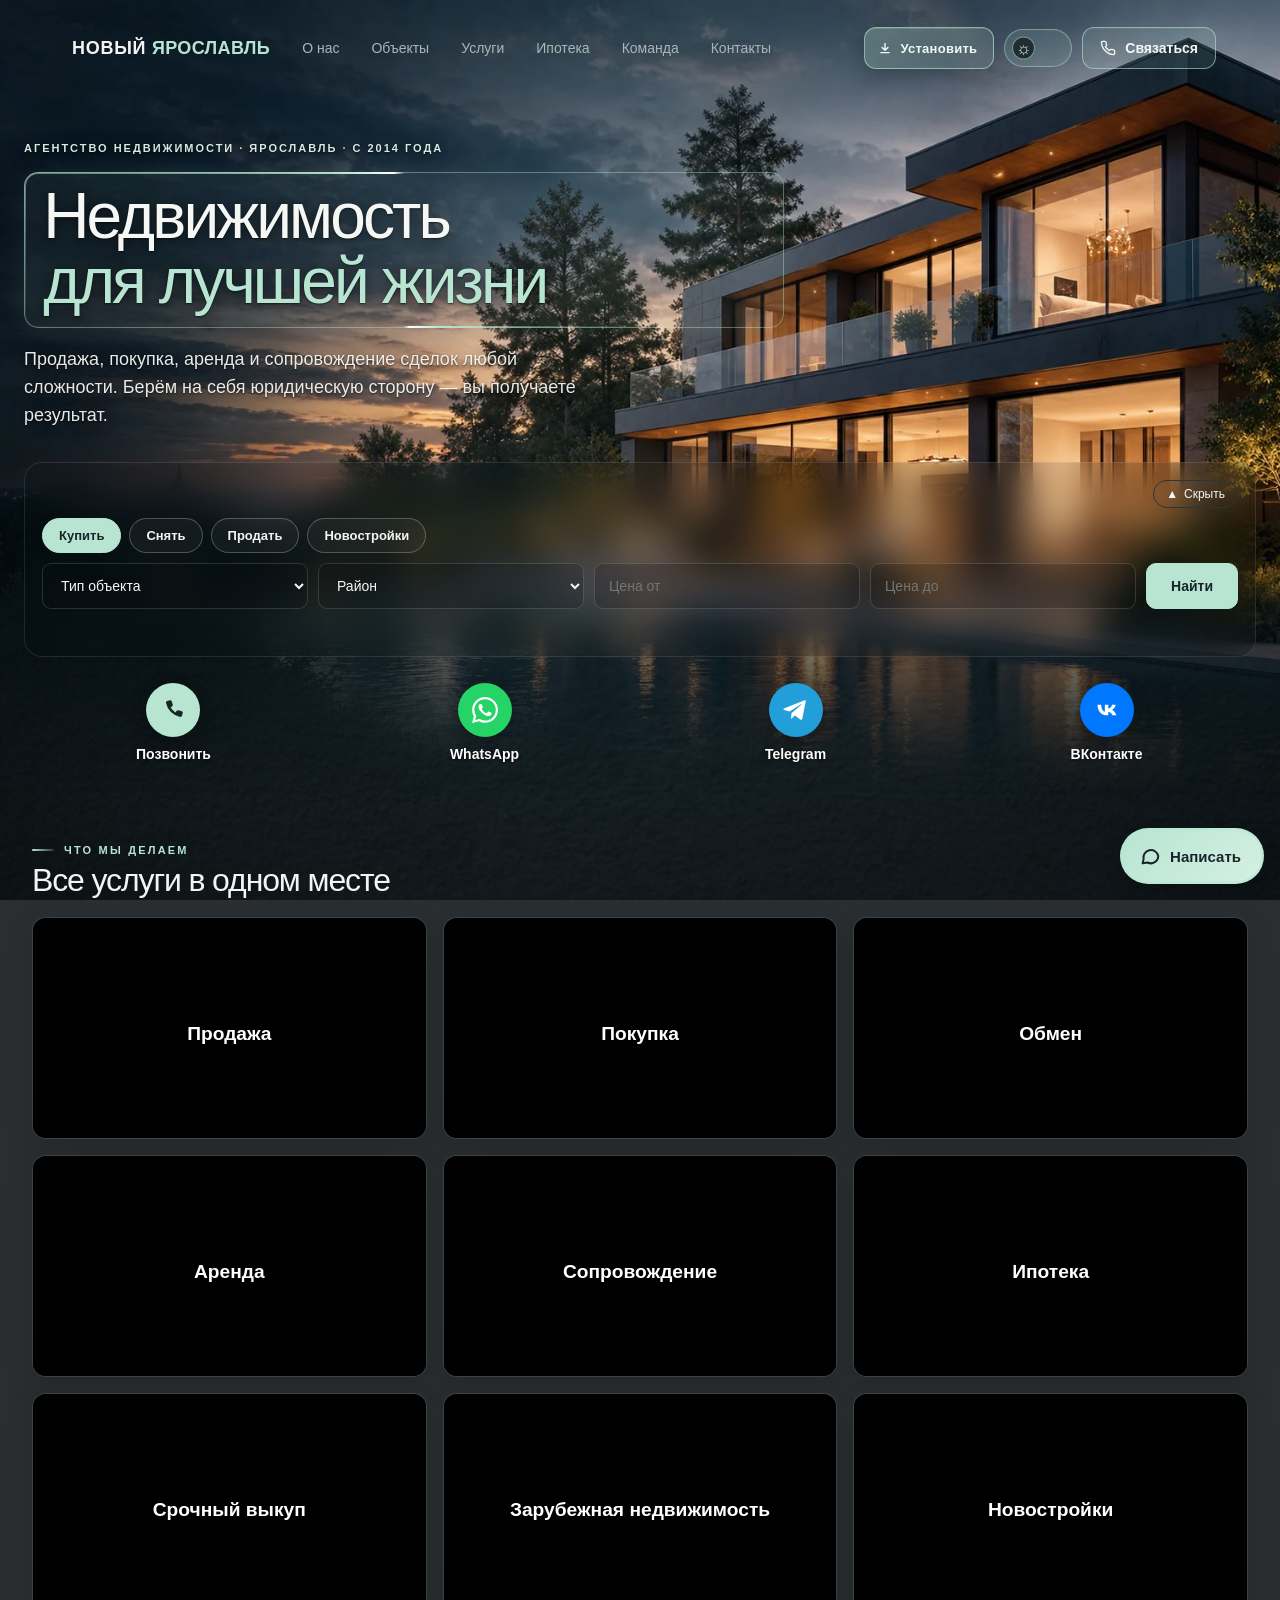
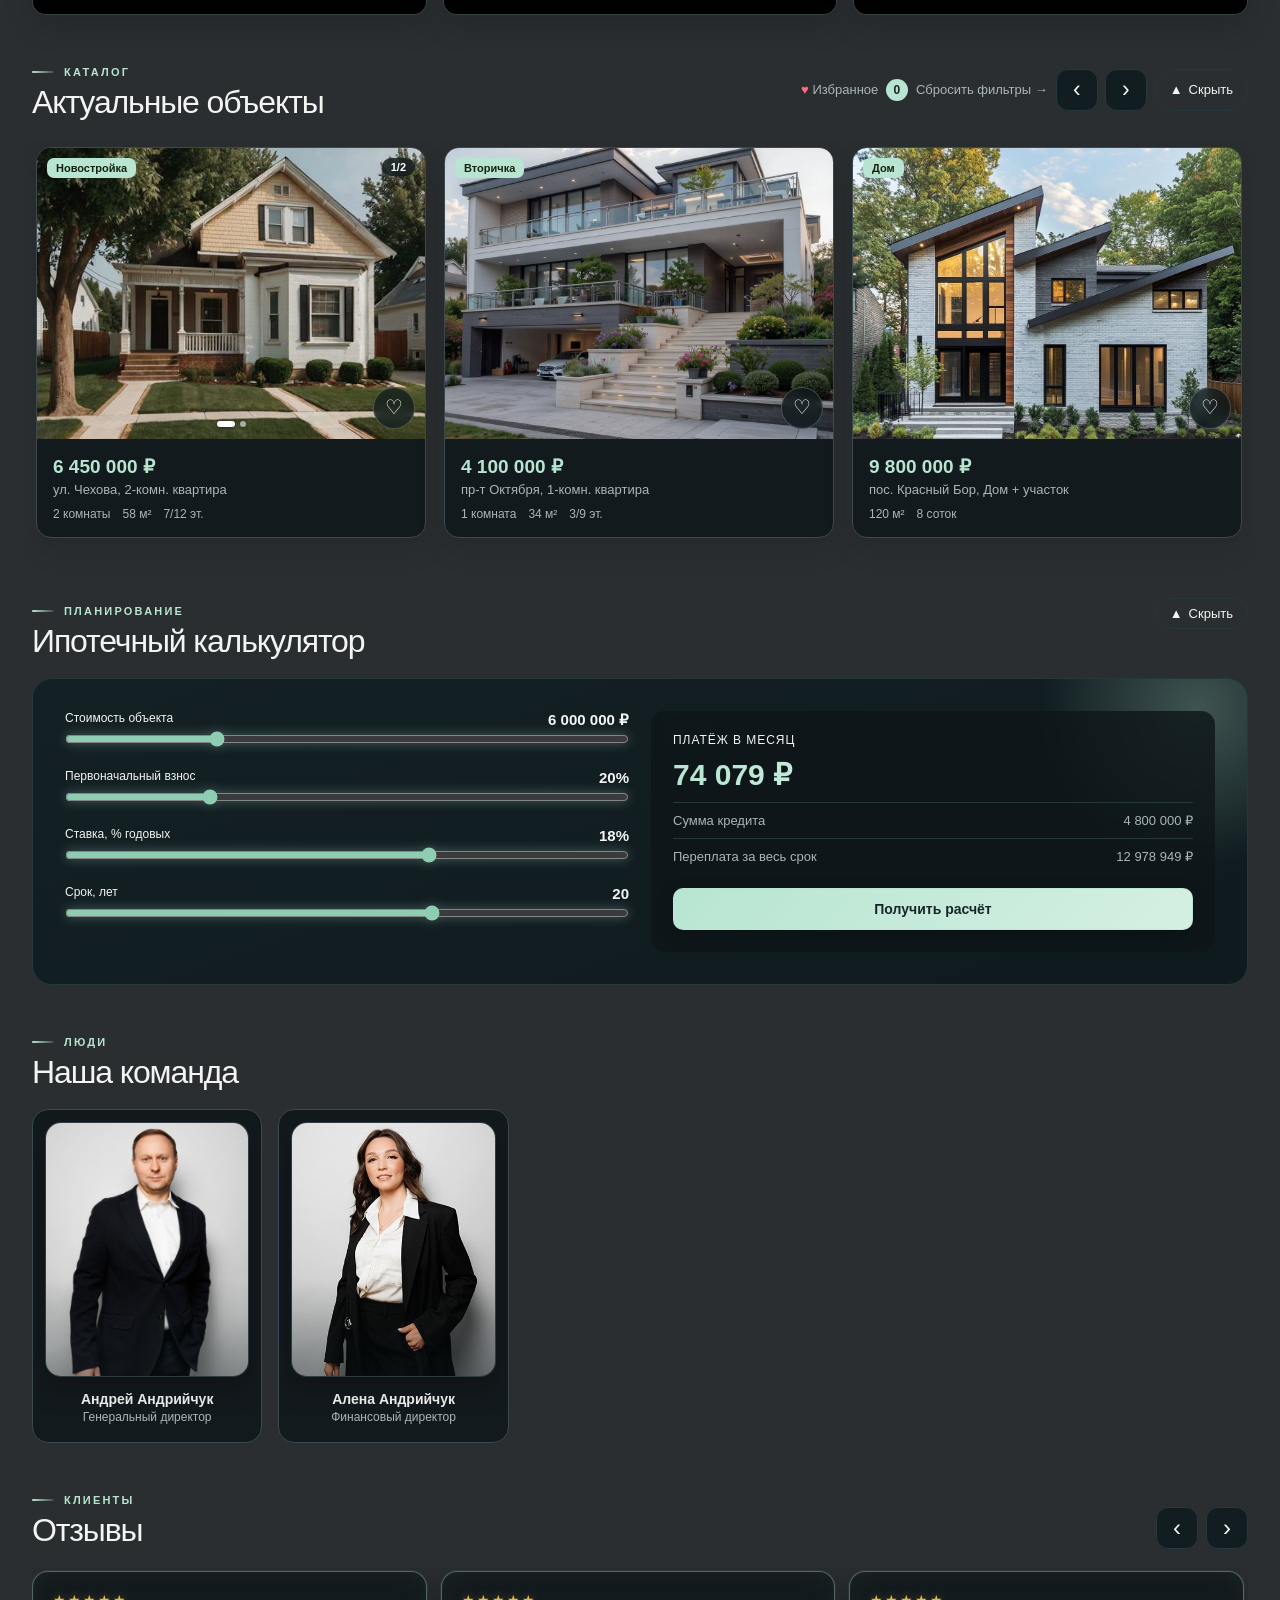
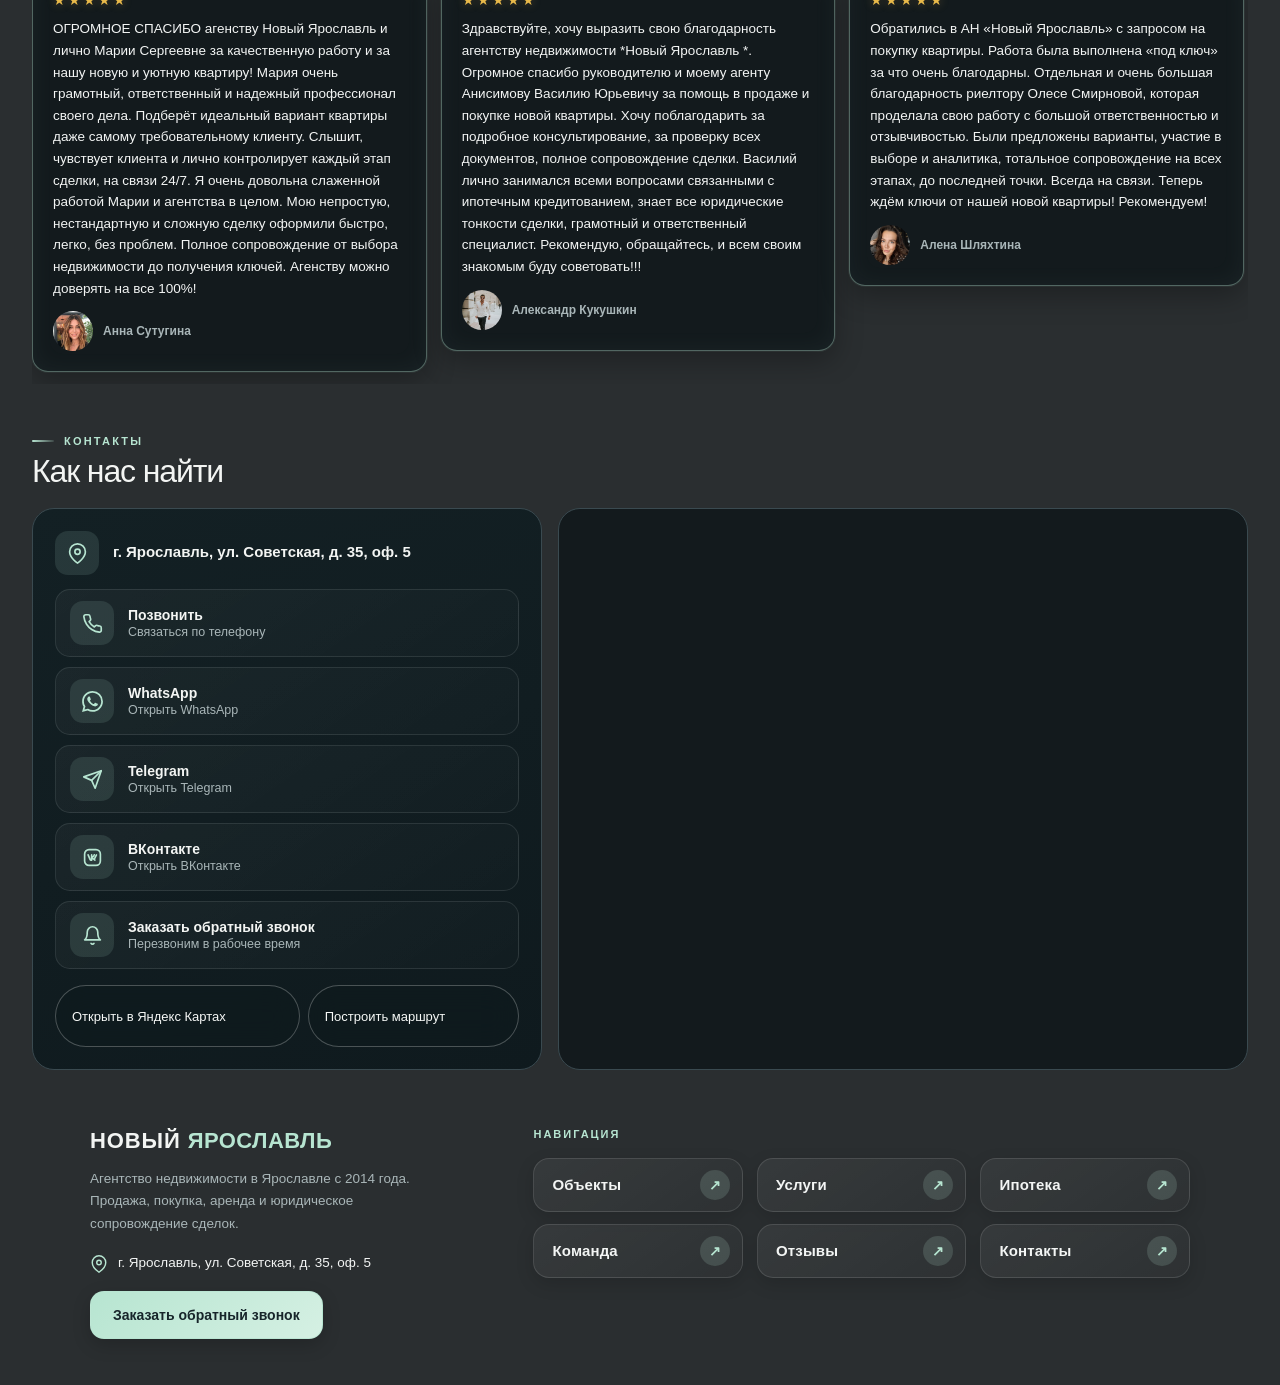
==== commit ab7b3fad: "Add files via upload" ====
--- a/index.html
+++ b/index.html
@@ -2644,6 +2644,11 @@
 html[data-theme="light"] body .ny-modal-card.ny-about{border-color:#8fcdb2 !important;box-shadow:0 0 0 1px rgba(183,229,209,.55),0 0 30px rgba(183,229,209,.35),0 30px 80px rgba(31,42,45,.22) !important}
 .ny-about p{margin:14px 0 0;font-size:15px;line-height:1.6;color:var(--fg)}
 .ny-about h3{color:var(--fg)}
+
+/* Надписи главного экрана читаются на ярком фото: только тень под буквами (цвет, размер и положение не менялись). */
+html[data-theme] body main.wrap>section.hero .eyebrow,
+html[data-theme] body main.wrap>section.hero>p,
+html[data-theme] body main.wrap>section.hero h1 .estate-word{text-shadow:0 1px 2px rgba(0,0,0,.55),0 2px 16px rgba(0,0,0,.55) !important}
 </style>
 
 <script>
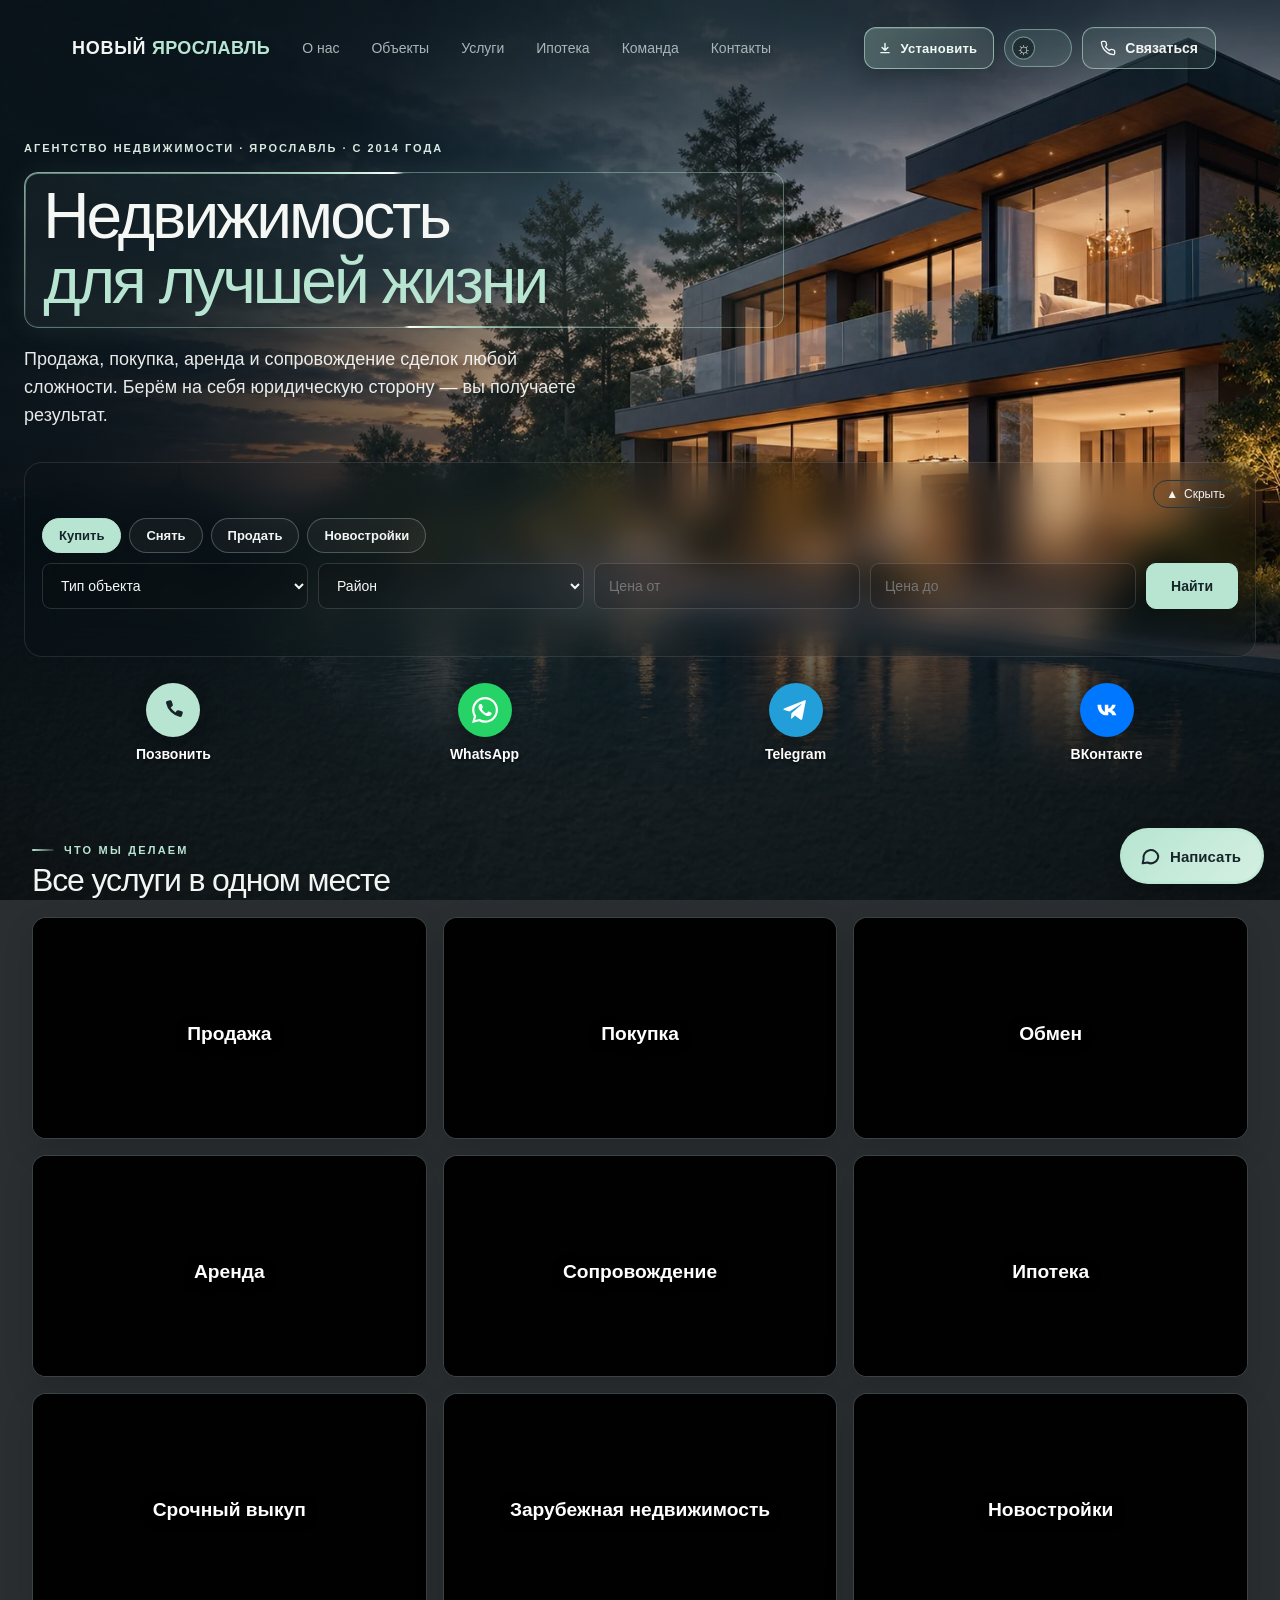
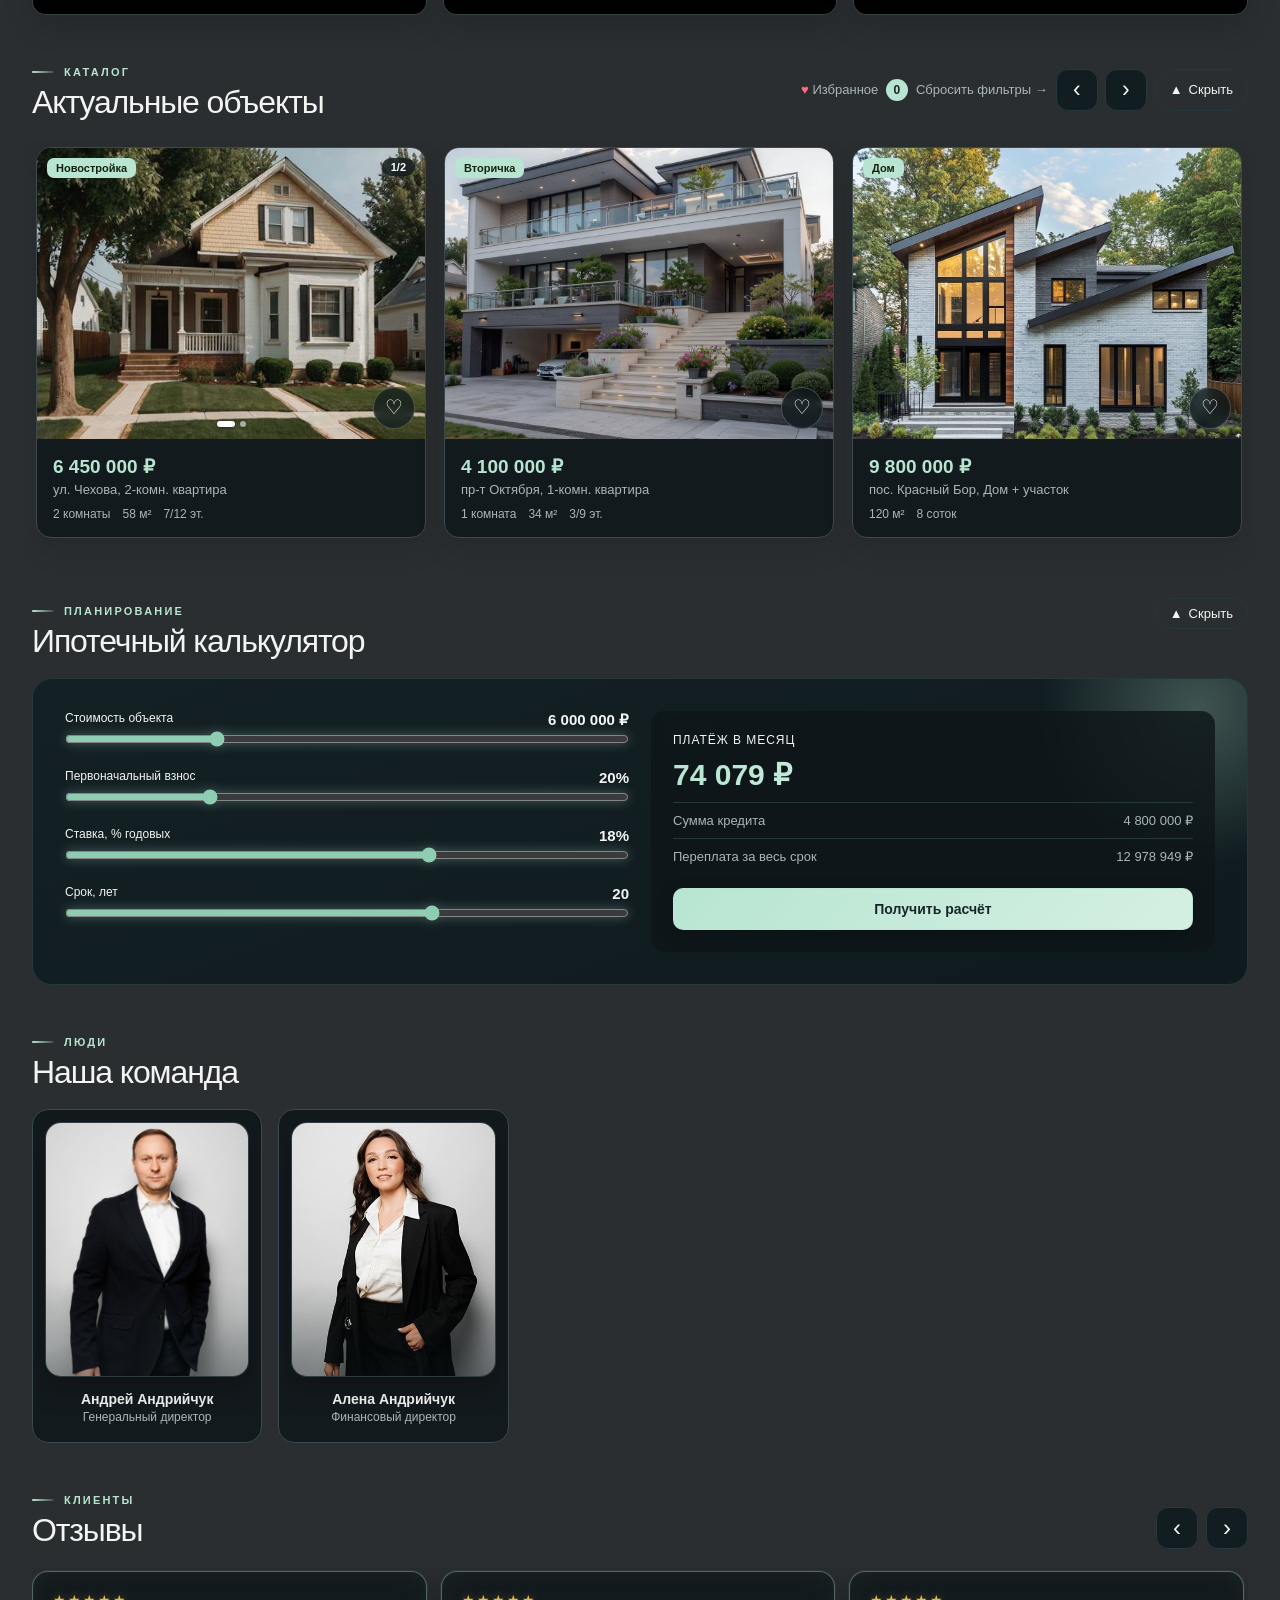
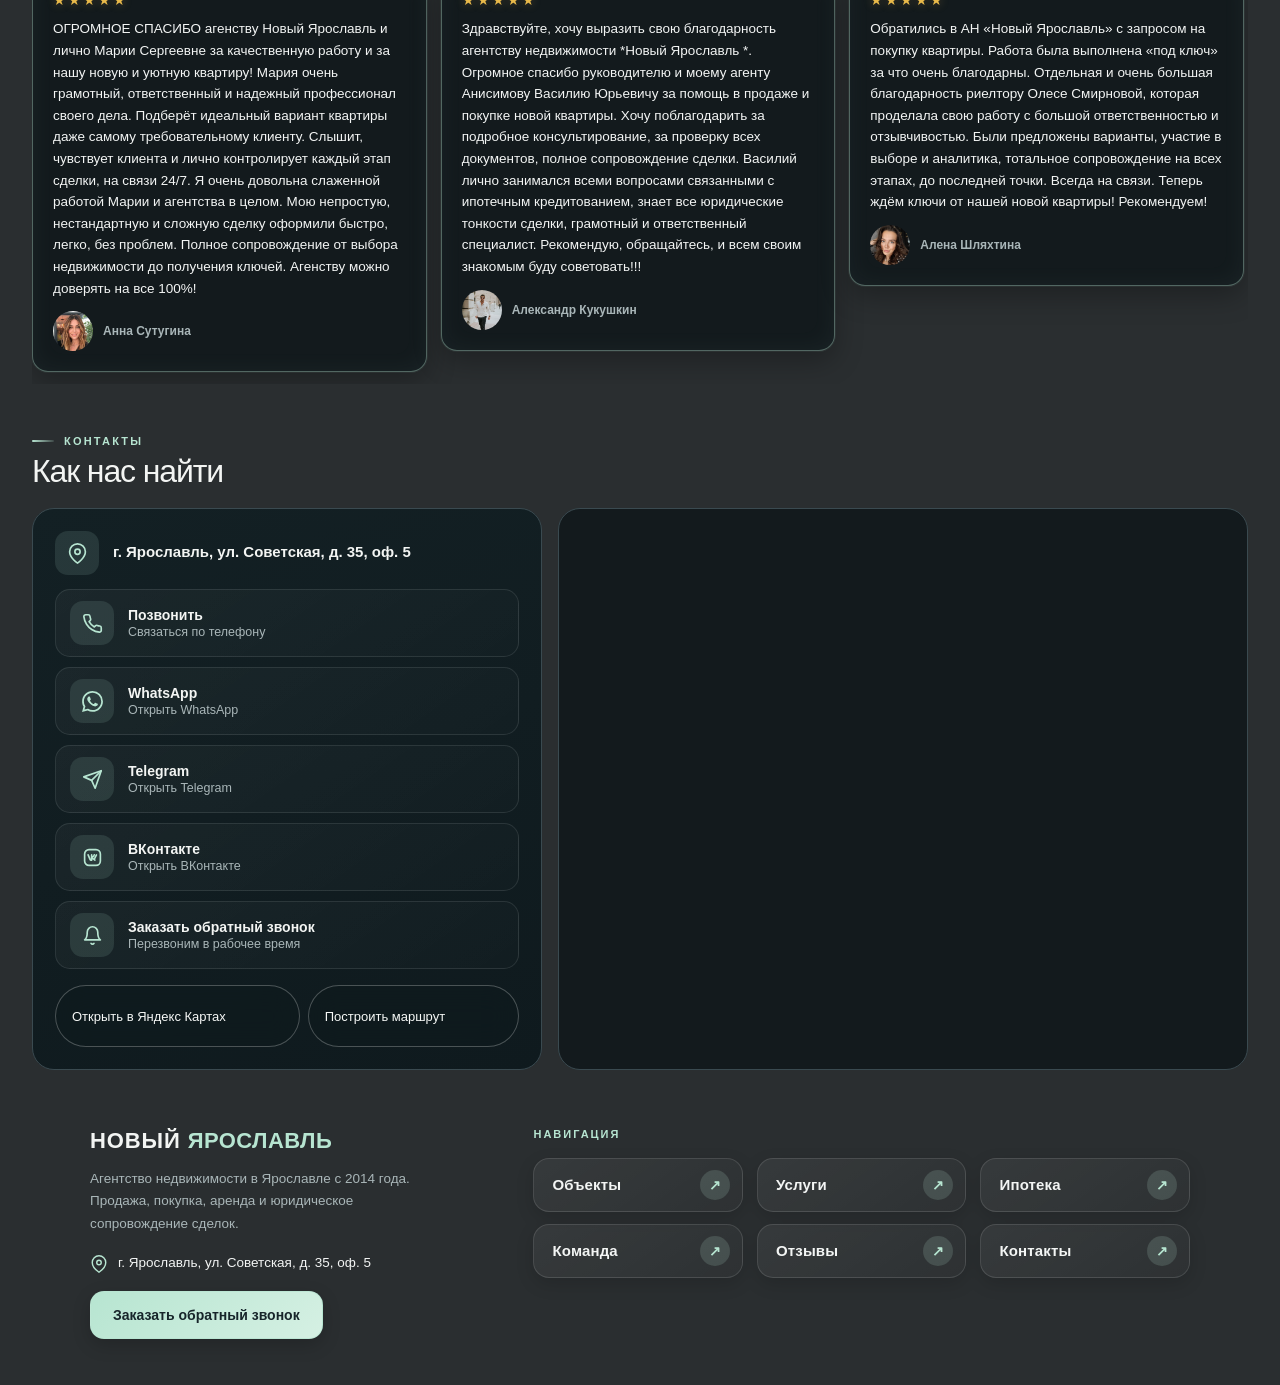
==== commit 11e66661: "Add files via upload" ====
--- a/index.html
+++ b/index.html
@@ -2542,10 +2542,10 @@
 html[data-theme] body main.wrap>section.hero::after{top:calc(-1 * var(--ny-hdr-h,118px)) !important}
 /* Тёмный верхний слой под шапкой: текст шапки читается на любом фото. */
 html[data-theme="dark"] body main.wrap>section.hero::after{
-  background-image:linear-gradient(0deg,rgba(9,18,24,.46) 0%,transparent 42%),url('./hero-house.webp') !important;
+  background-image:linear-gradient(180deg,rgba(9,18,24,.5) 0,rgba(9,18,24,0) 240px),linear-gradient(90deg,rgba(9,18,24,.68) 0%,rgba(9,18,24,.48) 30%,rgba(9,18,24,.10) 57%,rgba(9,18,24,.02) 100%),linear-gradient(0deg,rgba(9,18,24,.46) 0%,transparent 42%),url('./hero-house.webp') !important;
 }
 html[data-theme="light"] body main.wrap>section.hero::after{
-  background-image:linear-gradient(0deg,rgba(236,237,235,.95) 0%,rgba(236,237,235,.6) 24%,transparent 48%),url('./hero-house-light.webp'),url('./hero-house.webp') !important;
+  background-image:linear-gradient(0deg,rgba(236,237,235,.95) 0%,rgba(236,237,235,.6) 24%,transparent 48%),linear-gradient(90deg,rgba(9,18,24,.38) 0%,rgba(9,18,24,.27) 30%,rgba(9,18,24,.06) 57%,rgba(9,18,24,.01) 100%),url('./hero-house-light.webp'),url('./hero-house.webp') !important;
 }
 /* Светлая тема: шапка поверх фото оформлена как в тёмной. */
 html[data-theme="light"] body header .logo{color:#f3f5f4 !important}
@@ -2644,11 +2644,6 @@
 html[data-theme="light"] body .ny-modal-card.ny-about{border-color:#8fcdb2 !important;box-shadow:0 0 0 1px rgba(183,229,209,.55),0 0 30px rgba(183,229,209,.35),0 30px 80px rgba(31,42,45,.22) !important}
 .ny-about p{margin:14px 0 0;font-size:15px;line-height:1.6;color:var(--fg)}
 .ny-about h3{color:var(--fg)}
-
-/* Надписи главного экрана читаются на ярком фото: только тень под буквами (цвет, размер и положение не менялись). */
-html[data-theme] body main.wrap>section.hero .eyebrow,
-html[data-theme] body main.wrap>section.hero>p,
-html[data-theme] body main.wrap>section.hero h1 .estate-word{text-shadow:0 1px 2px rgba(0,0,0,.55),0 2px 16px rgba(0,0,0,.55) !important}
 </style>
 
 <script>
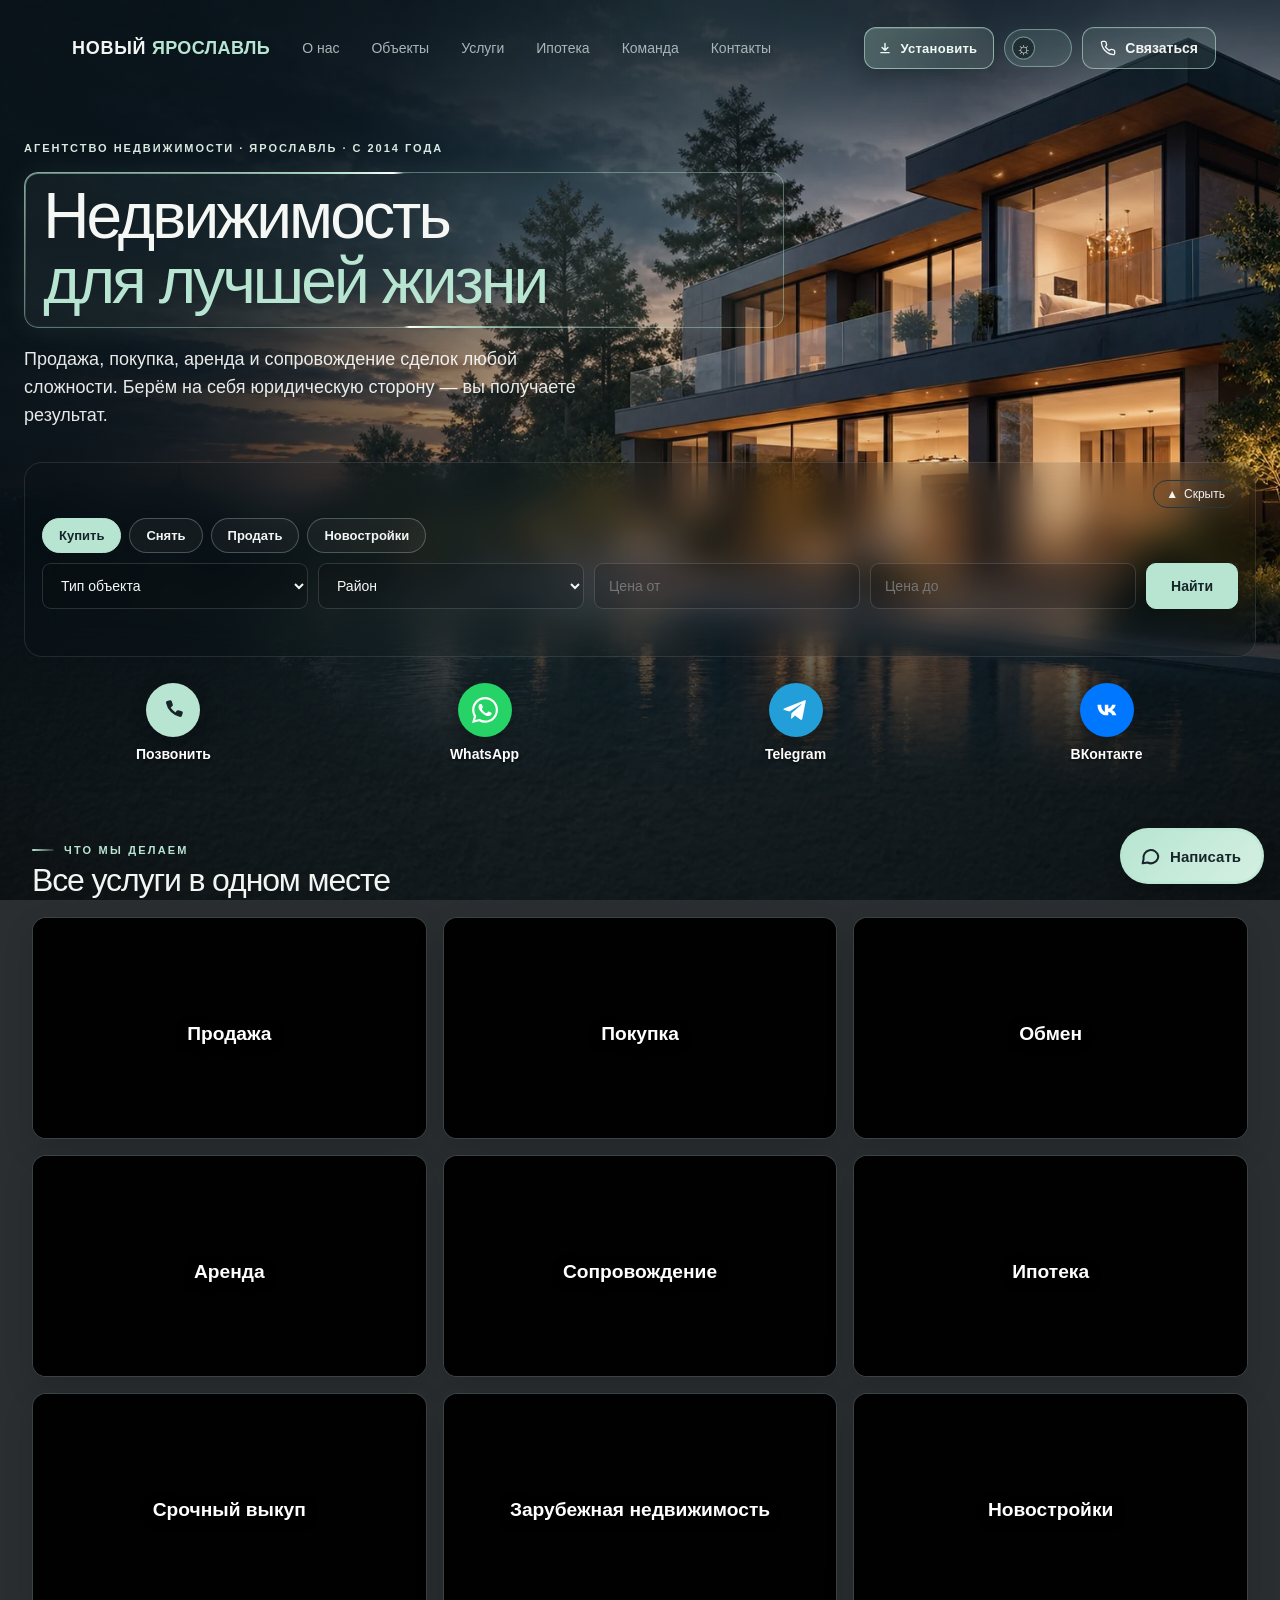
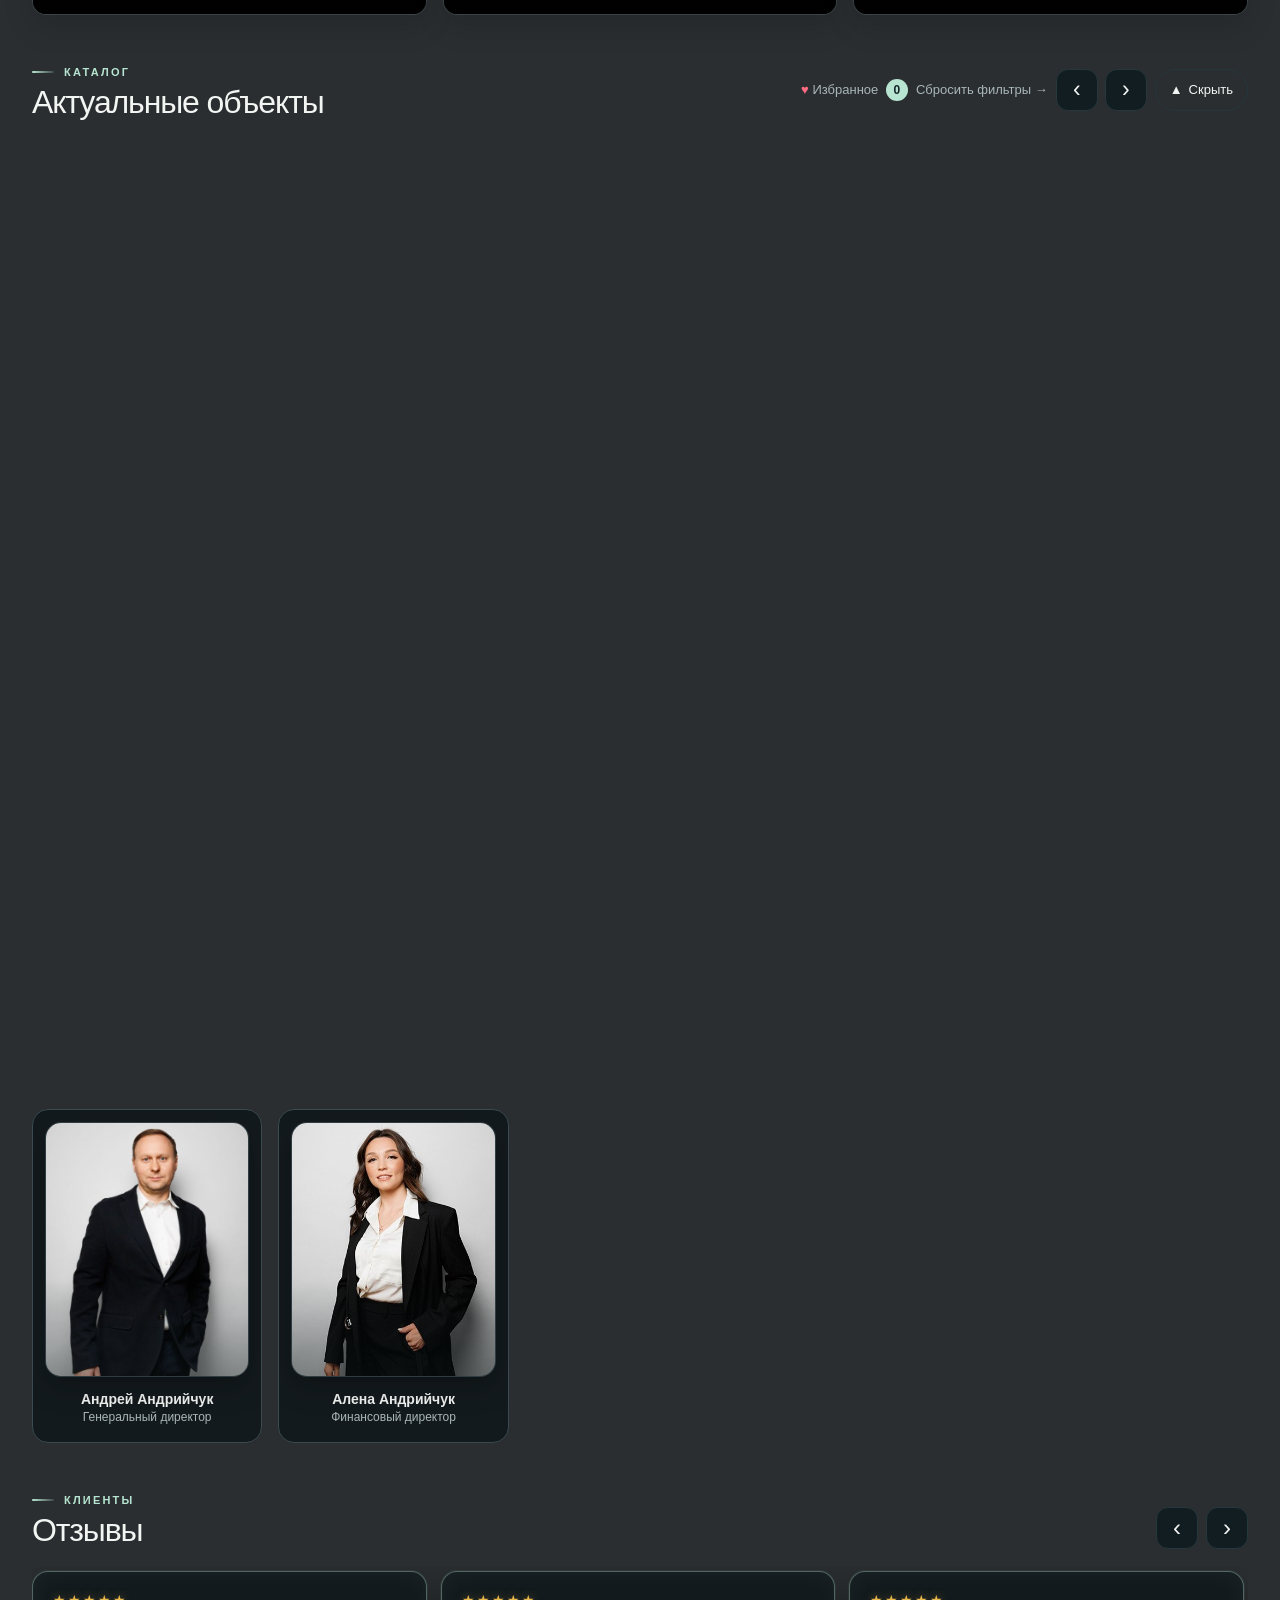
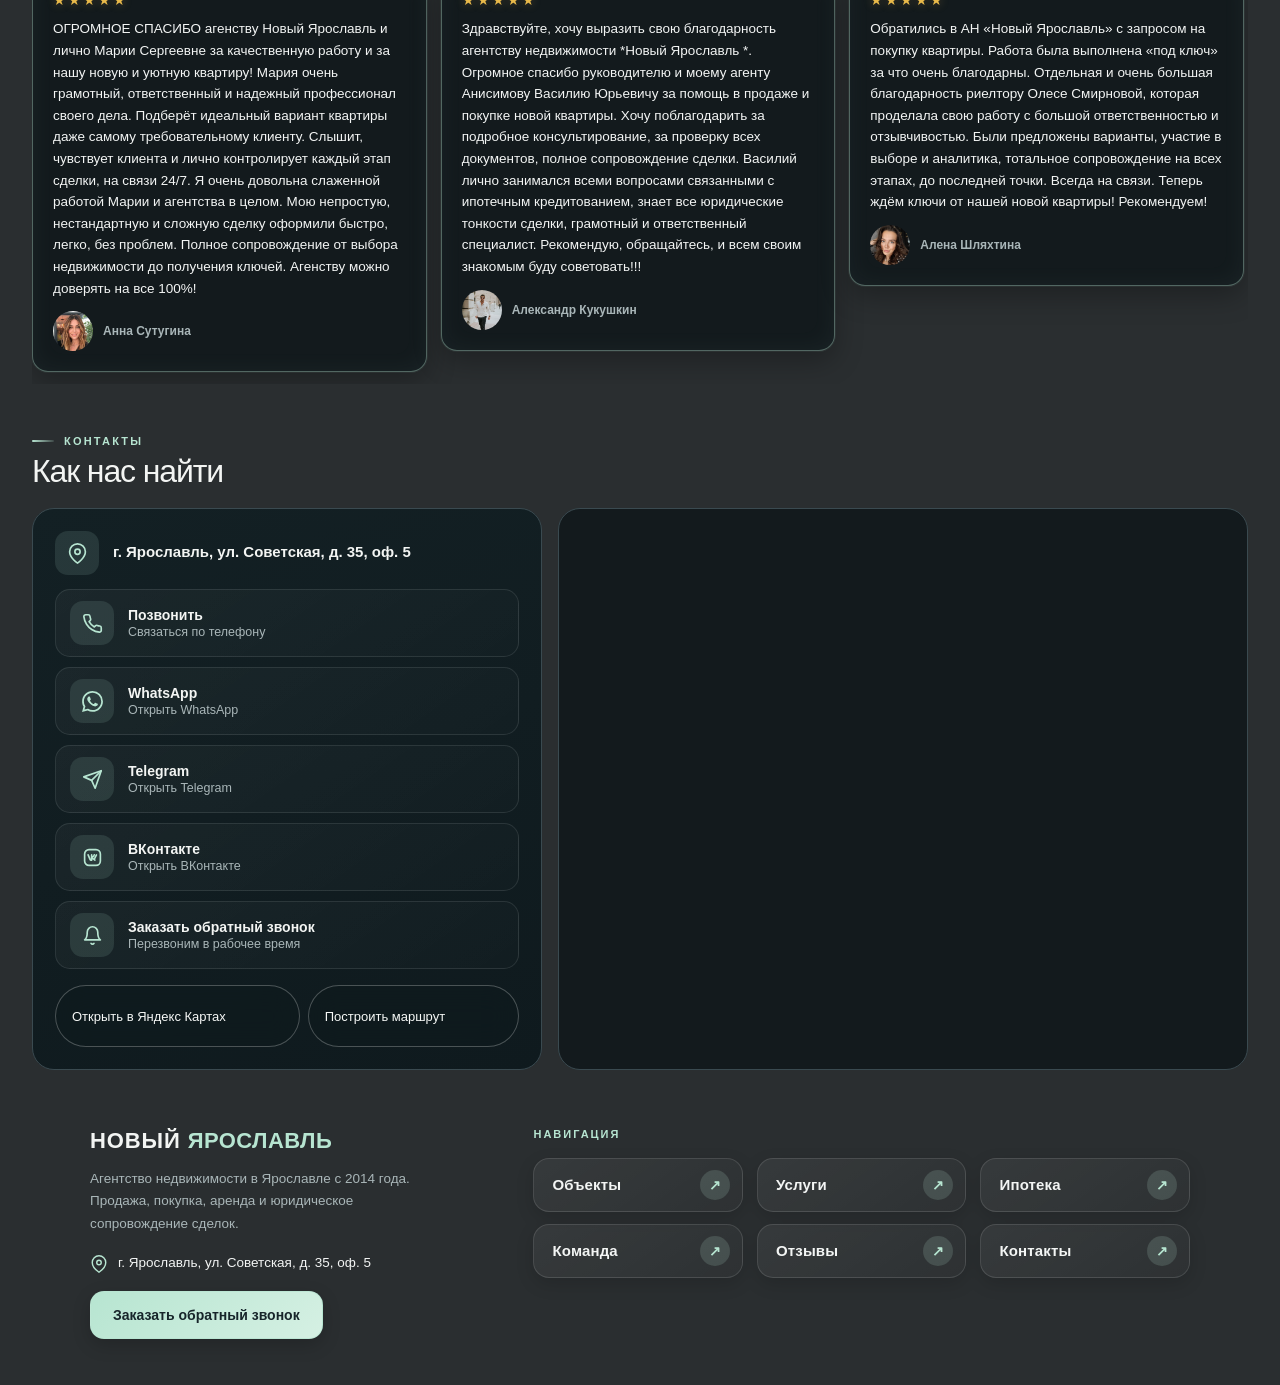
==== commit f0d4c0a7: "Add files via upload" ====
--- a/index.html
+++ b/index.html
@@ -900,6 +900,14 @@
 <script>
 /* Данные, сохранённые в админке этого браузера, имеют приоритет над data.js */
 (function(){try{var d=JSON.parse(localStorage.getItem('ny_admin_data_v1')||'null');if(d&&d._dirty!==false&&Array.isArray(d.properties))window.SITE_DATA=d;}catch(e){}})();
+</script>
+<script id="ny-app-icon">
+/* Значок сайта из админки: вкладка браузера и значок для «на главный экран» */
+(function(){try{var ic=window.SITE_DATA&&window.SITE_DATA.icon,f=ic&&ic.files;if(!f||!f[192])return;
+var l=document.querySelector('link[rel="icon"]');if(!l){l=document.createElement('link');l.rel='icon';document.head.appendChild(l)}
+l.type='image/png';l.setAttribute('sizes',f[32]?'32x32':'192x192');l.href=f[32]||f[192];
+var a=document.querySelector('link[rel="apple-touch-icon"]');if(!a){a=document.createElement('link');a.rel='apple-touch-icon';document.head.appendChild(a)}
+a.href=f[180]||f[192];}catch(e){}})();
 </script>
 <script>document.write('<script src="app.js?v='+window.__NY_V+'"><\/script>');</script>
 
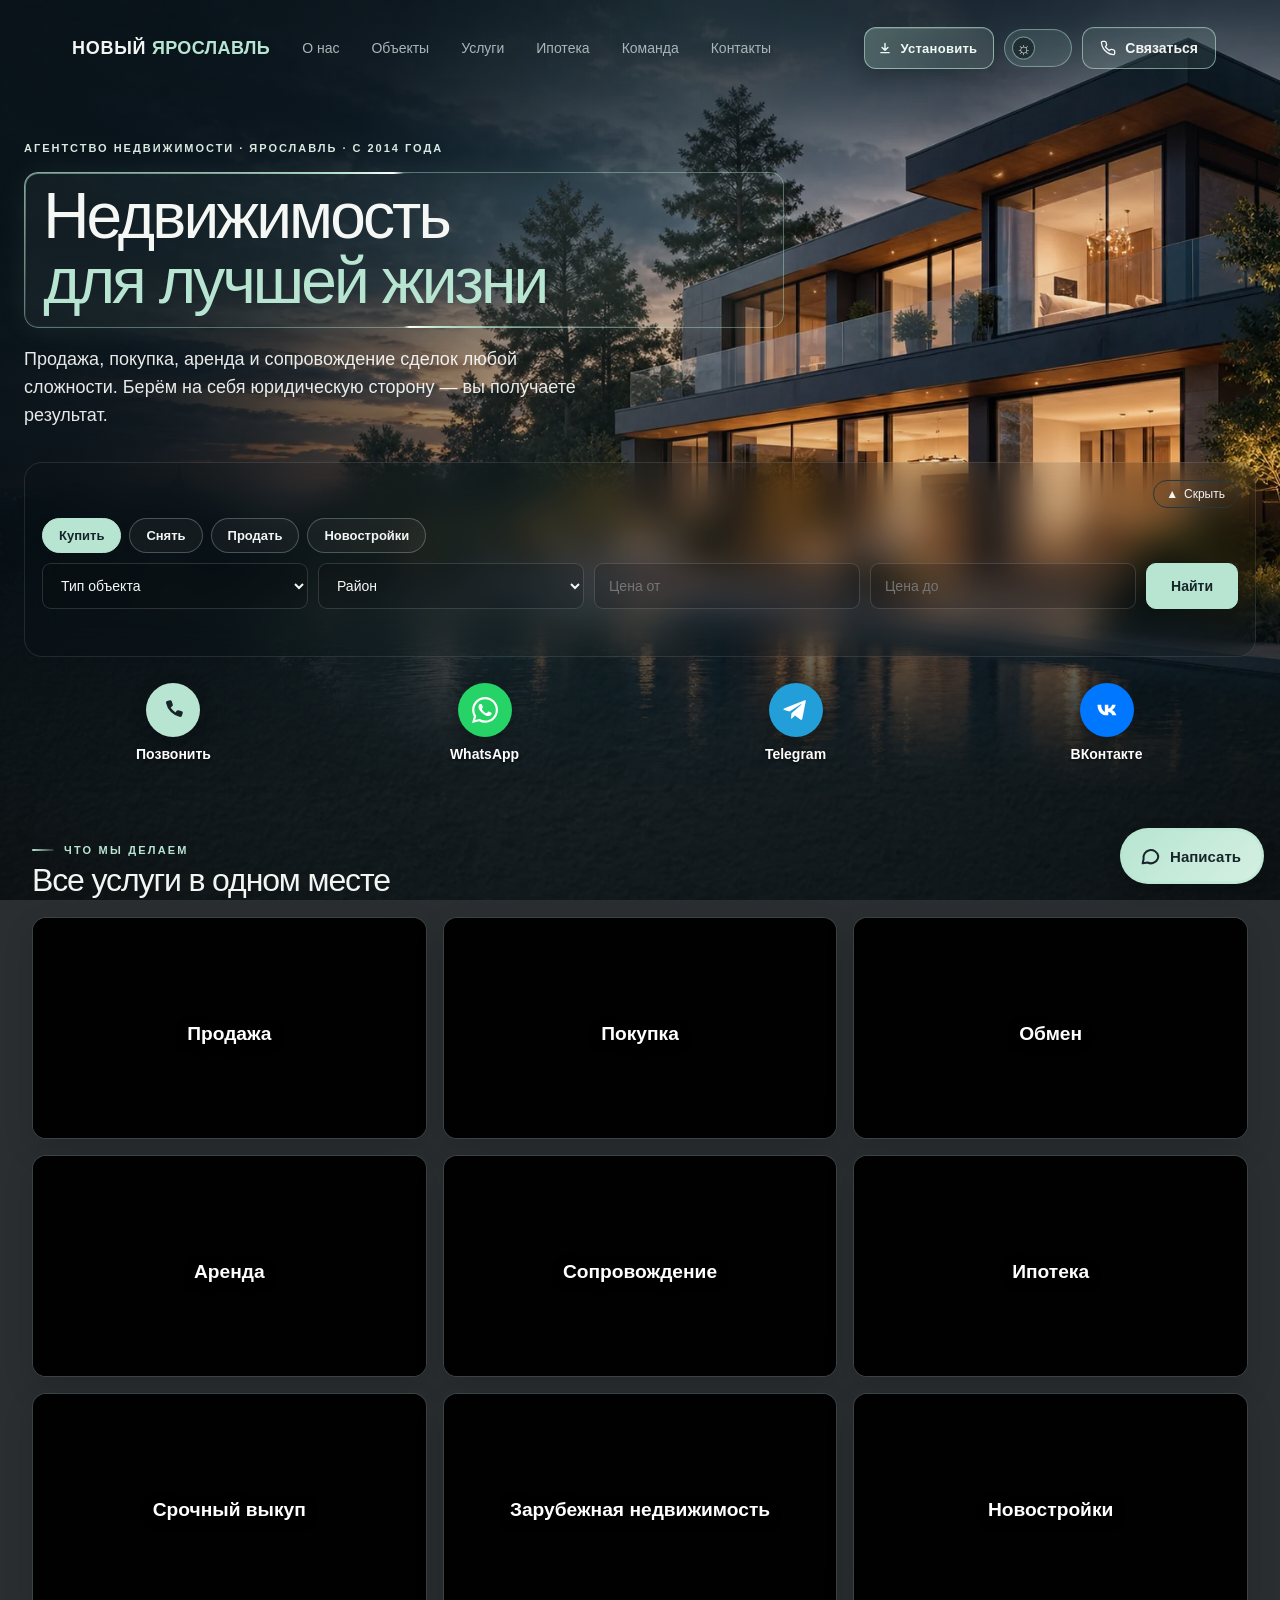
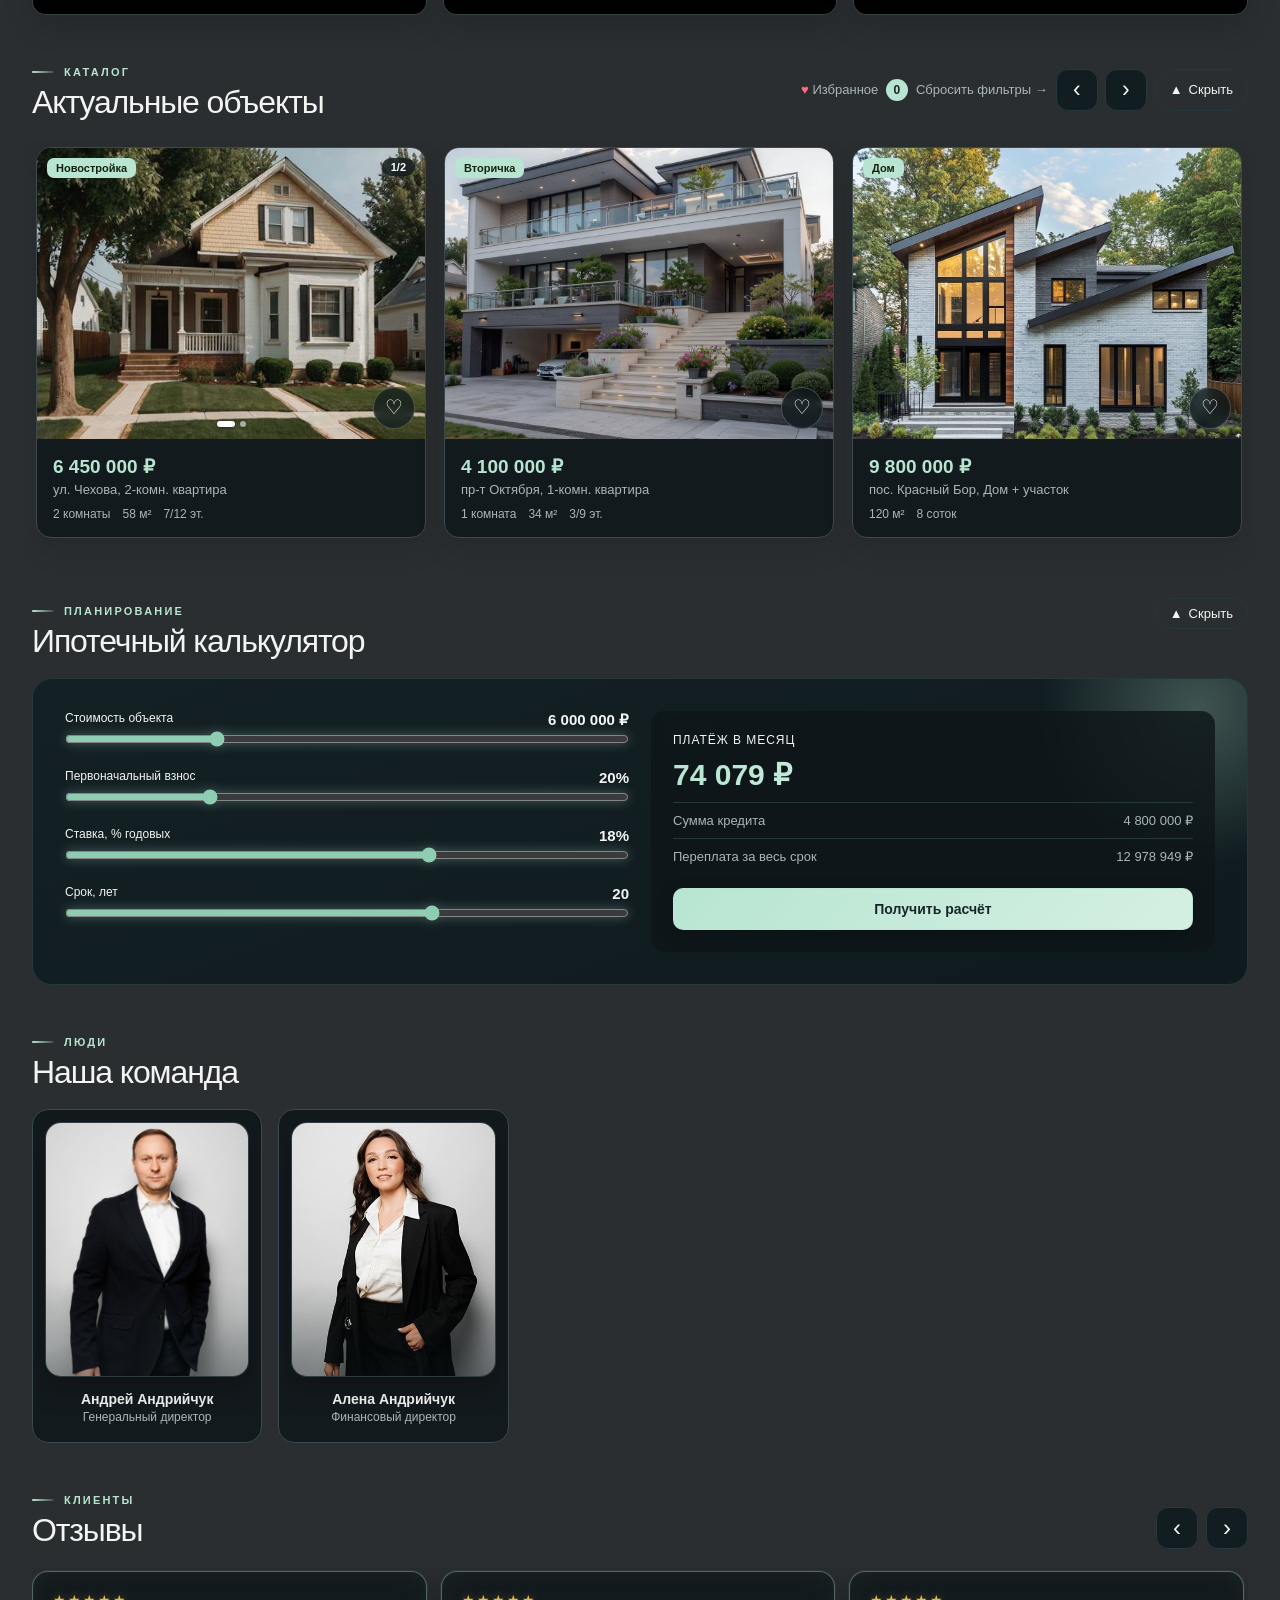
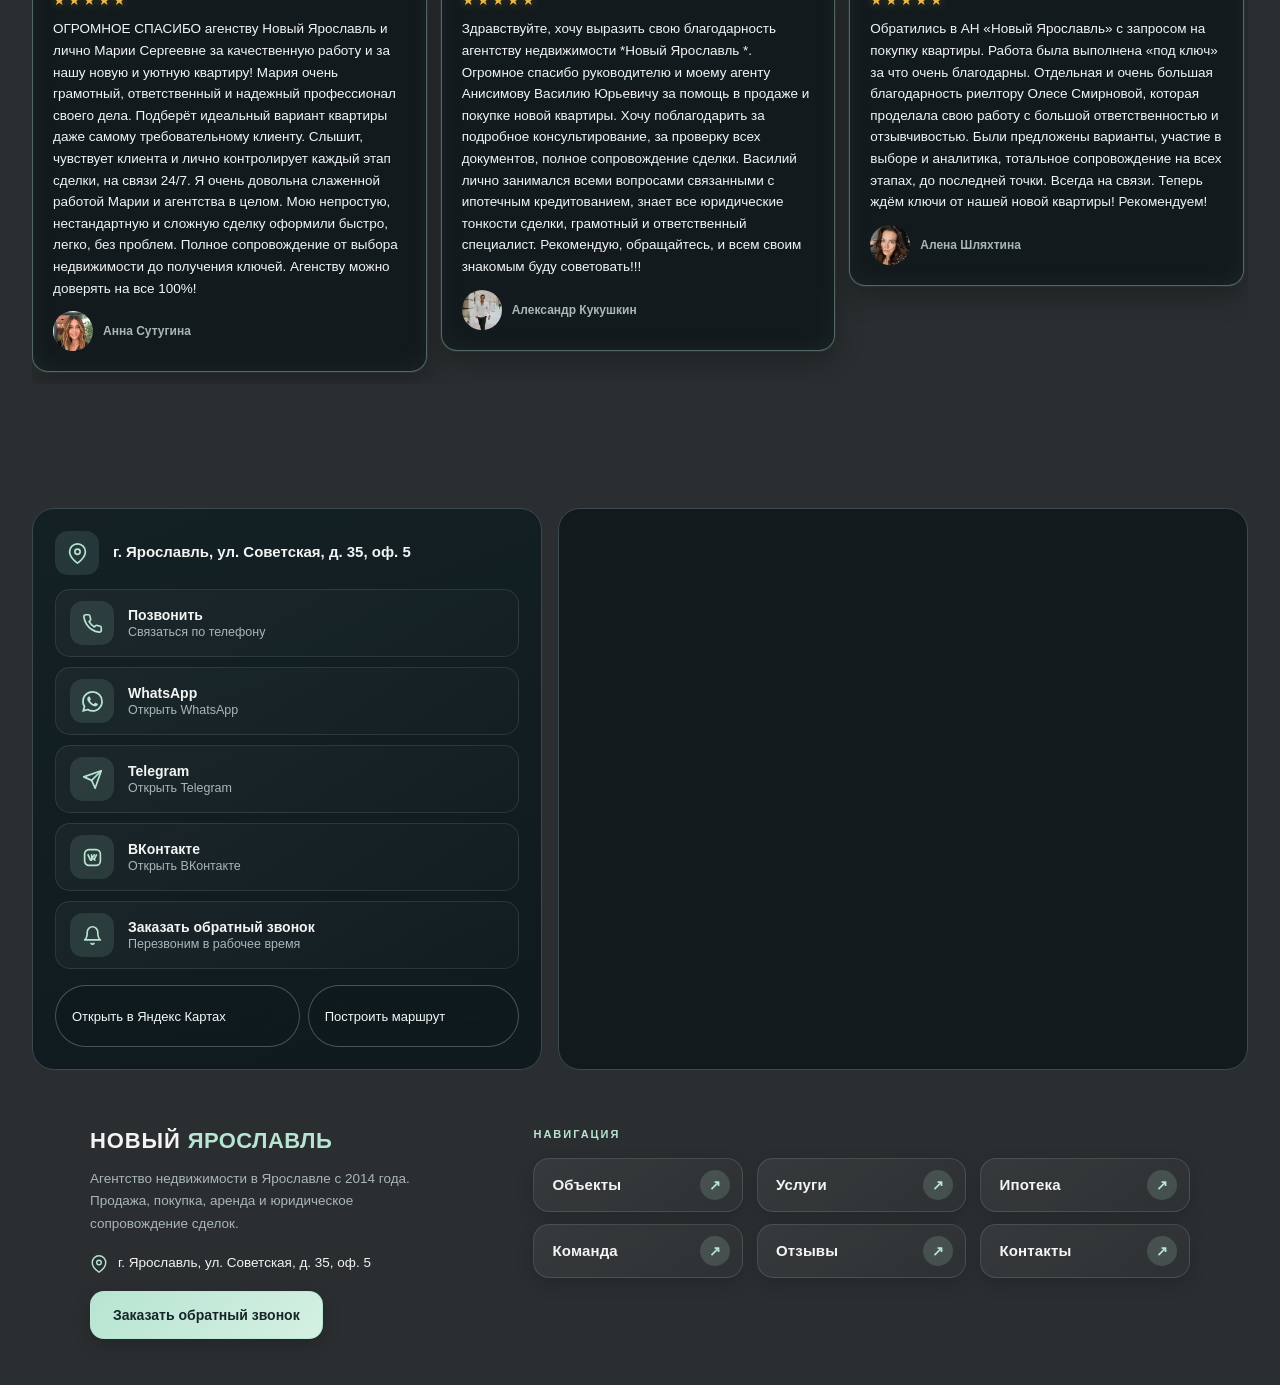
==== commit 8af69df5: "Add files via upload" ====
--- a/index.html
+++ b/index.html
@@ -22,6 +22,11 @@
   document.write('<link rel="stylesheet" href="styles.css?v='+window.__NY_V+'">');
   </script>
   <noscript><link rel="stylesheet" href="styles.css"></noscript>
+  <style id="ny-early-bg">
+  html[data-theme="dark"]{background:#2a2e30!important}
+  html[data-theme="light"]{background:#f0f2ef!important}
+  html[data-theme] body{background:transparent!important}
+  </style>
 
 <style>
 /* ===== Premium opening + animated brand accents ===== */
@@ -819,7 +824,7 @@
         <div class="f-hours" data-hours hidden></div>
         <a class="f-cta" href="#" data-open-callback>Заказать обратный звонок</a>
       </div>
-      <div class="f-col"><h4>Навигация</h4><a href="#objects">Объекты</a><a href="#services">Услуги</a><a href="#calc">Ипотека</a><a href="#team">Команда</a><a href="#reviews-sec">Отзывы</a><a href="#contacts">Контакты</a></div>
+      <div class="f-col"><h4>Навигация</h4><a class="f-about" href="#about" data-open-about>О нас</a><a href="#objects">Объекты</a><a href="#services">Услуги</a><a href="#calc">Ипотека</a><a href="#team">Команда</a><a href="#reviews-sec">Отзывы</a><a href="#contacts">Контакты</a></div>
 
     </div>
   </div>
@@ -883,10 +888,13 @@
         });
       }
     };
+    let videoStarted=false;
+    const goVideo=()=>{if(videoStarted)return;videoStarted=true;startMobileVideo();};
+    window.__nyIntroGo=goVideo;
     if(document.readyState==='loading'){
-      document.addEventListener('DOMContentLoaded',startMobileVideo,{once:true});
+      document.addEventListener('DOMContentLoaded',goVideo,{once:true});
     }else{
-      startMobileVideo();
+      goVideo();
     }
   }else{
     setTimeout(close,reduce?250:2600);
@@ -901,6 +909,8 @@
 /* Данные, сохранённые в админке этого браузера, имеют приоритет над data.js */
 (function(){try{var d=JSON.parse(localStorage.getItem('ny_admin_data_v1')||'null');if(d&&d._dirty!==false&&Array.isArray(d.properties))window.SITE_DATA=d;}catch(e){}})();
 </script>
+<script>/* Заставка: видео начинает грузиться сразу, как только известны данные, а не после загрузки всей страницы */
+try{window.__nyIntroGo&&window.__nyIntroGo();}catch(e){}</script>
 <script id="ny-app-icon">
 /* Значок сайта из админки: вкладка браузера и значок для «на главный экран» */
 (function(){try{var ic=window.SITE_DATA&&window.SITE_DATA.icon,f=ic&&ic.files;if(!f||!f[192])return;
@@ -2285,6 +2295,24 @@
 }
 @media(prefers-reduced-motion:reduce){html[data-theme] body footer .f-top>.f-col:nth-child(2) a,html[data-theme] body footer .f-top>.f-col:nth-child(2) a::before,html[data-theme] body footer .f-top>.f-col:nth-child(2) a::after{transition:none !important}}
 </style>
+<style id="ny-footer-about-mobile">
+/* «О нас» в подвале: только мобильная версия (на ПК кнопка уже есть в шапке) */
+html[data-theme] body footer .f-top>.f-col:nth-child(2) a.f-about{display:none !important}
+@media(max-width:799px){
+  html[data-theme] body footer .f-top>.f-col:nth-child(2) a.f-about{
+    display:flex !important;grid-column:1/-1 !important;
+    border-color:rgba(183,229,209,.55) !important;
+    background:linear-gradient(135deg,rgba(183,229,209,.20),rgba(183,229,209,.05)) !important;
+    box-shadow:0 0 0 1px rgba(183,229,209,.12),0 8px 22px rgba(0,0,0,.18) !important;
+    color:#fff !important;font-weight:700 !important;letter-spacing:.02em !important}
+  html[data-theme] body footer .f-top>.f-col:nth-child(2) a.f-about::after{content:"→" !important;background:#b7e5d1 !important;color:#17252a !important}
+  html[data-theme="light"] body footer .f-top>.f-col:nth-child(2) a.f-about{
+    border-color:#8fcdb2 !important;
+    background:linear-gradient(135deg,rgba(183,229,209,.55),rgba(255,255,255,.80)) !important;
+    box-shadow:0 1px 2px rgba(31,42,45,.05),0 8px 20px rgba(31,42,45,.08) !important;
+    color:#17252a !important}
+}
+</style>
 
 <style id="ny-polish-7">
 /* ===== ny-polish-7 ===== */
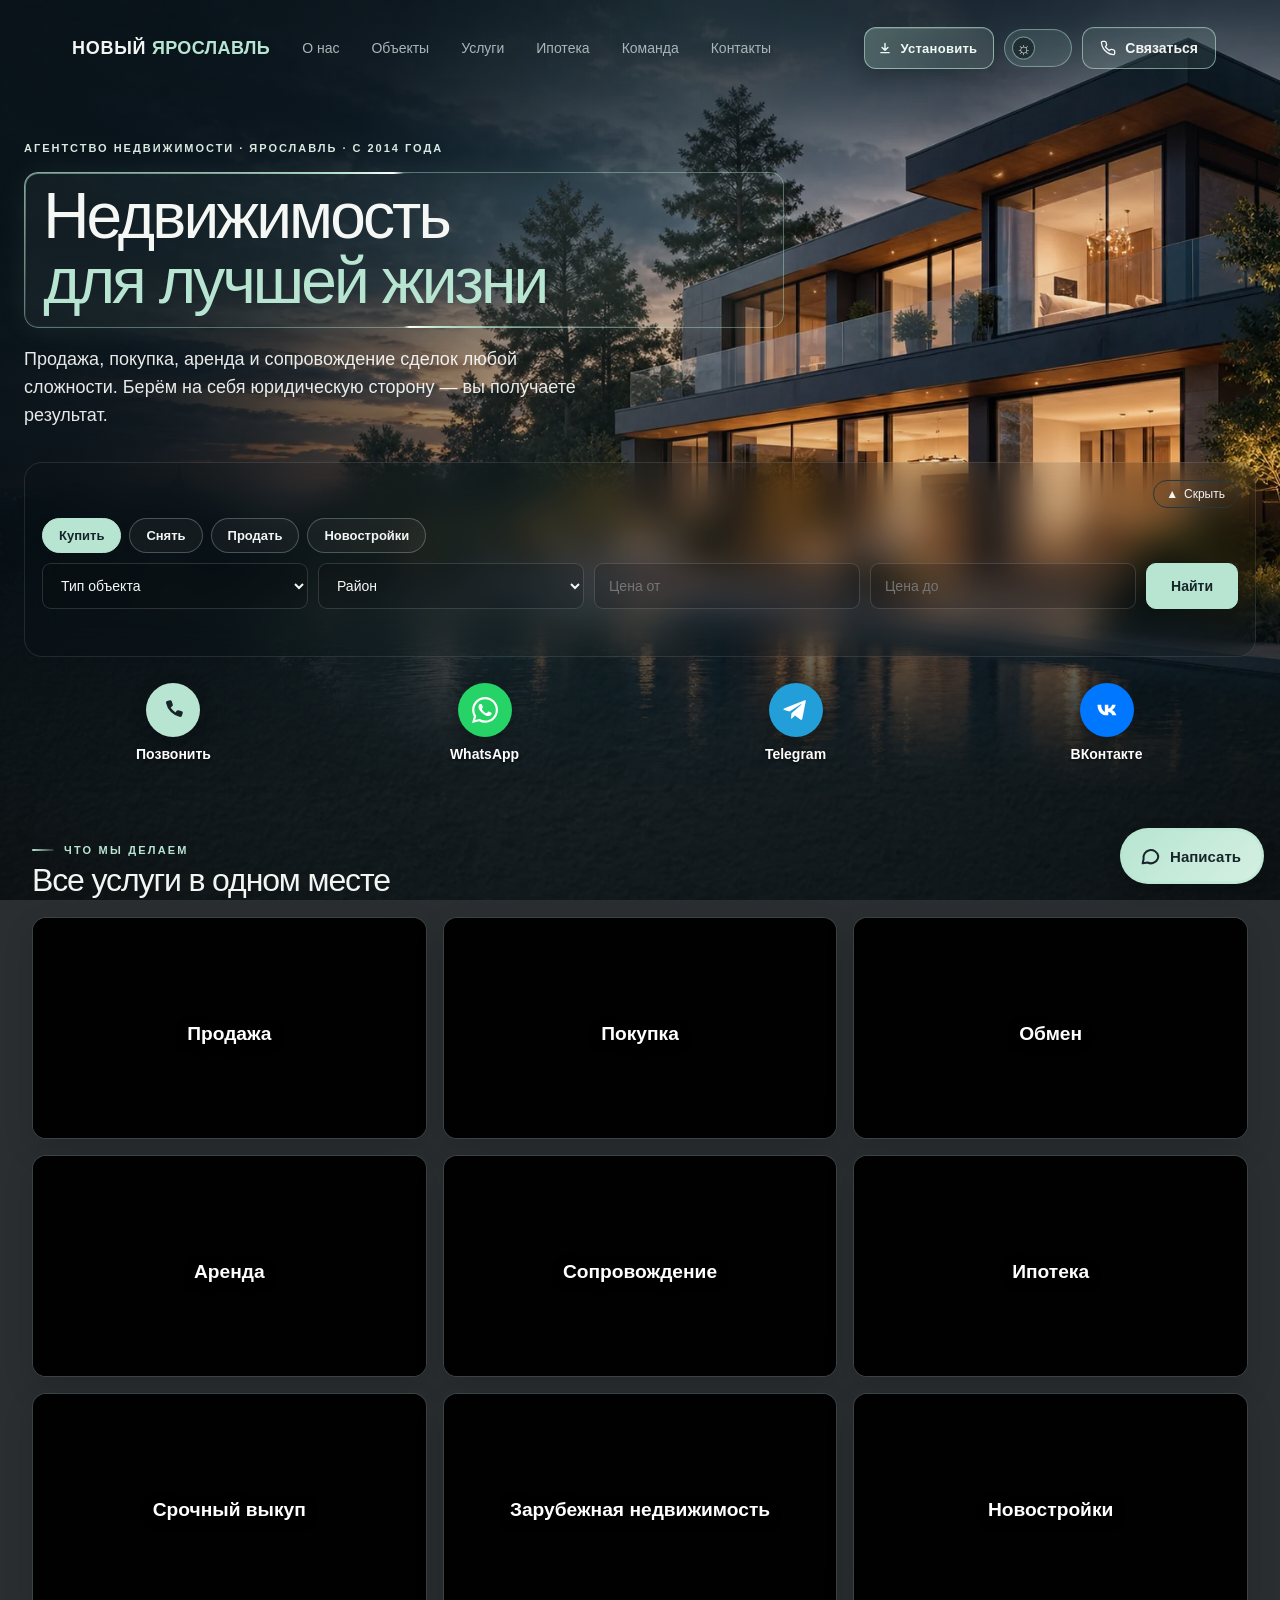
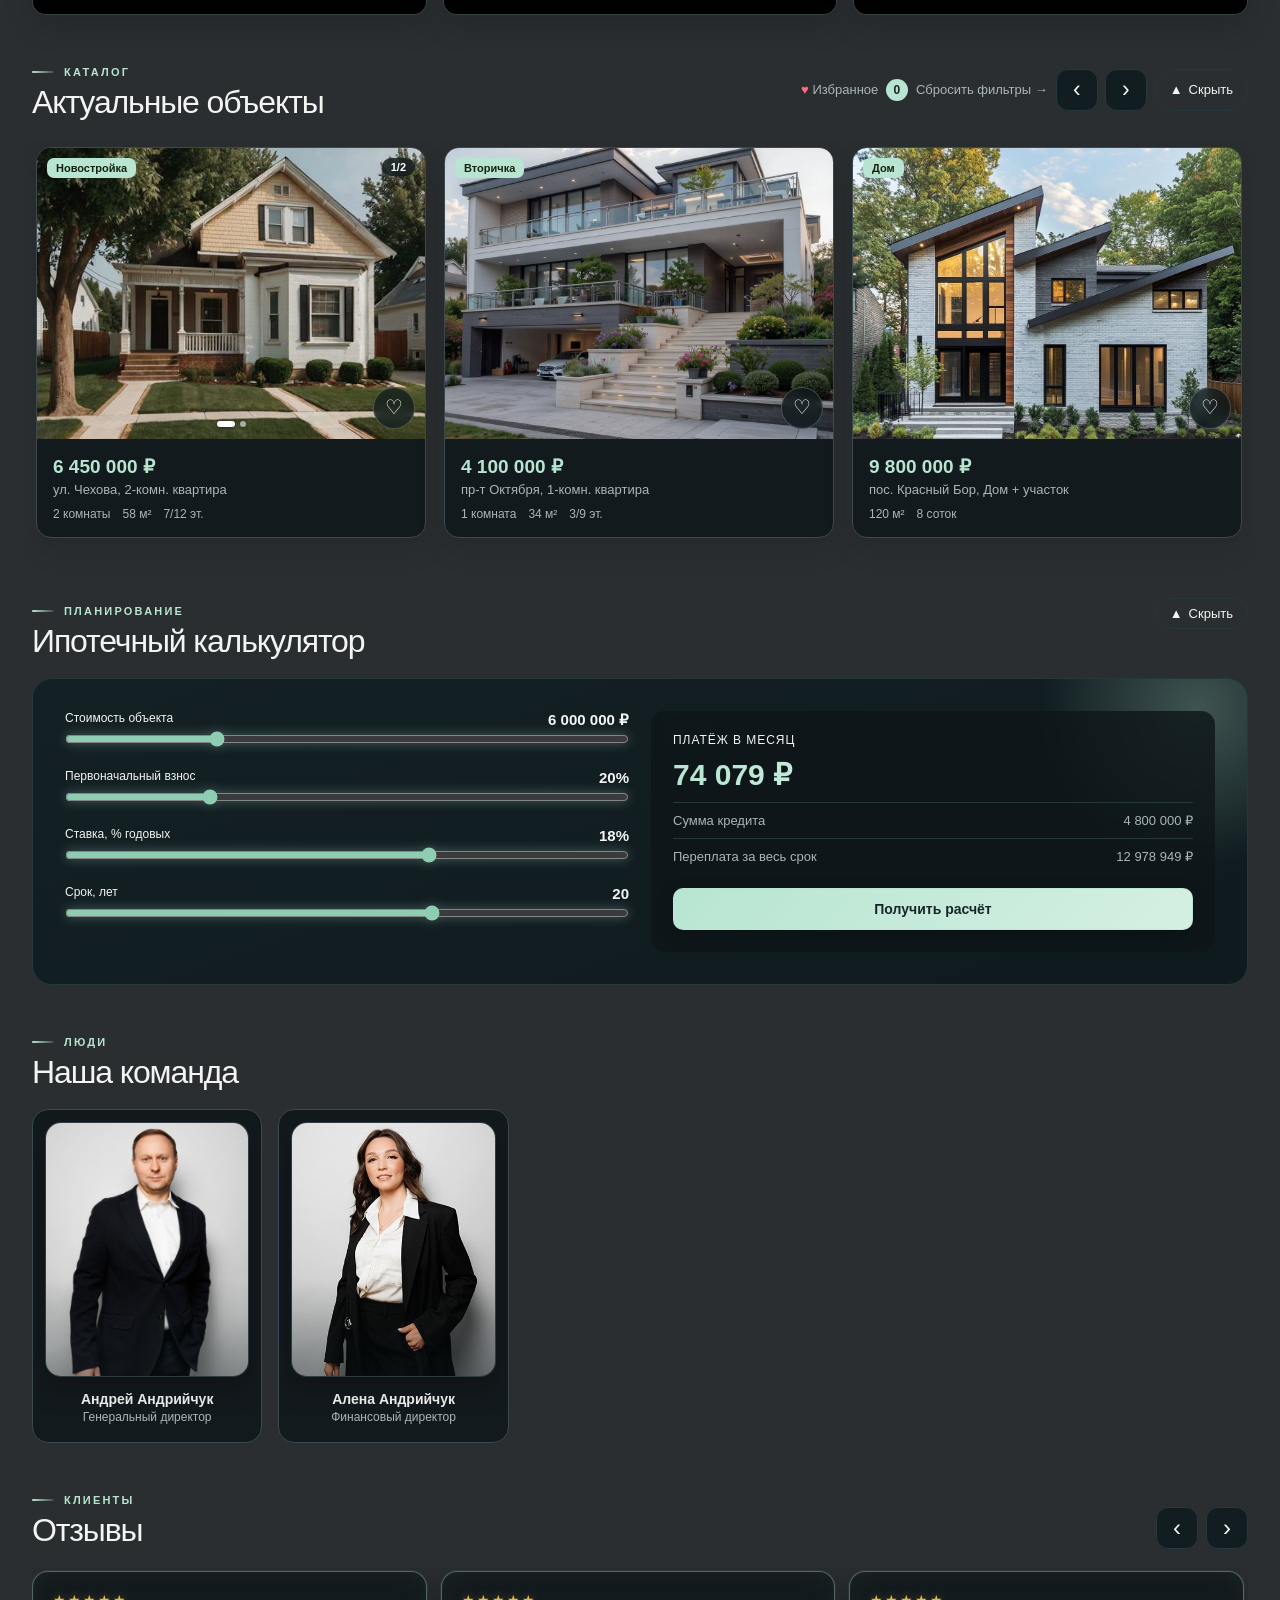
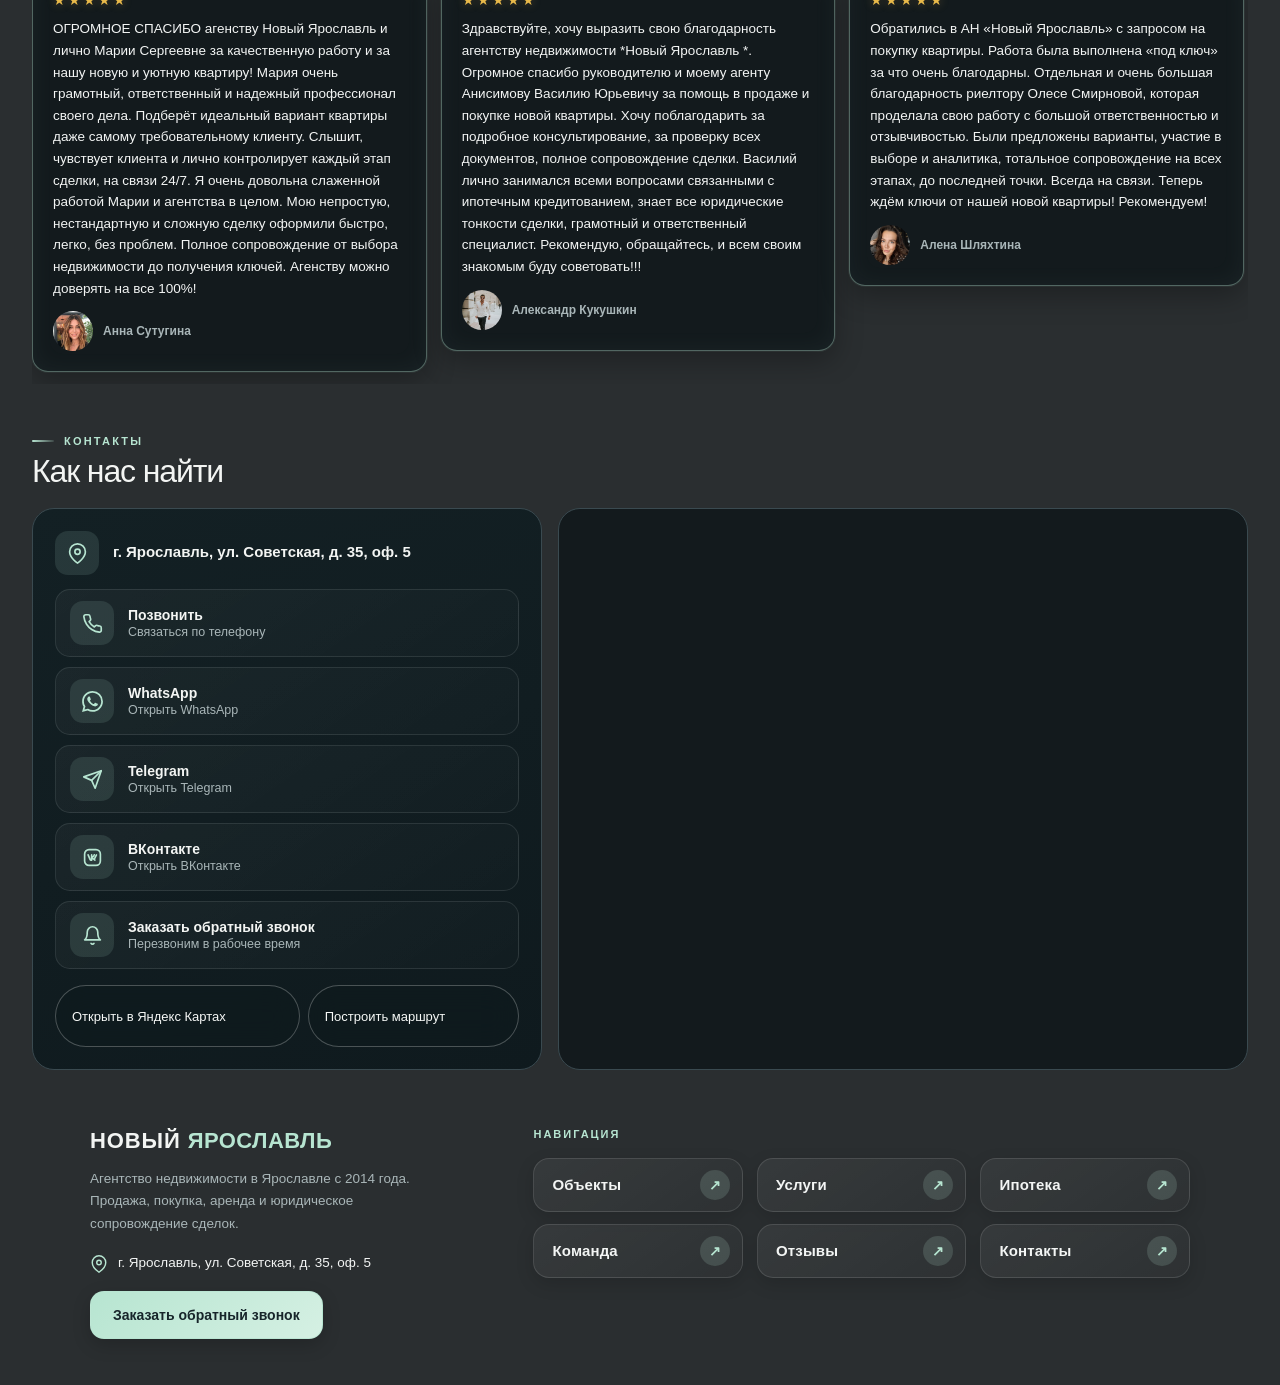
==== commit 5417b1f7: "Add files via upload" ====
--- a/index.html
+++ b/index.html
@@ -2313,6 +2313,13 @@
     color:#17252a !important}
 }
 </style>
+<style id="ny-select-dropdown-fix">
+/* Выпадающие списки (Тип объекта, Район, форма обратного звонка): читаемый текст в раскрытом списке */
+html[data-theme="dark"] select{color-scheme:dark}
+html[data-theme="dark"] select option,html[data-theme="dark"] select optgroup{background-color:#101b1f !important;color:#f3f5f4 !important}
+html[data-theme="light"] select{color-scheme:light}
+html[data-theme="light"] select option,html[data-theme="light"] select optgroup{background-color:#fff !important;color:#202b28 !important}
+</style>
 
 <style id="ny-polish-7">
 /* ===== ny-polish-7 ===== */
